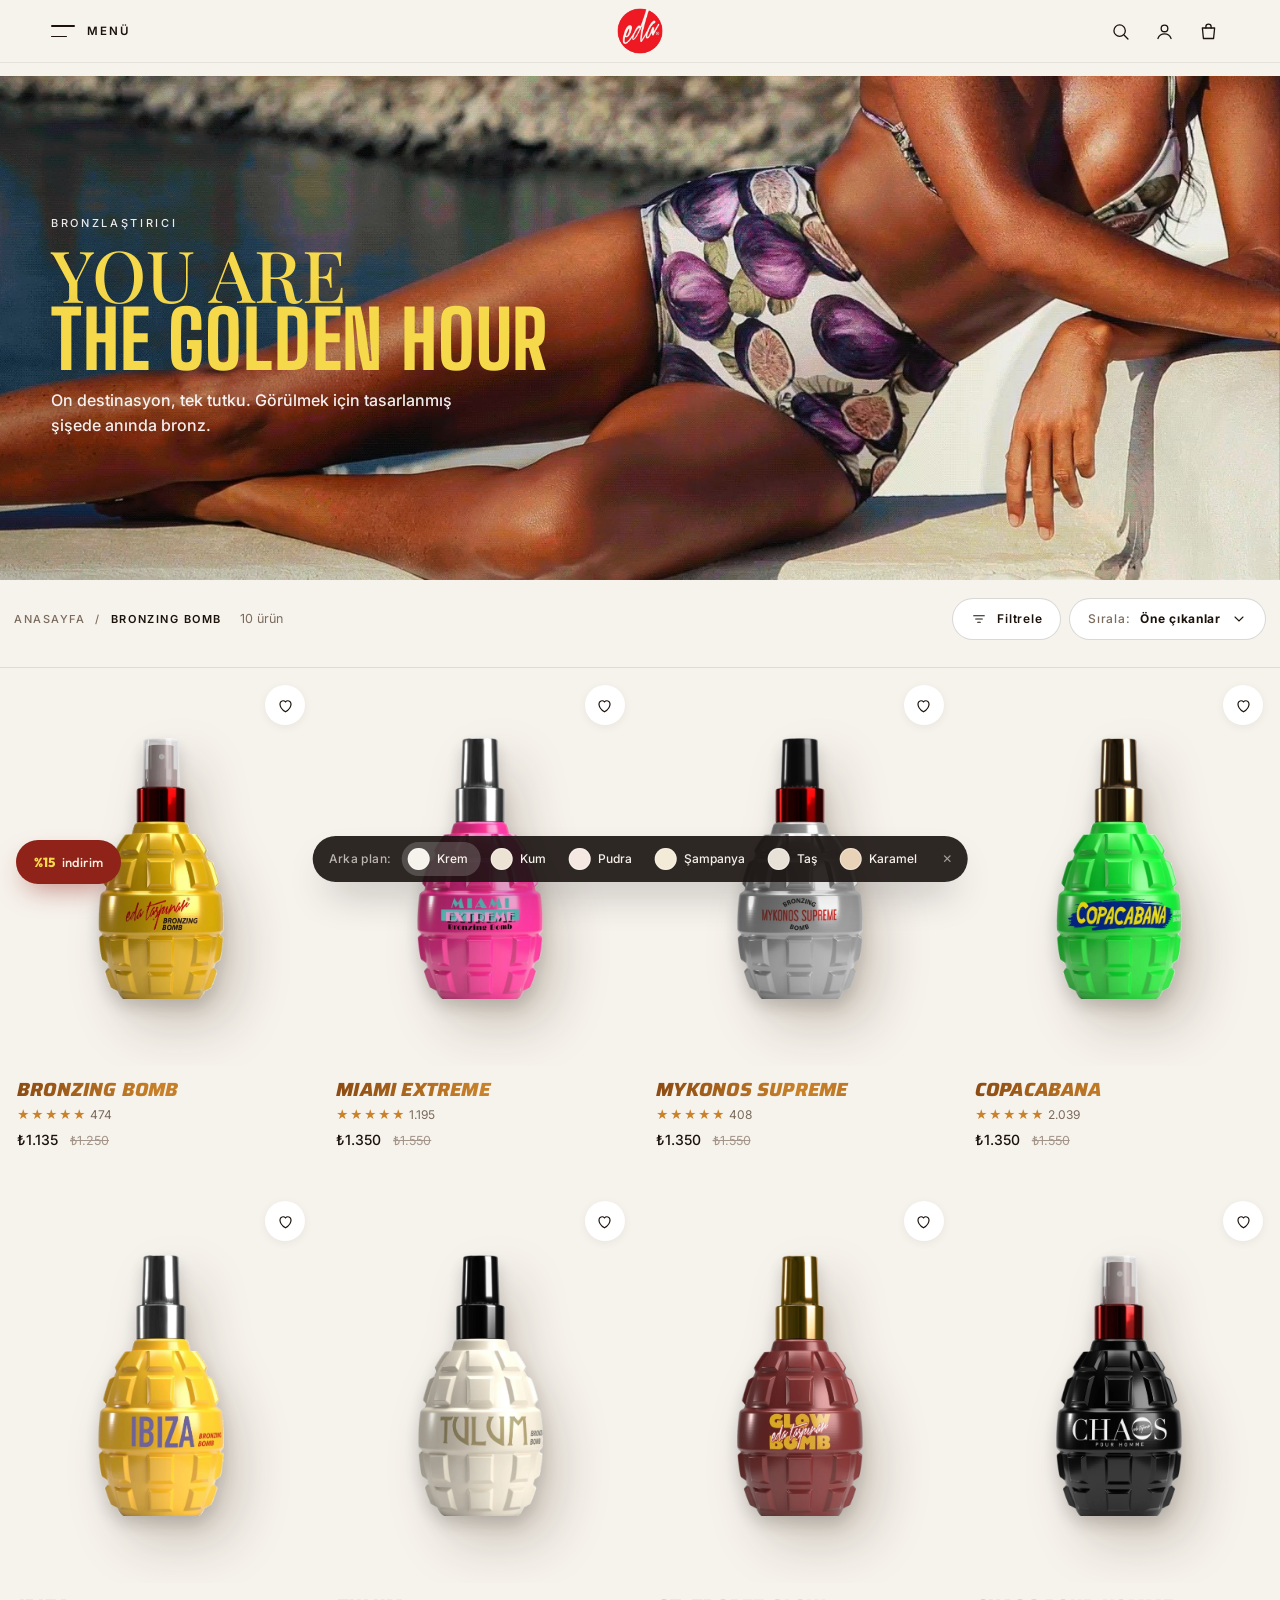
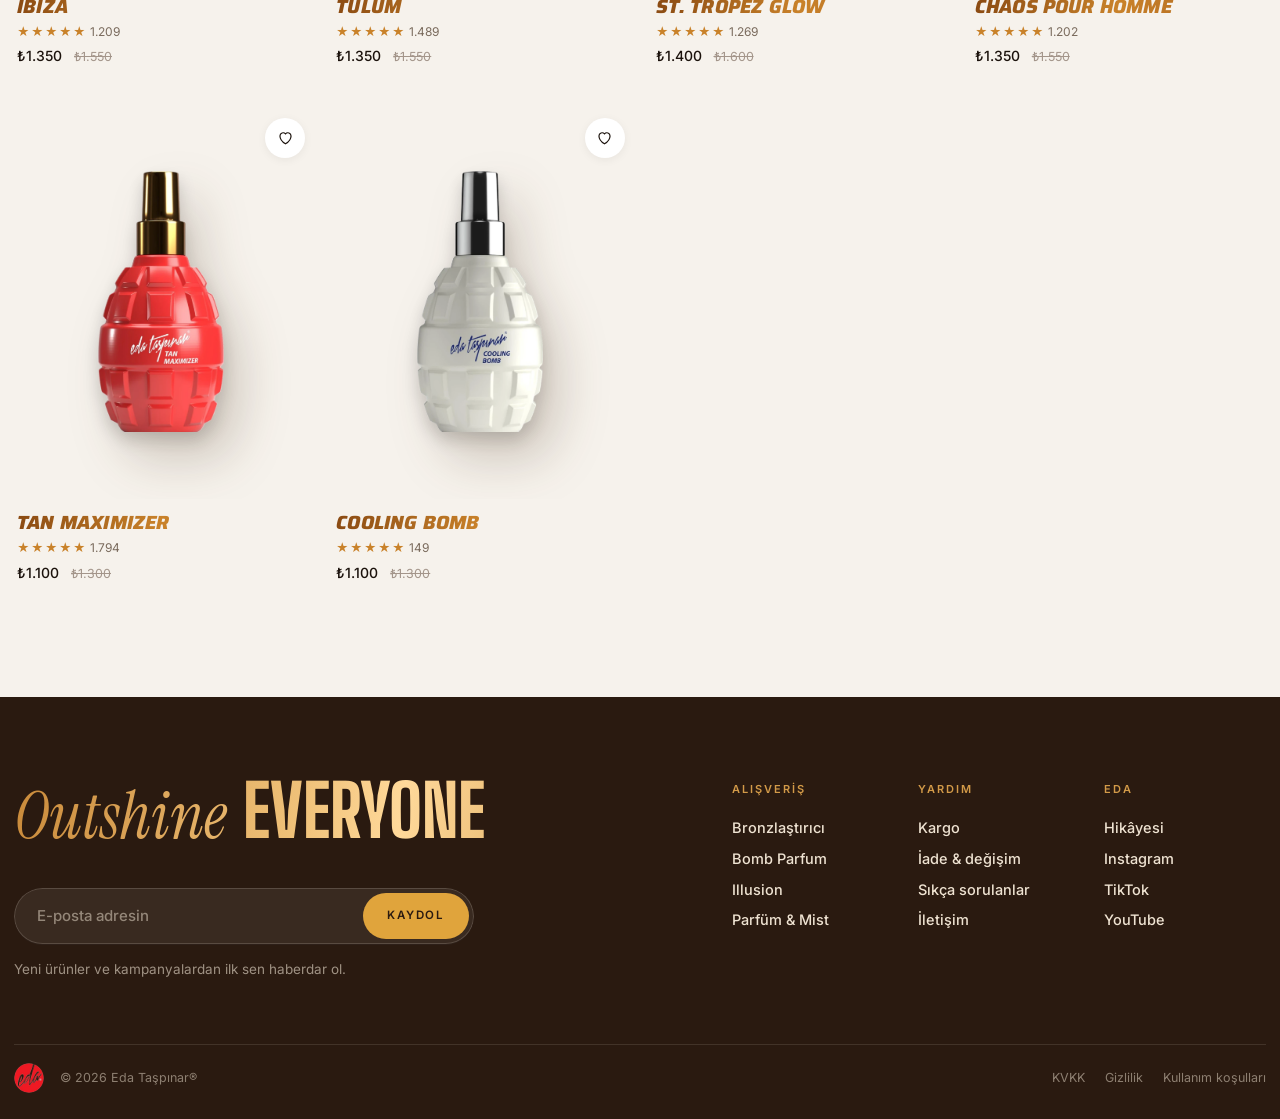
==== site/koleksiyon.html @ ad6927ff "İlk sürüm: Eda Taşpınar e-ticaret prototipi Ana sayfa, koleksiyon, ürün detay (Byredo düzeni), sepet" ====
<!doctype html>
<html lang="tr">
<head>
<meta charset="utf-8">
<meta name="viewport" content="width=device-width, initial-scale=1">
<title>Mağaza — Eda Taşpınar</title>
<meta name="description" content="Eda Taşpınar: bronzlaştırıcı, parfüm ve vücut ışıltısı. Outshine everyone.">
<link rel="preconnect" href="https://fonts.googleapis.com">
<link rel="preconnect" href="https://fonts.gstatic.com" crossorigin>
<link href="https://fonts.googleapis.com/css2?family=Saira+Extra+Condensed:wght@600;700;800&family=Saira:ital,wdth,wght@0,62.5..100,600..800;1,62.5..100,600..800&family=Anton&family=Outfit:wght@400;500;600;700;800&family=Big+Shoulders+Display:wght@800&family=Instrument+Serif:ital@0;1&family=Bodoni+Moda:opsz,wght@6..96,400&family=Playfair+Display:ital,wght@0,500;0,600;1,500&family=Inter:wght@400;500;600&display=swap" rel="stylesheet">
<link rel="stylesheet" href="styles.css?v=105">
<script>(function(){var t=new URLSearchParams(location.search).get("bg");try{t=t||localStorage.getItem("eda-bg");if(new URLSearchParams(location.search).has("palet"))localStorage.removeItem("eda-pal-off")}catch(e){}if(t)document.documentElement.setAttribute("data-bg",t)})();</script>
</head>
<body class="page-inner">

<header class="header" id="header">
  <div class="header__inner">
    <button class="header__burger" id="burger" aria-label="Menüyü aç" aria-expanded="false" aria-controls="mmenu"><i><span></span><span></span></i><b>Menü</b></button>
    <a class="header__logo" href="index.html" aria-label="Eda Taşpınar anasayfa">
      <img src="assets/img/logo-eda.png" alt="">
    </a>
    <div class="header__tools">
      <button aria-label="Ara" class="icon-btn">
        <svg viewBox="0 0 24 24"><circle cx="11" cy="11" r="6.5"/><path d="M16 16l4.5 4.5"/></svg>
      </button>
      <button aria-label="Hesabım" class="icon-btn hide-sm">
        <svg viewBox="0 0 24 24"><circle cx="12" cy="8.5" r="3.8"/><path d="M4.5 20c1.4-3.6 4.2-5.2 7.5-5.2s6.1 1.6 7.5 5.2"/></svg>
      </button>
      <button aria-label="Sepet" class="icon-btn bag-btn" id="bagBtn">
        <svg viewBox="0 0 24 24"><path d="M5 8h14l-1.2 12H6.2z"/><path d="M9 8V6.5a3 3 0 016 0V8"/></svg>
        <span class="bag-count" id="bagCount">0</span>
      </button>
    </div>
  </div>
</header>

<div class="mmenu" id="mmenu" aria-hidden="true"></div>

<main>
  <section class="plp-hero plp-hero--photo" id="plpHero">
    <img class="plp-hero__img" id="plpImg" alt="">
    <div class="plp-hero__copy">
      <p class="chno" id="plpEye"></p>
      <h1 class="glowtype" id="plpTitle"></h1>
      <p class="plp-hero__lede" id="plpLede"></p>
    </div>
  </section>

  <div class="plp-tools" id="plpTools">
    <div class="plp-tools__l">
      <nav class="crumbs" aria-label="Breadcrumb"><a href="index.html">Anasayfa</a><span>/</span><b id="plpCrumb"></b></nav>
      <span class="plp-tools__count" id="plpCount"></span>
    </div>
    <div class="plp-tools__r">
      <button class="tbtn" id="fltBtn" aria-expanded="false"><svg viewBox="0 0 24 24"><path d="M4 7h16M7 12h10M10 17h4"/></svg>Filtrele<i id="fltN"></i></button>
      <div class="dd" id="sortDd">
        <button class="tbtn" id="sortBtn" aria-expanded="false"><span>Sırala:</span> <b id="sortLbl">Öne çıkanlar</b><svg viewBox="0 0 24 24"><path d="M6 9l6 6 6-6"/></svg></button>
        <ul class="dd__menu" role="listbox">
          <li data-v="feat">Öne çıkanlar</li><li data-v="low">Fiyat: artan</li><li data-v="high">Fiyat: azalan</li><li data-v="az">A–Z</li>
        </ul>
      </div>
    </div>
    <div class="flt" id="flt">
      <div class="flt__grp" id="fltType"><p>Tür</p><div class="flt__chips"></div></div>
      <div class="flt__grp" id="fltPrice"><p>Fiyat</p><div class="flt__chips"></div></div>
      <button class="flt__clear" id="fltClear">Temizle</button>
    </div>
  </div>
  <section class="pgrid" id="plpGrid"></section>
  <p class="plp-empty" id="plpEmpty" hidden>Bu filtrelere uygun ürün yok. <button id="fltClear2">Filtreleri temizle</button></p>
</main>

<footer class="ft">
  <div class="ft__in">
    <div class="ft__head">
      <h2 class="ft__t"><em>Outshine</em> everyone</h2>
      <form class="ft__form" onsubmit="event.preventDefault();this.classList.add('is-done')">
        <input type="email" required placeholder="E-posta adresin" aria-label="E-posta">
        <button type="submit">Kaydol</button>
        <span class="ft__thanks">Listedesin. Güneşte görüşürüz.</span>
      </form>
      <p class="ft__text">Yeni ürünler ve kampanyalardan ilk sen haberdar ol.</p>
    </div>
    <nav class="ft__cols">
      <div><h4>Alışveriş</h4><a href="koleksiyon.html?c=bronzing">Bronzlaştırıcı</a><a href="koleksiyon.html?c=parfum">Bomb Parfum</a><a href="koleksiyon.html?c=illusion">Illusion</a><a href="koleksiyon.html?c=fragrance">Parfüm &amp; Mist</a></div>
      <div><h4>Yardım</h4><a href="#">Kargo</a><a href="#">İade &amp; değişim</a><a href="#">Sıkça sorulanlar</a><a href="#">İletişim</a></div>
      <div><h4>Eda</h4><a href="index.html#eda">Hikâyesi</a><a href="#">Instagram</a><a href="#">TikTok</a><a href="#">YouTube</a></div>
    </nav>
  </div>
  <div class="ft__bottom">
    <img src="assets/img/logo-eda.png" alt="Eda Taşpınar">
    <span>© 2026 Eda Taşpınar®</span>
    <span class="ft__legal"><a href="#">KVKK</a><a href="#">Gizlilik</a><a href="#">Kullanım koşulları</a></span>
  </div>
</footer>

<!-- SEPET ÇEKMECESİ -->
<div class="drawer-bg" id="drawerBg"></div>
<aside class="drawer" id="drawer" aria-label="Sepet">
  <div class="drawer__head">
    <h3>Sepetin</h3>
    <button class="icon-btn" id="drawerClose" aria-label="Sepeti kapat"><svg viewBox="0 0 24 24"><path d="M6 6l12 12M18 6L6 18"/></svg></button>
  </div>
  <div class="drawer__ship" id="drawerShip"></div>
  <div class="drawer__items" id="drawerItems"></div>
  <div class="drawer__foot">
    <div class="drawer__total"><span>Ara toplam</span><strong id="drawerTotal">₺0</strong></div>
    <button class="btn btn--dark btn--full">Sepete git ve öde</button>
  </div>
</aside>

<script src="data.js?v=89"></script>
<script src="main.js?v=105"></script>
<script src="shop.js?v=89"></script>
</body>
</html>
---- site/styles.css ----
/* ============ Eda Taşpınar — tokens ============ */
:root{
  --sand:#f3ece2;
  --sand-2:#e9dfd1;
  --cream:#fbf8f3;
  --espresso:#170e09;
  --espresso-2:#24170f;
  --ink:#1b120c;
  --muted:#7a6b5d;
  --signal:#ff3b00;
  --glow:#f3e01b;                     /* "OWN YOUR GLOW" sarısı */
  --gold:#d6a32c;
  --accent:#d6a32c;           /* Bomb Gang seçimine göre değişir */
  --accent-2:#8a5a10;
  --bronze:#6b4a1c;                   /* ara ton: koyu bölümlerdeki sıcak ışık */
  --paper:#efe5d6;                    /* kolaj kağıdı */

  --f-display:"Saira Extra Condensed", "Arial Narrow", sans-serif;
  --f-name:"Saira", "Arial Narrow", sans-serif;
  --f-serif:"Playfair Display", Georgia, serif;
  --f-sans:"Inter", system-ui, sans-serif;

  --pad:clamp(16px, 4vw, 56px);
  --gap:0px;
  --night:#0c0806;                    /* sitenin zemini */                         /* bölümler arası boşluk (Bader'daki çerçeve) */
  --ease:cubic-bezier(.22,.8,.2,1);
  --ease-io:cubic-bezier(.7,0,.2,1);
  --acc-ease:cubic-bezier(.4,0,.2,1);   /* Augustinus Bader akordiyon eğrisi */
  --enter:cubic-bezier(.32,0,.06,.99);
}

*{box-sizing:border-box;margin:0;padding:0}
html{-webkit-text-size-adjust:100%}
body{font-synthesis:none;background:var(--night);color:var(--cream);font:400 15px/1.55 var(--f-sans);-webkit-font-smoothing:antialiased;overflow-x:hidden}
img,video{display:block;max-width:100%}
a{color:inherit;text-decoration:none}
button{font:inherit;color:inherit;background:none;border:0;cursor:pointer}
em{font-family:var(--f-serif);font-style:normal;font-weight:500;letter-spacing:0;text-transform:none}
:focus-visible{outline:2px solid var(--signal);outline-offset:3px}

.eyebrow{font:600 11px/1 var(--f-sans);letter-spacing:.22em;text-transform:uppercase;color:var(--muted);margin-bottom:18px}
.eyebrow--light{color:rgba(255,255,255,.8)}
.h2{font:800 clamp(44px,6.4vw,104px)/.88 var(--f-display);text-transform:uppercase;letter-spacing:-.005em}
.h2 em{font-size:.9em;display:inline-block}
.h2--light{color:var(--cream)}
.link{font-weight:600;font-size:13px;letter-spacing:.06em;border-bottom:1px solid currentColor;padding-bottom:2px}

.btn{display:inline-flex;align-items:center;justify-content:center;gap:10px;height:52px;padding:0 30px;font:600 12px/1 var(--f-sans);letter-spacing:.18em;text-transform:uppercase;border-radius:2px;transition:background .35s var(--ease),color .35s var(--ease),transform .35s var(--ease),border-color .35s}
.btn:active{transform:scale(.97)}
.btn--light{background:var(--cream);color:var(--ink)}
.btn--light:hover{background:var(--signal);color:#fff}
.btn--ghost{border:1px solid rgba(255,255,255,.55);color:#fff}
.btn--ghost:hover{background:rgba(255,255,255,.14);border-color:#fff}
.btn--dark{background:var(--ink);color:var(--cream)}
.btn--dark:hover{background:var(--signal)}
.btn--accent{background:var(--accent);color:var(--ink);transition:background .7s var(--ease),color .7s,transform .35s}
.btn--accent:hover{filter:brightness(1.08)}
.btn--full{width:100%}

.icon-btn{width:40px;height:40px;display:grid;place-items:center;border-radius:50%;transition:background .3s}
.icon-btn:hover{background:rgba(127,127,127,.14)}
.icon-btn svg{width:21px;height:21px;fill:none;stroke:currentColor;stroke-width:1.5;stroke-linecap:round;stroke-linejoin:round}

/* ============ Intro ============ */
.intro{position:fixed;inset:0;z-index:200;background:var(--signal);display:grid;place-items:center;overflow:hidden;
  transition:clip-path 1s var(--ease-io);clip-path:inset(0 0 0 0)}
.intro__rays{position:absolute;inset:-50%;
  background:repeating-conic-gradient(from 0deg, rgba(255,214,140,.55) 0 4deg, transparent 4deg 10deg);
  -webkit-mask:radial-gradient(circle, transparent 0 6%, #000 22%, #000 60%, transparent 72%);
          mask:radial-gradient(circle, transparent 0 6%, #000 22%, #000 60%, transparent 72%);
  transform:scale(.2) rotate(-40deg);opacity:0;animation:raysIn 1.5s var(--ease) .1s forwards}
.intro__logo{position:relative;width:min(150px,32vw);transform:scale(.6);opacity:0;animation:pop .9s var(--ease) .45s forwards;border-radius:50%}
.intro__line{position:absolute;bottom:12vh;left:0;right:0;text-align:center;color:#fff;font:800 clamp(18px,2.2vw,26px)/1 var(--f-display);letter-spacing:.3em;text-transform:uppercase;opacity:0;animation:fade .8s ease .9s forwards}
.intro.is-out{clip-path:inset(0 0 100% 0)}
.intro.is-gone{display:none}
@keyframes raysIn{to{transform:scale(1) rotate(0);opacity:1}}
@keyframes pop{to{transform:scale(1);opacity:1}}
@keyframes fade{to{opacity:1}}

/* ============ Announcement ============ */

/* ============ Header ============ */
.header{position:fixed;top:0;left:0;right:0;z-index:60;color:#fff;transition:top .5s var(--ease),background .5s var(--ease),color .5s var(--ease),box-shadow .5s}
.header__inner{height:76px;padding:0 var(--pad);display:grid;grid-template-columns:1fr auto 1fr;align-items:center;transition:height .5s var(--ease)}
.header__nav{display:flex;gap:30px;font:600 11.5px/1 var(--f-sans);letter-spacing:.16em;text-transform:uppercase}
.header__nav a{position:relative;padding:6px 0}
.header__nav a::after{content:"";position:absolute;left:0;right:0;bottom:0;height:1px;background:currentColor;transform:scaleX(0);transform-origin:right;transition:transform .45s var(--ease)}
.header__nav a:hover::after{transform:scaleX(1);transform-origin:left}
.header__logo{display:flex;align-items:center;justify-self:center}
.header__logo img{width:46px;height:46px;border-radius:50%;transition:width .5s var(--ease),height .5s var(--ease)}
.header__tools{display:flex;gap:4px;justify-self:end}
.header__burger{display:none;width:40px;height:40px;position:relative}
.header__burger span{position:absolute;left:9px;right:9px;height:1.5px;background:currentColor;transition:transform .4s var(--ease)}
.header__burger span:first-child{top:16px}.header__burger span:last-child{top:23px}
.bag-btn{position:relative}
.bag-count{position:absolute;top:4px;right:2px;min-width:17px;height:17px;padding:0 4px;border-radius:9px;background:var(--accent);transition:transform .4s var(--ease),background .8s ease;color:#fff;font:600 10px/17px var(--f-sans);text-align:center;transform:scale(0);transition:transform .4s var(--ease)}
.bag-count.has{transform:scale(1)}
.bag-count.bump{animation:bump .5s var(--ease)}
@keyframes bump{40%{transform:scale(1.5)}}

/* scroll sonrası: sticky, dolu */
.header.is-stuck{top:0;background:rgba(12,8,6,.82);color:var(--cream);box-shadow:0 1px 0 rgba(23,14,9,.08)}
.header.is-stuck .header__inner{height:62px}
.header.is-stuck .header__logo img{width:36px;height:36px}
.header.is-hidden{transform:translateY(-100%)}
.header{transition:top .5s var(--ease),background .5s var(--ease),color .5s var(--ease),box-shadow .5s,transform .5s var(--ease)}

/* ============ Menü (hamburger) — orijinal sitenin 8 kategorisi ============ */
.header .header__burger{display:flex;align-items:center;gap:12px;justify-self:start;width:auto;height:40px;padding:0 6px 0 0;color:inherit;font:600 11.5px/1 var(--f-sans);letter-spacing:.16em;text-transform:uppercase}
.header__burger i,.mm__x i{position:relative;display:block;width:24px;height:12px}
.header .header__burger span,.mm__x span{position:absolute;left:0;right:0;height:1.5px;border-radius:2px;background:currentColor;transition:transform .5s var(--ease),right .5s var(--ease),top .5s var(--ease)}
.header .header__burger span:first-child{top:0}
.header .header__burger span:last-child{top:10.5px;right:8px}
.header .header__burger:hover span:last-child{right:0}
.header .header__burger:hover span:first-child{right:8px}
.header__burger b{font-weight:600;position:relative;top:1px}

.mmenu{position:fixed;inset:0;z-index:95;visibility:hidden;pointer-events:none;color:var(--ink);transition:visibility 0s .8s}
.menu-open .mmenu{visibility:visible;pointer-events:auto;transition:none}
.mm__bg{position:absolute;inset:0;background:rgba(23,14,9,.34);-webkit-backdrop-filter:blur(6px);backdrop-filter:blur(6px);opacity:0;transition:opacity .6s var(--ease)}
.mm__panel{position:absolute;top:0;left:0;bottom:0;width:min(1220px,100%);display:grid;grid-template-rows:auto 1fr auto;background:#fbf8f3;
  transform:translateX(-101%);transition:transform .8s var(--enter);box-shadow:40px 0 90px -40px rgba(23,14,9,.4);overflow:hidden}
.menu-open .mm__bg{opacity:1}
.menu-open .mm__panel{transform:none}
.menu-open .pop-tease{opacity:0;pointer-events:none}

.mm__top{height:76px;padding:0 var(--pad);display:flex;align-items:center;justify-content:space-between;gap:20px}
.mm__x{display:flex;align-items:center;gap:12px;height:40px;font:600 11.5px/1 var(--f-sans);letter-spacing:.16em;text-transform:uppercase}
.mm__x span:first-child{top:5px;transform:rotate(45deg)}
.mm__x span:last-child{top:5px;transform:rotate(-45deg)}
.mm__x:hover i{transform:rotate(90deg)}
.mm__x i{transition:transform .5s var(--ease)}
.mm__srch{display:flex;align-items:center;gap:10px;height:44px;padding:0 22px 0 16px;border-radius:999px;background:#f1ebe2;color:#7a6b5d;font:400 14px/1 var(--f-sans);transition:background .3s}
.mm__srch:hover{background:#ebe2d6;color:var(--ink)}
.mm__sm{display:none}
.mm__srch span{white-space:nowrap;overflow:hidden;text-overflow:ellipsis}
.mm__srch svg{flex:none;width:18px;height:18px;fill:none;stroke:currentColor;stroke-width:1.6;stroke-linecap:round}

.mm__body{display:grid;grid-template-columns:minmax(240px,300px) minmax(220px,260px) minmax(0,1fr);gap:clamp(28px,3.4vw,56px);padding:clamp(16px,3vh,40px) var(--pad) 28px calc(var(--pad) + 36px);min-height:0}
.mm__cats{list-style:none;margin:0;padding:0;align-self:start}
.mm__cats li{opacity:0;transform:translateX(-18px);transition:opacity .4s var(--ease),transform .5s var(--ease)}
.menu-open .mm__cats li{opacity:1;transform:none;transition-delay:calc(.22s + var(--i) * 45ms)}
.mm__cat{position:relative;display:flex;align-items:center;justify-content:space-between;padding:clamp(3px,.7vh,7px) 0;
  font:800 clamp(30px,2.9vw,44px)/1.04 "Big Shoulders Display",Impact,sans-serif;text-transform:uppercase;letter-spacing:.005em;color:var(--ink);--mmc:rgba(27,18,12,.28)}
/* üstüne gelince "Find your glow" bronz-altın rengi soldan dolar, üstünden ışık geçer */
.mm__cat span{position:relative;display:block;padding:.1em .06em .12em 0;margin:-.1em -.06em -.12em 0;color:transparent;
  background:linear-gradient(100deg,#8a4a12 0%,#c9822a 22%,#e0a43c 35%,#a8601a 46%,transparent 54%) 100% 0/200% 100% no-repeat,linear-gradient(var(--mmc),var(--mmc));-webkit-background-clip:text;background-clip:text;
  transition:background-position .9s var(--ease),transform .5s var(--ease),letter-spacing .6s var(--ease)}
.mm__cat span::after{content:attr(data-t);position:absolute;inset:0;padding:inherit;color:transparent;pointer-events:none;opacity:0;transition:opacity .3s;
  background:linear-gradient(100deg,transparent 42%,rgba(255,247,222,.95) 50%,transparent 58%) 100% 0/320% 100% no-repeat;-webkit-background-clip:text;background-clip:text}
@keyframes mmGlint{0%{background-position:100% 0}50%,100%{background-position:0 0}}
@keyframes mmSpin{to{rotate:360deg}}
.mm__cat::before{content:"";position:absolute;left:-30px;top:50%;width:16px;height:16px;margin-top:-8px;border-radius:50%;
  background:radial-gradient(circle,#e0a43c 0 30%,transparent 32%),repeating-conic-gradient(#c9822a 0 12deg,transparent 12deg 30deg);
  -webkit-mask:radial-gradient(circle,#000 40%,transparent 72%);mask:radial-gradient(circle,#000 40%,transparent 72%);transform:scale(0) rotate(-90deg);transition:transform .5s var(--ease)}
.mm__cat.is-hot{color:#b3261e;--mmc:rgba(179,38,30,.42)}
@media (min-width:901px){
  .mm__cat.is-on::before{transform:none;animation:mmSpin 10s linear infinite}
  .mm__cat.is-on span{background-position:0 0,0 0;transform:translateX(6px);letter-spacing:.022em}
  .mm__cat.is-on span::after{opacity:1;animation:mmGlint 3s var(--ease) .6s infinite}
}
@media (prefers-reduced-motion:reduce){.mm__cat span::after,.mm__cat::before{animation:none!important}}
.mm__plus{display:none;width:20px;height:20px;fill:none;stroke:currentColor;stroke-width:1.5;transition:transform .4s var(--ease)}
.mm__in{display:none}

.mm__subs{display:flex;flex-direction:column;align-self:start;padding-top:10px}
.mm__subs > a,.mm__in a:not(.mm__pk){display:flex;align-items:center;gap:8px;padding:9px 0;font:500 17px/1.25 "Outfit",var(--f-sans);color:#3a2a1e;transition:color .25s,transform .35s var(--ease)}
.mm__subs > a:hover{color:#a8601a;transform:translateX(4px)}
.mm__subs > a{animation:mmIn .5s var(--ease) both;animation-delay:calc(var(--i) * 30ms)}
.mm__all{font-weight:600!important;color:#a8601a!important;margin-bottom:6px}
.mm__all svg,.mm__go svg{width:16px;height:16px;fill:none;stroke:currentColor;stroke-width:1.6;stroke-linecap:round;stroke-linejoin:round;transition:transform .3s var(--ease)}
.mm__all:hover svg{transform:translateX(4px)}
@keyframes mmIn{from{opacity:0;transform:translateY(10px)}}
.mm__h{margin:30px 0 12px;font:600 11px/1 var(--f-sans);letter-spacing:.18em;text-transform:uppercase;color:#9a8b7d;animation:mmIn .5s var(--ease) both;animation-delay:.12s}
.mm__pks{display:flex;flex-direction:column;gap:8px}
.mm__pk{display:flex;align-items:center;gap:14px;padding:6px 14px 6px 6px;border-radius:14px;background:#f3ede4;transition:background .3s,transform .35s var(--ease);animation:mmIn .5s var(--ease) both;animation-delay:calc(.14s + var(--i) * 40ms)}
.mm__pk:hover{background:#efe5d6;transform:translateX(4px)}
.mm__pk img{width:52px;height:52px;object-fit:contain;border-radius:10px;background:radial-gradient(circle at 50% 60%,color-mix(in oklab,var(--c) 22%,#fff),#fff 70%)}
.mm__pk span{display:flex;flex-direction:column;gap:5px;min-width:0}
.mm__pk b{font:600 15px/1.1 "Outfit",var(--f-sans);color:var(--ink)}
.mm__pk i{font:500 13.5px/1 "Outfit",var(--f-sans);font-style:normal;color:#3a2a1e;display:flex;gap:8px}
.mm__pk del{color:#a3958a;font-weight:400}

.mm__vis{position:relative;display:block;align-self:stretch;min-height:0;max-height:calc(100vh - 210px);border-radius:16px;overflow:hidden;background:#e9dfd1;isolation:isolate}
.mm__vis img{position:absolute;inset:0;width:100%;height:100%;object-fit:cover;opacity:0;transform:scale(1.06);transition:opacity .7s var(--ease),transform 1.4s var(--ease)}
.mm__vis img.is-on{opacity:1;transform:none}
.mm__vis:hover img.is-on{transform:scale(1.03)}
.mm__vis::after{content:"";position:absolute;inset:0;background:linear-gradient(to top,rgba(23,14,9,.62),rgba(23,14,9,.08) 46%,transparent 70%);z-index:1}
.mm__cap{position:absolute;left:0;right:0;bottom:0;z-index:2;display:flex;flex-direction:column;align-items:flex-start;gap:20px;padding:clamp(20px,2.4vw,32px);color:#fff}
.mm__motto{font:800 clamp(34px,3.3vw,52px)/.9 "Big Shoulders Display",Impact,sans-serif;text-transform:uppercase}
.mm__motto em{display:block;font:italic 400 .92em/1 "Instrument Serif",Georgia,serif;text-transform:none;letter-spacing:0;margin-bottom:2px}
.mm__vis.swap .mm__motto{animation:mmIn .6s var(--ease) both}
.mm__go{flex:none;display:flex;align-items:center;gap:8px;height:44px;padding:0 20px;border-radius:999px;background:#fbf8f3;color:var(--ink);font:600 12px/1 var(--f-sans);letter-spacing:.14em;text-transform:uppercase;transition:background .3s}
.mm__vis:hover .mm__go{background:#fff}
.mm__vis:hover .mm__go svg{transform:translateX(4px)}

.mm__foot{display:flex;justify-content:space-between;align-items:center;gap:20px;padding:18px var(--pad) 22px calc(var(--pad) + 36px);border-top:1px solid rgba(27,18,12,.08)}
.mm__foot nav{display:flex;flex-wrap:wrap;gap:6px 26px}
.mm__foot a{font:500 13px/1 var(--f-sans);color:#7a6b5d;transition:color .25s}
.mm__foot a:hover{color:var(--ink)}

@media (max-width:1100px){.mm__body{grid-template-columns:minmax(240px,300px) 1fr}.mm__vis{display:none}.mm__subs{max-width:380px}}
@media (max-width:900px){
  .mm__panel{width:100%}
  .mm__top{height:64px;padding:0 16px}
  .mm__srch{flex:1;min-width:0;justify-content:flex-start;font-size:13.5px;height:42px}
  .mm__lg{display:none}.mm__sm{display:inline}
  .mm__body{display:block;overflow-y:auto;padding:4px 16px 24px;-webkit-overflow-scrolling:touch}
  .mm__subs{display:none}
  .mm__cats li{border-bottom:1px solid rgba(27,18,12,.08)}
  .mm__cat{padding:14px 0;font-size:30px;--mmc:var(--ink)}
  .mm__cat.is-hot{--mmc:#b3261e}
  .mm__cats li.is-open > .mm__cat span{background-position:0 0,0 0}
  .mm__cats li.is-open > .mm__cat span::after{opacity:1;animation:mmGlint 3s var(--ease) .6s infinite}
  .mm__cat::before{display:none}
  .mm__cat.is-on span{transform:none}
  .mm__plus{display:block}
  .mm__cats li.is-open .mm__plus{transform:rotate(45deg)}
  .mm__in{display:grid;grid-template-rows:0fr;transition:grid-template-rows .5s var(--acc-ease)}
  .mm__in > div{overflow:hidden;min-height:0}
  .mm__cats li.is-open .mm__in{grid-template-rows:1fr}
  .mm__in > div{padding:0 0 0 2px}
  .mm__cats li.is-open .mm__in > div{padding-bottom:18px}
  .mm__in a:not(.mm__pk){padding:9px 0;font-size:16px}
  .mm__in .mm__h{margin-top:16px;animation:none}
  .mm__in .mm__pk{animation:none}
  .mm__foot{flex-direction:column;align-items:flex-start;padding:16px 16px 22px}
  .mm__foot nav{gap:6px 20px}
}
@media (max-width:760px){.header__burger b{display:none}}

/* ============ Hero ============ */
.hero{position:relative;height:100svh;min-height:600px;overflow:hidden;background:var(--espresso);color:#fff}
.hero__video{position:absolute;inset:0;width:100%;height:100%;object-fit:cover;transform:scale(1.06);animation:heroIn 2.4s var(--ease) forwards}
@keyframes heroIn{to{transform:scale(1)}}
.hero__shade::after{content:"";position:absolute;inset:0;background:#b8742e;mix-blend-mode:soft-light;opacity:.45}
.hero__shade{position:absolute;inset:0;background:linear-gradient(180deg,rgba(0,0,0,.38) 0%,rgba(0,0,0,0) 22%,rgba(0,0,0,0) 38%,rgba(23,14,9,.88) 100%),linear-gradient(90deg,rgba(23,14,9,.55),rgba(23,14,9,0) 55%)}
.hero__content{position:absolute;left:var(--pad);right:var(--pad);bottom:clamp(40px,8vh,90px)}
.hero__title{display:flex;flex-direction:column;line-height:.82;margin-bottom:34px}
.hero__word{font:800 clamp(72px,10.5vw,176px)/.8 var(--f-display);text-transform:uppercase;letter-spacing:-.01em}
.hero__serif{font-size:clamp(52px,6.6vw,112px);line-height:.9;margin-left:clamp(30px,8vw,150px);color:#ffd9a3}
.hero__ctas{display:flex;gap:12px;flex-wrap:wrap}
.hero__pause{position:absolute;right:var(--pad);bottom:clamp(40px,8vh,90px);width:44px;height:44px;border-radius:50%;border:1px solid rgba(255,255,255,.5);display:grid;place-items:center;color:#fff}
.hero__pause svg{width:16px;height:16px;stroke:currentColor;stroke-width:2;fill:none}
.hero__pause.is-paused svg path{d:path("M8 5l11 7-11 7z")}

/* hero giriş animasyonu (intro sonrası) */
.reveal-up{opacity:0;transform:translateY(40px)}
.is-ready .reveal-up{opacity:1;transform:none;transition:opacity 1.1s var(--ease),transform 1.1s var(--ease)}
.is-ready .reveal-up:nth-child(2){transition-delay:.12s}
.is-ready .reveal-up:nth-child(3){transition-delay:.24s}

/* ============ Bölüm sistemi: her kategori bir motto taşır ============ */
.chno{font:600 11px/1 var(--f-sans);letter-spacing:.24em;text-transform:uppercase;opacity:.75;margin-bottom:12px}

/* akordiyon kartında bölümün mottosu */
.acc__motto{position:absolute;z-index:2;left:0;right:0;top:calc(50% + 26px);text-align:center;pointer-events:none;color:#fff;font:italic clamp(18px,1.6vw,24px)/1.1 var(--f-serif);
  opacity:0;transform:translateY(8px);transition:opacity .7s var(--acc-ease),transform .7s var(--acc-ease);text-shadow:0 1px 16px rgba(0,0,0,.3)}
.acc__card.is-active .acc__motto{opacity:1;transform:none;transition-delay:.25s}

/* ============ "OWN YOUR GLOW" başlık stili ============ */
.glowtype{display:flex;flex-direction:column;align-items:inherit;color:var(--glow);line-height:.86;text-transform:uppercase}
.glowtype span{font:500 clamp(44px,5.4vw,92px)/.95 var(--f-serif);letter-spacing:-.01em}
.glowtype b{font:800 clamp(52px,6.6vw,112px)/.9 var(--f-display);letter-spacing:.005em}
.glowtype--sm span{font-size:clamp(30px,2.8vw,46px)}
.glowtype--sm b{font-size:clamp(34px,3.3vw,56px)}

/* ============ Discover bölümleri ============ */
.dsc{position:relative;margin:var(--gap) var(--gap) 0;overflow:hidden;background:var(--espresso);color:var(--cream)}
.dsc__img{width:100%;height:100%;object-fit:cover;display:block}
.dsc__link,.dsc__cta{display:inline-flex;align-items:center;gap:14px;font:600 12px/1 var(--f-sans);letter-spacing:.16em;text-transform:uppercase}
.dsc__link span,.dsc__cta span{transition:transform .3s var(--ease)}
.dsc__link:hover span,.dsc__cta:hover span{transform:translateX(5px)}

/* 1 · tam ekran, sol alt (Sol de Janeiro) */
.dsc--full{aspect-ratio:12/5;min-height:460px;max-height:90vh}
.dsc--full .dsc__img{position:absolute;inset:0;object-position:62% 50%}
.dsc--full::after{content:"";position:absolute;inset:0;background:linear-gradient(180deg,rgba(23,14,9,0) 40%,rgba(23,14,9,.7) 100%),linear-gradient(90deg,rgba(23,14,9,.35),rgba(23,14,9,0) 50%)}
.dsc--full .dsc__copy{position:absolute;z-index:1;left:clamp(20px,3vw,48px);bottom:clamp(24px,4vw,52px);align-items:flex-start;display:flex;flex-direction:column}
.dsc__sub{margin-top:14px;font-size:16px;color:rgba(251,248,243,.9)}
.dsc--full .dsc__link{margin-top:22px;color:var(--glow);border-bottom:1px solid var(--glow);padding-bottom:5px}

/* 2 · görseller + ürün (Isle of Paradise) */
.dsc--product{display:grid;grid-template-columns:1.1fr 1fr;min-height:clamp(560px,86vh,820px);background:var(--night);color:var(--cream)}
.dsc__pair{display:grid;grid-template-columns:1fr 1fr;margin:0}
.dsc__pair div{position:relative;overflow:hidden}
.dsc__pair img{position:absolute;inset:0;width:100%;height:100%;object-fit:cover}
.dsc__pair span{position:absolute;top:24px;left:0;right:0;text-align:center;color:#fff;font:800 22px/1 var(--f-display);letter-spacing:.08em;text-transform:uppercase;text-shadow:0 1px 14px rgba(0,0,0,.3)}
.dsc__shop{position:relative;display:flex;flex-direction:column;align-items:center;justify-content:center;text-align:center;padding:48px 24px;background:radial-gradient(60% 50% at 50% 55%,rgba(243,224,27,.10),transparent 70%),var(--night);color:var(--cream)}
.dsc__bottle{height:clamp(240px,34vh,340px);width:auto;margin:30px 0 22px;filter:drop-shadow(16px 24px 24px rgba(0,0,0,.45));transition:opacity .3s ease}
.dsc__name{font:800 30px/1 var(--f-display);text-transform:uppercase;letter-spacing:.03em}
.dsc__meta{margin-top:8px;color:rgba(251,248,243,.65);font-size:13.5px}
.dsc__btn{margin-top:24px;height:50px;padding:0 34px;display:inline-flex;align-items:center;border-radius:999px;background:var(--glow);color:var(--ink);font:600 12px/1 var(--f-sans);letter-spacing:.16em;text-transform:uppercase;transition:transform .3s var(--ease)}
.dsc__btn:hover{transform:translateY(-2px)}
.dsc__dots{display:flex;gap:12px;margin-top:30px}
.dsc__dots button{width:9px;height:9px;border-radius:50%;background:rgba(251,248,243,.3);transition:background .3s,transform .3s}
.dsc__dots button[aria-selected="true"]{background:var(--glow);transform:scale(1.2)}

/* 3 · yarı görsel, yarı metin */
.dsc--split{display:grid;grid-template-columns:1fr 1fr;min-height:clamp(520px,76vh,720px)}
.dsc__text{display:flex;flex-direction:column;align-items:center;justify-content:center;text-align:center;padding:clamp(40px,6vw,96px)}
.dsc__text p{margin-top:24px;max-width:440px;font-size:16px;color:rgba(251,248,243,.78)}
.dsc__cta{margin-top:32px;height:54px;padding:0 26px;gap:40px;background:var(--glow);color:var(--ink);border-radius:2px}

/* ============ Footer ============ */
.footer{margin:0;background:var(--night);border-top:1px solid rgba(251,248,243,.08);color:var(--sand);padding:clamp(70px,8vw,120px) var(--pad) 30px;overflow:hidden}
.footer__top{display:grid;grid-template-columns:1.2fr 1fr;gap:60px}
.footer__big{font:800 clamp(48px,6vw,96px)/.9 var(--f-display);text-transform:uppercase}
.footer__big em{color:var(--signal)}
.footer__form{position:relative;display:flex;max-width:440px;margin-top:36px;border-bottom:1px solid rgba(243,236,226,.35)}
.footer__form input{flex:1;background:none;border:0;color:var(--cream);font:400 16px var(--f-sans);padding:14px 0;outline:none}
.footer__form input::placeholder{color:rgba(243,236,226,.45)}
.footer__form button{font-size:22px;padding:0 6px;transition:transform .3s}
.footer__form button:hover{transform:translateX(4px)}
.footer__thanks{position:absolute;top:100%;margin-top:10px;font:500 16px var(--f-serif);color:var(--glow);opacity:0;transition:opacity .4s}
.footer__form.is-done .footer__thanks{opacity:1}
.footer__cols{display:grid;grid-template-columns:repeat(3,1fr);gap:24px}
.footer__cols h4{font:600 11px/1 var(--f-sans);letter-spacing:.2em;text-transform:uppercase;color:rgba(243,236,226,.5);margin-bottom:18px}
.footer__cols a{display:block;padding:5px 0;font-size:14px;transition:color .3s}
.footer__cols a:hover{color:var(--signal)}
.footer__mark{font:800 clamp(40px,11.2vw,210px)/.8 var(--f-display);text-transform:uppercase;white-space:nowrap;margin:clamp(60px,8vw,110px) 0 30px;color:transparent;-webkit-text-stroke:1px rgba(243,236,226,.28);letter-spacing:-.01em}
.footer__bottom{display:flex;justify-content:space-between;font-size:12px;color:rgba(243,236,226,.5);gap:20px;flex-wrap:wrap}

/* ============ Sinematik katman: gren, bölüm geçişleri, açılan görseller ============ */
/* bölümler birbirine kenardan değil, gölgeyle erir */
.gang,.dsc,.meet{isolation:isolate}
.gang::after,.dsc--full::before{content:"";position:absolute;inset:0;z-index:4;pointer-events:none;
  box-shadow:inset 0 70px 80px -40px var(--night),inset 0 -70px 80px -40px var(--night)}
/* ekrana girerken görsel ortadan açılır */
.reveal{clip-path:inset(14% 10% 14% 10% round 28px);transform:scale(1.08);transition:clip-path 1.4s var(--enter),transform 1.8s var(--enter)}
.reveal.is-in{clip-path:inset(0 0 0 0 round 0);transform:none}
.meet__idx,.chno{font:500 11px/1 var(--f-sans);letter-spacing:.24em;text-transform:uppercase}
.dsc__shop .meet__idx{color:rgba(251,248,243,.5);margin-bottom:20px}

/* ============ Meet Eda ============ */
.meet{position:relative;display:grid;grid-template-columns:1fr 1fr;min-height:clamp(600px,92vh,880px);background:var(--night);overflow:hidden}
.meet__img{position:relative;overflow:hidden}
.meet__img img{position:absolute;inset:0;width:100%;height:100%;object-fit:cover;object-position:50% 20%;filter:saturate(.9) contrast(1.05)}
.meet__img::after{content:"";position:absolute;inset:0;background:linear-gradient(90deg,transparent 60%,var(--night))}
.meet__copy{display:flex;flex-direction:column;align-items:flex-start;justify-content:center;padding:clamp(48px,7vw,120px)}
.meet__copy .meet__idx{color:rgba(251,248,243,.5);margin-bottom:26px}
.meet__lede{margin-top:28px;max-width:430px;font-size:16.5px;line-height:1.65;color:rgba(251,248,243,.72)}
.meet__sign{width:84px;height:84px;margin-top:34px;border-radius:50%;opacity:.95}
.meet__link{margin-top:30px;display:inline-flex;gap:16px;align-items:center;color:var(--glow);font:600 12px/1 var(--f-sans);letter-spacing:.18em;text-transform:uppercase;border-bottom:1px solid var(--glow);padding-bottom:6px}
.meet__link span{transition:transform .3s var(--ease)}.meet__link:hover span{transform:translateX(5px)}
@media (prefers-reduced-motion:reduce){.reveal{clip-path:none;transform:none}}

/* ============ Drawer ============ */
.drawer-bg{position:fixed;inset:0;z-index:90;background:rgba(23,14,9,.4);opacity:0;visibility:hidden;transition:all .5s var(--ease)}
.drawer{position:fixed;top:0;right:0;bottom:0;z-index:91;width:min(440px,100%);background:var(--cream);display:flex;flex-direction:column;transform:translateX(100%);transition:transform .7s var(--ease-io)}
.bag-open .drawer{transform:none}
.bag-open .drawer-bg{opacity:1;visibility:visible}
.drawer__head{display:flex;justify-content:space-between;align-items:center;padding:20px 24px;border-bottom:1px solid rgba(23,14,9,.1)}
.drawer__head h3{font:800 26px/1 var(--f-display);text-transform:uppercase;letter-spacing:.03em}
.drawer__ship{padding:16px 24px;font-size:12.5px;color:var(--muted)}
.drawer__ship i{display:block;height:3px;background:var(--sand-2);border-radius:3px;margin-top:10px;overflow:hidden}
.drawer__ship i b{display:block;height:100%;background:var(--signal);transition:width .8s var(--ease)}
.drawer__items{flex:1;overflow-y:auto;padding:0 24px}
.ditem{display:grid;grid-template-columns:72px 1fr auto;gap:16px;align-items:center;padding:16px 0;border-bottom:1px solid rgba(23,14,9,.08);animation:fadeIn .5s var(--ease)}
@keyframes fadeIn{from{opacity:0;transform:translateX(20px)}}
.ditem__img{height:88px;border-radius:3px;display:grid;place-items:center}
.ditem__img img{height:76px}
.ditem b{font:800 18px/1 var(--f-display);text-transform:uppercase;letter-spacing:.03em}
.ditem small{display:block;color:var(--muted);font-size:12px;margin-top:4px}
.ditem__qty{display:flex;align-items:center;gap:10px;margin-top:10px;font-size:13px}
.ditem__qty button{width:24px;height:24px;border-radius:50%;border:1px solid rgba(23,14,9,.2);line-height:1}
.drawer__empty{padding:60px 0;text-align:center;color:var(--muted);font:italic 22px var(--f-serif)}
.drawer__foot{padding:20px 24px 24px;border-top:1px solid rgba(23,14,9,.1)}
.drawer__total{display:flex;justify-content:space-between;margin-bottom:16px;font-size:14px}

/* key visual dili: ürün rengi ışınlar + şişenin arkasında dev beyaz isim */
@property --r1{syntax:'<color>';inherits:true;initial-value:#ff3a12}
@property --r2{syntax:'<color>';inherits:true;initial-value:#d9a35a}
.gang.is-swap .gang__track{position:relative;z-index:1}
.gang__head,.gang__info{text-shadow:0 1px 18px rgba(0,0,0,.18)}
.gang__info .gang__add{background:var(--g-fg,#fff);color:var(--r2);border-color:var(--g-fg,#fff);text-shadow:none}
.gang__info .gang__add:hover{background:transparent;color:var(--g-fg,#fff)}
.gang__arrow{color:var(--g-fg,#fff)}

/* ============ Collections accordion (Augustinus Bader yapısı) ============ */
.acc{position:relative;z-index:5;height:90vh;max-height:855px;min-height:560px;padding:var(--gap);background:var(--night);view-timeline-name:--acc;view-timeline-axis:block}
.acc__row{display:flex;gap:2px;height:100%;--open:min(815px,calc(56.6vw - 18px))}
.acc__card{position:relative;flex:1 1 0;min-width:0;max-width:var(--open);overflow:hidden;cursor:pointer;background:#1e1e1e;
  transition:flex-grow .7s var(--acc-ease),max-width .7s var(--acc-ease)}
/* kaydırmaya bağlı giriş: kartlar %30 aşağıdan merdiven gibi sırayla çıkar; bölüm hero'nun üstüne 15vh biner */
@keyframes acc-rise{to{margin-top:-15vh}}
@keyframes acc-card-in{from{translate:0 30%}to{translate:0 0}}
@keyframes acc-card-in-m{from{translate:-25% 0}to{translate:0 0}}
@supports (animation-timeline:view()){
  @media (prefers-reduced-motion:no-preference){
    .acc{animation:acc-rise linear both;animation-timeline:view();animation-range:cover 20vh contain 0%}
    .acc__card{animation:acc-card-in 1s var(--enter) both;animation-timeline:--acc}
    .acc__card:nth-child(1){animation-range:entry 20% entry 100%}
    .acc__card:nth-child(2){animation-range:entry 30% entry 110%}
    .acc__card:nth-child(3){animation-range:entry 40% entry 120%}
    .acc__card:nth-child(4){animation-range:entry 50% entry 130%}
  }
}
.acc__card.is-active{flex-grow:5}
.acc__img{position:absolute;inset:0;width:100%;height:100%;object-fit:cover;object-position:50% 50%;
  filter:grayscale(1);transition:filter .7s var(--acc-ease)}
.acc__card.is-active .acc__img{filter:grayscale(0)}
.acc__card::after{content:"";position:absolute;inset:0;background:linear-gradient(180deg,rgba(0,0,0,.06),rgba(0,0,0,0) 45%,rgba(0,0,0,.22));pointer-events:none}
.acc__label{position:absolute;inset:0;z-index:2;display:flex;align-items:center;justify-content:center;padding:24px;pointer-events:none;
  color:#fff;font:800 clamp(22px,1.9vw,30px)/1.1 var(--f-display);letter-spacing:.06em;text-transform:uppercase;text-align:center;text-shadow:0 1px 18px rgba(0,0,0,.18)}
.acc__tray{position:absolute;z-index:3;left:16px;right:16px;bottom:16px;display:flex;flex-direction:column;align-items:flex-end}
.acc__all{opacity:0;max-height:0;overflow:hidden;margin-bottom:0;padding:0 14px;display:flex;align-items:center;border-radius:2px;
  background:rgba(255,255,255,.1);-webkit-backdrop-filter:blur(10px);backdrop-filter:blur(10px);color:#fff;
  font:500 10.5px/1 var(--f-sans);letter-spacing:.16em;text-transform:uppercase;white-space:nowrap;
  transition:opacity .7s var(--acc-ease),max-height .7s var(--acc-ease),margin .7s var(--acc-ease),background .3s}
.acc__card.is-active .acc__all{opacity:1;max-height:34px;height:34px;margin-bottom:10px;transition-delay:.35s}
.acc__all:hover{background:rgba(255,255,255,.28)}
.acc__products{display:flex;gap:4px;align-self:stretch;overflow:hidden}
.acc__p{position:relative;flex:0 0 154px;display:flex;flex-direction:column;align-items:center;gap:8px;padding:12px 0 14px;text-align:center;color:var(--ink);
  background:rgba(255,255,255,.4);-webkit-backdrop-filter:blur(10px);backdrop-filter:blur(10px);border-radius:2px;
  translate:0 105%;transition:translate .7s var(--acc-ease),background .3s}
.acc__p:nth-child(2){translate:0 110%;transition-duration:.73s}
.acc__p:nth-child(3){translate:0 115%;transition-duration:.76s}
.acc__p:nth-child(4){translate:0 120%;transition-duration:.79s}
.acc__p:nth-child(5){translate:0 125%;transition-duration:.82s}
.acc__card.is-active .acc__p{translate:0}
.acc__card.is-active .acc__p:nth-child(2){transition-delay:50ms}
.acc__card.is-active .acc__p:nth-child(3){transition-delay:.1s}
.acc__card.is-active .acc__p:nth-child(4){transition-delay:.15s}
.acc__card.is-active .acc__p:nth-child(5){transition-delay:.2s}
.acc__p:hover{background:rgba(255,255,255,.62)}
.acc__p img{width:100%;aspect-ratio:1;object-fit:contain;padding:4px 0;transition:transform .6s var(--ease)}
.acc__p:hover img{transform:translateY(-3px)}
.acc__p b{font:500 10.5px/1.2 var(--f-sans);letter-spacing:.06em;text-transform:uppercase;padding:0 8px}
.acc__p small{font-size:11px;color:rgba(27,18,12,.65);margin-top:-4px}
.acc__quick{position:absolute;top:10px;right:10px;width:22px;height:22px;display:grid;place-items:center;color:var(--ink);opacity:.75;transition:opacity .3s,transform .3s}
.acc__quick:hover{opacity:1;transform:scale(1.12)}
.acc__quick svg{width:18px;height:18px;fill:none;stroke:currentColor;stroke-width:1.4}

/* ---- akordiyon performansı: her kart ve görsel kendi GPU katmanında, düzen hesabı bölümle sınırlı ---- */
.acc{contain:layout paint style}
.acc__row{contain:layout paint}
.acc__card{contain:layout paint;isolation:isolate}
.acc__img{will-change:filter;transform:translateZ(0);backface-visibility:hidden}
.acc__label{will-change:transform}
.acc__p{will-change:translate;-webkit-backdrop-filter:none;backdrop-filter:none;background:rgba(255,255,255,.62)}
.acc__card.is-active .acc__p{-webkit-backdrop-filter:blur(10px);backdrop-filter:blur(10px);background:rgba(255,255,255,.4)}
.acc__card.is-active .acc__p:hover{background:rgba(255,255,255,.62)}
.acc__all{will-change:opacity}
/* ekran dışındayken dönen ışınlar durur */
.gang__rays{animation-play-state:paused}
.gang.is-live .gang__rays{animation-play-state:running}

/* ============ Bomb Gang carousel (Summer Fridays yapısı) ============ */
.gang{position:relative;overflow:hidden;margin:var(--gap) 0 0;color:var(--g-fg,#fff);text-align:center;background:var(--r2);transition:--r1 .8s ease,--r2 .8s ease,color .6s ease;padding:clamp(28px,3.4vh,44px) 0 clamp(28px,3.4vh,44px)}
.gang__rays{position:absolute;left:50%;top:50%;width:2400px;height:2400px;margin:-1200px 0 0 -1200px;pointer-events:none;
  background:repeating-conic-gradient(from 0deg,var(--r1) 0 4.5deg,var(--r2) 4.5deg 9deg);animation:spin 160s linear infinite;will-change:transform}
@keyframes spin{to{transform:rotate(360deg)}}
.gang__head{position:relative}
.gang__title{font:800 clamp(30px,3.2vw,50px)/1 var(--f-display);text-transform:uppercase;letter-spacing:.02em}
.gang__title em{font-size:1.08em}
.gang__viewport{position:relative;margin-top:clamp(12px,2vh,24px);overflow:hidden}
.gang__track{display:flex;will-change:transform}
.gang__track.is-anim{transition:transform .8s cubic-bezier(.65,0,.35,1)}
.gang__item{position:relative;flex:0 0 calc(var(--vw,100vw) / var(--per,5));height:clamp(220px,36vh,360px);display:flex;align-items:flex-end;justify-content:center;cursor:pointer;padding-bottom:14px}
.gang__item::after{content:"";position:absolute;bottom:8px;left:50%;width:46%;height:16px;margin-left:-23%;border-radius:50%;background:radial-gradient(closest-side,rgba(0,0,0,.32),transparent);transition:opacity .6s}
.gang__item img{position:relative;z-index:1;height:90%;width:auto;max-width:86%;object-fit:contain;filter:drop-shadow(10px 18px 18px rgba(0,0,0,.22));transition:transform .8s cubic-bezier(.65,0,.35,1)}
.gang__item:hover img{transform:translateY(-6px)}
.gang__item.is-active img{transform:translateY(-10px) scale(1.04)}
.gang__arrow{position:absolute;top:calc(50% - 24px);z-index:3;width:48px;height:48px;display:grid;place-items:center;color:#fff;transition:transform .3s var(--ease),opacity .3s}
.gang__arrow svg{width:22px;height:22px;fill:none;stroke:currentColor;stroke-width:1.3;stroke-linecap:round;stroke-linejoin:round}
.gang__arrow--prev{left:clamp(4px,1.6vw,24px)}.gang__arrow--next{right:clamp(4px,1.6vw,24px)}
.gang__arrow--prev:hover{transform:translateX(-4px)}.gang__arrow--next:hover{transform:translateX(4px)}
.gang__info{position:relative;padding:0 var(--pad);margin-top:14px;display:flex;flex-direction:column;align-items:center}
.gang__info > *{transition:opacity .35s ease,transform .35s ease}
.gang__info.is-swap > *:not(.gang__add):not(.gang__more){opacity:0;transform:translateY(6px)}
.gang__name{font:800 clamp(24px,2vw,30px)/1 var(--f-display);text-transform:uppercase;letter-spacing:.03em}
.gang__dest{font:italic 18px/1.2 var(--f-serif);opacity:.9;margin-top:4px}
.gang__note{font-size:14px;opacity:.85;max-width:520px;margin-top:6px;min-height:1.55em}
.gang__add{margin-top:16px;width:min(560px,100%);height:46px;padding:0 18px;display:flex;align-items:center;justify-content:space-between;border:1px solid rgba(255,255,255,.85);border-radius:2px;
  font:500 12px/1 var(--f-sans);letter-spacing:.16em;text-transform:uppercase;color:#fff;transition:background .35s,color .35s}
.gang__add:hover{background:#fff;color:var(--g-bg)}
.gang__more{display:inline-flex;align-items:center;gap:10px;margin-top:12px;font:500 11px/1 var(--f-sans);letter-spacing:.18em;text-transform:uppercase}
.gang__more svg{width:16px;height:16px;fill:none;stroke:currentColor;stroke-width:1.4;transition:transform .3s var(--ease)}
.gang__more:hover svg{transform:translateX(4px)}

/* ============ Responsive ============ */
@media (max-width:1024px){
  .squad__grid{grid-template-columns:repeat(3,1fr)}
  .footer__top{grid-template-columns:1fr}
  .gang{--per:3}
}
@media (max-width:760px){
  .hide-sm{display:none}
  .header__inner{height:64px}
  .hero__pause{display:none}

  /* akordiyon mobilde dikey: aynı mantık, aynı eğri */
  .acc{height:auto;max-height:none;min-height:0;padding:var(--gap) 0 var(--gap);margin-top:0!important}
  .acc__card{animation-name:acc-card-in-m!important}
  .acc__card:nth-child(1){animation-range:entry 0% entry 60%!important}
  .acc__card:nth-child(2){animation-range:entry 15% entry 75%!important}
  .acc__card:nth-child(3){animation-range:entry 30% entry 90%!important}
  .acc__card:nth-child(4){animation-range:entry 45% entry 105%!important}
  .story,.footer{margin-left:0;margin-right:0}
  .acc__row{flex-direction:column;height:auto;--open-h:76svh}
  .acc__card{flex:none;max-width:none;height:24svh;transition:height .7s var(--acc-ease),translate 1s var(--enter)}
  .acc__card.is-active{height:var(--open-h)}
  .acc__products{overflow-x:auto;scrollbar-width:none}
  .acc__products::-webkit-scrollbar{display:none}
  .acc__p{flex-basis:128px}

  .gang{--per:1.6}
  .gang__item{height:34svh}
  .sec-head{padding-left:0;padding-right:0}
  .tabs{overflow-x:auto;flex-wrap:nowrap;max-width:100%}
  .man{margin-left:0;margin-right:0}
  .dsc{margin-left:0;margin-right:0}
  .dsc--product,.meet{grid-template-columns:1fr}
  .meet__img{min-height:70svh}
  .dsc__pair{height:60svh}
  .story{grid-template-columns:1fr}
  .story__img{min-height:60vh}
  .squad__grid{grid-template-columns:repeat(2,1fr)}
  .footer__cols{grid-template-columns:repeat(2,1fr)}
}

@media (prefers-reduced-motion:reduce){
  *,*::before,*::after{animation-duration:.01ms!important;animation-iteration-count:1!important;transition-duration:.01ms!important;transition-delay:0s!important}
  .intro{display:none}
  .acc,.acc__card{animation:none!important}
}

/* ============ FERAH DÜZEN (Jolie örnekleri): açık zemin, ortalanmış sütun, geniş aralar ============ */
:root{--page:#f6f2ec;--panel:#ece4d8;--edge:clamp(16px, 2.4vw, 40px);--col:calc(100% - 2 * var(--edge));--air:clamp(72px, 8vw, 128px)}
body{background:var(--page);color:var(--ink)}
.header.is-stuck{background:rgba(246,242,236,.94);color:var(--ink);box-shadow:0 1px 0 rgba(23,14,9,.07)}
.acc,.dsc,.meet,.lhead{width:var(--col);margin-left:auto;margin-right:auto}
.gang{width:100%;margin-left:0;margin-right:0;border-radius:0}
.lhead{margin-top:var(--air);margin-bottom:32px;display:flex;justify-content:space-between;align-items:flex-end;gap:32px}
.lhead__side{max-width:340px;color:var(--muted);font-size:15px;line-height:1.6;text-align:right}
.lhead .chno{color:var(--muted);margin-bottom:14px}
.lhead__t{font:800 clamp(40px,4.6vw,72px)/.95 var(--f-display);text-transform:uppercase}
.lhead__t em{font-size:.9em}
.acc{height:min(78vh,720px);min-height:520px;padding:0;background:transparent;margin-top:0}
.gang,.dsc,.meet{margin-top:var(--air)}
.gang::after,.dsc--full::before{display:none}
.gang{border-radius:2px}
/* parfüm görseli: sütun içinde, yatay */
.dsc--full{aspect-ratio:16/7;min-height:400px;max-height:none}
/* Illusion: açık panel */
.dsc--product{background:transparent;min-height:clamp(520px,72vh,700px);gap:clamp(20px,3vw,40px)}
.dsc__shop{background:var(--panel);color:var(--ink)}
.dsc__shop .meet__idx{color:var(--muted)}
.dsc__shop .glowtype{color:var(--ink)}
.dsc__meta{color:var(--muted)}
.dsc__btn{background:var(--ink);color:var(--cream)}
.dsc__dots button{background:rgba(23,14,9,.2)}
.dsc__dots button[aria-selected="true"]{background:var(--ink)}
/* Meet Eda: metin solda, görsel sağda, bol boşluk */
.meet{background:transparent;grid-template-columns:1fr 1fr;gap:clamp(32px,6vw,110px);min-height:0;align-items:center;margin-bottom:var(--air)}
.meet__copy{order:-1;padding:0}
.meet__img{aspect-ratio:4/5}
.meet__img::after{display:none}
.meet .meet__idx{color:var(--muted)}
.meet .glowtype{color:var(--ink)}
.meet__lede{color:var(--muted)}
.meet__link{color:var(--ink);border-color:var(--ink)}
/* footer: açık */
.footer{background:var(--panel);color:var(--ink);border-top:0}
.footer .glowtype{color:var(--ink)}
.footer .eyebrow--light,.footer__cols h4,.footer__bottom{color:var(--muted)}
.footer__form{border-bottom-color:rgba(23,14,9,.25)}
.footer__form input{color:var(--ink)}
.footer__form input::placeholder{color:var(--muted)}
.footer__thanks{color:var(--ink)}
.footer__mark{-webkit-text-stroke:1px rgba(23,14,9,.16)}
@media (max-width:760px){
  :root{--edge:16px;--air:64px}
  .lhead{flex-direction:column;align-items:flex-start}.lhead__side{text-align:left}
  .meet{grid-template-columns:1fr}.meet__copy{order:0}
  .dsc--full{aspect-ratio:4/5}
}

/* Bomb Parfum görseli kenardan kenara */
.dsc--full{width:100%;margin-left:0;margin-right:0}

/* bölümler arası büyük boşluklar yok: ince kenar payı kadar, tam genişlik bölümler birbirine yapışık */
.gang,.dsc,.meet{margin-top:var(--edge)}
.gang + .dsc--full,.dsc--full + .gang{margin-top:0}
.meet{margin-bottom:var(--edge);padding:clamp(48px,6vw,96px) 0}
.lhead{margin-top:clamp(48px,5vw,80px)}

/* ferahlık: bölümler arası boşluk boş kalmıyor, her bölümün önünde başlık satırı var */
.gang,.dsc,.meet{margin-top:0}
.gang + .dsc--full,.dsc--full + .gang{margin-top:0}
.lhead--sec{margin-top:clamp(72px,8vw,128px);margin-bottom:clamp(24px,2.4vw,36px)}
.lhead__right{display:flex;flex-direction:column;align-items:flex-end;gap:14px}
.lhead__link{display:inline-flex;gap:12px;font:600 11.5px/1 var(--f-sans);letter-spacing:.16em;text-transform:uppercase;border-bottom:1px solid currentColor;padding-bottom:5px}
.lhead__link span{transition:transform .3s var(--ease)}.lhead__link:hover span{transform:translateX(4px)}
.acc + .gang,#ch-bronzing{margin-top:clamp(72px,8vw,128px)}
.meet{margin-top:clamp(56px,6vw,96px)}
@media (max-width:760px){.lhead__right{align-items:flex-start}}

/* ============ MODERN KART DÜZENİ (rhode / Augustinus Bader ölçüleri) ============
   görsel bölümler: 16px iç kenar, aralarında 16px, 12px köşe; başlıklar görselin içinde */
:root{--edge:clamp(12px,1.1vw,16px);--rad:12px}
.acc,.gang,.dsc,.meet{width:calc(100% - 2 * var(--edge));margin:var(--edge) auto 0}
.gang,.dsc--full,.acc__row,.dsc__pair,.dsc__shop,.meet__img{border-radius:var(--rad);overflow:hidden}
.dsc--full{width:calc(100% - 2 * var(--edge));margin-left:auto;margin-right:auto}
#ch-bronzing{margin-top:var(--edge)}
.meet{margin:clamp(80px,8vw,120px) auto clamp(80px,8vw,120px);padding:0}
.lhead{margin-top:clamp(56px,5vw,88px);margin-bottom:20px}
.dsc--product,.meet{background:var(--page)}
.meet{margin:var(--edge) auto 0;padding:clamp(64px,7vw,110px) 0;border-radius:var(--rad)}
.stack > .dsc--product{padding:0}
.dsc--product{gap:var(--edge)}
.dsc__pair{gap:var(--edge);background:transparent}
.dsc__pair div{border-radius:var(--rad);overflow:hidden}
.meet{padding:clamp(48px,6vw,96px) clamp(24px,4vw,64px)}

/* Bomb Parfum görseli: tam ekran, kenarsız, komşularından ayrık */
#d-parfum{width:100%;height:100svh;min-height:560px;max-height:none;aspect-ratio:auto;margin:var(--edge) 0;border-radius:0}
#d-parfum .dsc__img{object-position:66% 50%}
#d-parfum .dsc__copy{bottom:clamp(40px,8vh,96px);left:clamp(24px,4vw,64px)}

/* ürün şeritleri kenardan kenara, köşesiz */
.gang{width:100%;margin-left:0;margin-right:0;border-radius:0}

/* ================= İÇ SAYFALAR: liste + ürün ================= */
.page-inner .header{background:rgba(246,242,236,.94);color:var(--ink);box-shadow:0 1px 0 rgba(23,14,9,.07)}
.page-inner main{padding-top:76px}
.crumbs{display:flex;gap:10px;align-items:center;font:500 11px/1 var(--f-sans);letter-spacing:.14em;text-transform:uppercase;color:var(--muted)}
.crumbs a:hover{color:var(--ink)}.crumbs b{color:var(--ink);font-weight:600}

/* liste üst bandı: kategorinin ışınları, motto ortada */
.plp-hero{position:relative;overflow:hidden;width:100%;min-height:clamp(380px,56vh,560px);display:flex;align-items:center;justify-content:center;text-align:center;
  background:var(--r2);color:var(--g-fg,#fff);transition:--r1 .8s ease,--r2 .8s ease}
.plp-hero__rays{position:absolute;left:50%;top:50%;width:2400px;height:2400px;margin:-1200px 0 0 -1200px;pointer-events:none;
  background:repeating-conic-gradient(from 0deg,var(--r1) 0 4.5deg,var(--r2) 4.5deg 9deg);animation:spin 160s linear infinite}
.plp-hero__copy{position:relative;z-index:2;padding:0 var(--pad);text-shadow:0 1px 18px rgba(0,0,0,.18)}
.plp-hero .glowtype{color:inherit;align-items:center}
.plp-hero__lede{max-width:520px;margin:18px auto 0;font-size:16px;opacity:.92}
.plp-hero__bottles{position:absolute;z-index:1;inset:auto 0 -6% 0;display:flex;justify-content:space-between;padding:0 4vw;pointer-events:none}
.plp-hero__bottles img{height:clamp(160px,26vh,260px);filter:drop-shadow(14px 22px 22px rgba(0,0,0,.3));opacity:.95}
.plp-hero__bottles img:nth-child(2){display:none}
.plp-hero__bottles img:first-child{rotate:-8deg}.plp-hero__bottles img:last-child{rotate:8deg}

.plp-bar{width:var(--col);margin:28px auto 0;display:flex;align-items:center;justify-content:space-between;gap:20px;flex-wrap:wrap;padding-bottom:18px;border-bottom:1px solid rgba(23,14,9,.1)}
.chips{display:flex;gap:6px;flex-wrap:wrap}
.chips button{height:38px;padding:0 16px;border-radius:999px;border:1px solid rgba(23,14,9,.16);font:600 11px/1 var(--f-sans);letter-spacing:.12em;text-transform:uppercase;color:var(--muted);transition:all .3s var(--ease)}
.chips button:hover{color:var(--ink);border-color:var(--ink)}
.chips button[aria-selected="true"]{background:var(--ink);border-color:var(--ink);color:var(--cream)}
.sort{display:flex;align-items:center;gap:10px;font:500 11px/1 var(--f-sans);letter-spacing:.14em;text-transform:uppercase;color:var(--muted)}
.sort select{font:500 13px var(--f-sans);color:var(--ink);background:transparent;border:0;border-bottom:1px solid rgba(23,14,9,.25);padding:6px 4px;cursor:pointer}
.plp-count{width:var(--col);margin:16px auto 16px;font-size:12.5px;color:var(--muted)}

/* ürün kartı */
.pgrid{width:var(--col);margin:0 auto clamp(64px,7vw,110px);display:grid;grid-template-columns:repeat(4,1fr);gap:var(--edge) var(--edge);row-gap:clamp(28px,3vw,44px)}
.pcard{display:flex;flex-direction:column;animation:pcardIn .6s var(--ease) both}
@keyframes pcardIn{from{opacity:0;transform:translateY(14px)}}
.pcard__media{position:relative;aspect-ratio:4/5;border-radius:var(--rad);overflow:hidden;background:var(--panel);display:flex;align-items:center;justify-content:center;isolation:isolate}
.pcard__rays{position:absolute;left:50%;top:50%;width:1400px;height:1400px;margin:-700px 0 0 -700px;z-index:-1;
  background:repeating-conic-gradient(from 0deg,var(--r1) 0 4.5deg,var(--r2) 4.5deg 9deg);opacity:0;transform:scale(.6) rotate(-20deg);transition:opacity .6s var(--ease),transform 1s var(--ease)}
.pcard:hover .pcard__rays{opacity:1;transform:none}
.pcard__media img{height:74%;width:auto;max-width:78%;object-fit:contain;filter:drop-shadow(12px 18px 18px rgba(60,35,10,.22));transition:transform .7s var(--ease)}
.pcard:hover .pcard__media img{transform:translateY(-8px) scale(1.04)}
.pcard__quick{position:absolute;left:12px;right:12px;bottom:12px;height:44px;display:flex;align-items:center;justify-content:space-between;padding:0 16px;border-radius:999px;background:var(--cream);color:var(--ink);
  font:600 11px/1 var(--f-sans);letter-spacing:.16em;text-transform:uppercase;opacity:0;transform:translateY(10px);transition:opacity .4s var(--ease),transform .4s var(--ease),background .3s,color .3s}
.pcard:hover .pcard__quick,.pcard__quick:focus-visible{opacity:1;transform:none}
.pcard__quick:hover{background:var(--ink);color:var(--cream)}
.pcard__info{display:flex;justify-content:space-between;gap:12px;padding:14px 2px 0}
.pcard__name{font:800 20px/1.05 var(--f-display);text-transform:uppercase;letter-spacing:.03em}
.pcard__sub{font-size:12.5px;color:var(--muted);margin-top:5px}
.pcard__rating{font-size:11.5px;color:var(--muted);margin-top:6px}
.pcard__rating i{font-style:normal;color:var(--ink);letter-spacing:1px}
.pcard__price{font-weight:600;font-size:14px;white-space:nowrap}

/* ürün detay */
.crumbs--pdp{width:var(--col);margin:22px auto 18px}
.pdp{width:var(--col);margin:0 auto;display:grid;grid-template-columns:1.15fr 1fr;gap:clamp(24px,4vw,72px);align-items:start}
.pdp__gallery{position:sticky;top:92px;display:flex;flex-direction:column;gap:var(--edge)}
.pdp__stage{position:relative;overflow:hidden;border-radius:var(--rad);aspect-ratio:1/1;display:flex;align-items:center;justify-content:center;background:var(--r2);transition:--r1 .8s ease,--r2 .8s ease,background-color .6s}
.pdp__rays{position:absolute;left:50%;top:50%;width:2000px;height:2000px;margin:-1000px 0 0 -1000px;background:repeating-conic-gradient(from 0deg,var(--r1) 0 4.5deg,var(--r2) 4.5deg 9deg);animation:spin 160s linear infinite;transition:opacity .6s}
.pdp__stage.is-plain{background:var(--panel)}
.pdp__stage.is-plain .pdp__rays{opacity:0}
.pdp__bottle{position:relative;height:74%;width:auto;filter:drop-shadow(24px 34px 34px rgba(0,0,0,.35));transition:opacity .3s,transform .6s var(--ease)}
.pdp__bottle.is-out{opacity:0;transform:translateY(10px)}
.pdp__thumbs{display:flex;gap:var(--edge)}
.pdp__thumbs button{width:84px;height:84px;border-radius:10px;background:var(--panel);border:1px solid transparent;display:grid;place-items:center;transition:border-color .3s}
.pdp__thumbs button img{height:70px}
.pdp__thumbs button[aria-pressed="true"]{border-color:var(--ink)}
.pdp__thumbs button:first-child{background:linear-gradient(135deg,var(--r1),var(--r2))}
.pdp__info{padding:clamp(8px,2vw,32px) 0 40px}
.pdp__info .chno{color:var(--muted);margin-bottom:14px}
.pdp__name{font:800 clamp(44px,4.6vw,76px)/.92 var(--f-display);text-transform:uppercase}
.pdp__dest{font:500 clamp(20px,1.7vw,26px)/1.2 var(--f-serif);margin-top:10px}
.pdp__rating{margin-top:14px;font-size:13px;color:var(--muted)}.pdp__rating i{font-style:normal;color:var(--ink);letter-spacing:1px}
.pdp__price{margin-top:20px;font:800 30px/1 var(--f-display)}
.pdp__note{margin-top:16px;max-width:460px;color:var(--muted);font-size:15.5px;line-height:1.6}
.pdp__pick{margin-top:30px;padding-top:24px;border-top:1px solid rgba(23,14,9,.1)}
.pdp__label{font:500 11px/1 var(--f-sans);letter-spacing:.16em;text-transform:uppercase;color:var(--muted)}
.pdp__label b{color:var(--ink)}
.pdp__swatches{display:flex;flex-wrap:wrap;gap:8px;margin-top:14px}
.pdp__swatches a{width:56px;height:64px;border-radius:10px;background:var(--panel);display:grid;place-items:center;border:1px solid transparent;transition:border-color .3s,transform .3s var(--ease)}
.pdp__swatches a img{height:52px}
.pdp__swatches a:hover{transform:translateY(-2px)}
.pdp__swatches a[aria-current="true"]{border-color:var(--ink);background:#fff}
.pdp__buy{display:flex;gap:10px;margin-top:28px}
.qty{display:flex;align-items:center;gap:16px;height:56px;padding:0 18px;border:1px solid rgba(23,14,9,.2);border-radius:999px;font-weight:600}
.qty button{font-size:18px;width:20px}
.pdp__add{flex:1;height:56px;padding:0 24px;border-radius:999px;background:var(--ink);color:var(--cream);display:flex;align-items:center;justify-content:space-between;
  font:600 12px/1 var(--f-sans);letter-spacing:.16em;text-transform:uppercase;transition:background .3s,transform .3s var(--ease)}
.pdp__add:hover{background:var(--r1,var(--signal));color:var(--g-fg,#fff)}
.pdp__trust{list-style:none;display:flex;gap:18px;flex-wrap:wrap;margin-top:18px;font-size:12px;color:var(--muted)}
.pdp__trust li::before{content:"✓ ";color:var(--ink)}
.acco{margin-top:30px;border-top:1px solid rgba(23,14,9,.12)}
.acco details{border-bottom:1px solid rgba(23,14,9,.12)}
.acco summary{list-style:none;cursor:pointer;display:flex;justify-content:space-between;padding:18px 0;font:600 12px/1 var(--f-sans);letter-spacing:.16em;text-transform:uppercase}
.acco summary::-webkit-details-marker{display:none}
.acco summary::after{content:"+";font-size:18px;font-weight:400;transition:transform .3s var(--ease)}
.acco details[open] summary::after{transform:rotate(45deg)}
.acco p{padding:0 0 20px;color:var(--muted);font-size:14.5px;line-height:1.65;max-width:520px}
.pdp-more{margin-top:clamp(64px,7vw,110px)}
.pdp-more .lhead{width:var(--col)}
.pdp-bar{position:fixed;left:50%;bottom:16px;z-index:80;translate:-50% 140%;width:min(640px,calc(100% - 32px));display:flex;align-items:center;gap:14px;padding:8px 8px 8px 12px;border-radius:999px;background:rgba(251,248,243,.96);box-shadow:0 14px 40px rgba(23,14,9,.18);transition:translate .5s var(--ease)}
.pdp-bar.is-on{translate:-50% 0}
.pdp-bar img{width:40px;height:40px;object-fit:contain}
.pdp-bar div{flex:1;line-height:1.2}.pdp-bar b{font:800 17px/1 var(--f-display);text-transform:uppercase}.pdp-bar small{display:block;color:var(--muted);font-size:12px;margin-top:3px}
.pdp-bar .pdp__add{flex:0 0 auto;height:46px}

@media (max-width:1024px){.pgrid{grid-template-columns:repeat(3,1fr)}}
@media (max-width:760px){
  .page-inner main{padding-top:64px}
  .pgrid{grid-template-columns:repeat(2,1fr)}
  .pcard__quick{opacity:1;transform:none;height:38px;font-size:10px}
  .plp-bar{flex-direction:column;align-items:flex-start}
  .chips{flex-wrap:nowrap;overflow-x:auto;max-width:100%}
  .plp-hero__bottles img{height:120px}
  .pdp{grid-template-columns:1fr}.pdp__gallery{position:relative;top:0}
}
.chips button{white-space:nowrap;flex:0 0 auto}

/* ============ MARKA TİPOGRAFİSİ (key visual'lar: SUNKISSED / MIAMI EXTREME / TAN MAXIMIZER) ============
   blok başlıklar: köşeli, dar, kalın (Saira Extra Condensed)
   ürün adları: kampanyadaki gibi eğik, köşeli (Saira Condensed italic)
   serif vurgu: okunur kontrastlı Didone (Playfair Display) */
.glowtype{line-height:.84}
.glowtype span{font-weight:500;letter-spacing:0}
.glowtype b{font-weight:800;letter-spacing:.01em}
.gang__name,.pcard__name,.pdp__name,.dsc__name,.pdp-bar b,.ditem b,.acc__p b,.acc__label{font-family:var(--f-name)!important;font-style:italic;font-weight:800!important;font-stretch:70%;font-variation-settings:'wdth' 70;letter-spacing:.01em;text-transform:uppercase}
.pcard__name{font-size:22px;line-height:1}
.pdp__name{font-size:clamp(48px,5vw,84px);line-height:.88}
.gang__name{font-size:clamp(28px,2.4vw,36px)}
.acc__label{font-size:clamp(24px,2.2vw,34px)}
.acc__p b{font-size:13px}
.pcard__sub,.pdp__dest{letter-spacing:.01em}
.pcard__sub{font-size:13px;color:#6a5b4e}
.pdp__dest{font-style:italic}
/* ışınların üstünde okunurluk */
.plp-hero .glowtype,.gang__head,.gang__info,.dsc--full .dsc__copy{text-shadow:0 2px 24px rgba(0,0,0,.28),0 1px 2px rgba(0,0,0,.25)}
.plp-hero__lede{font-weight:500}
.lhead__t{font-weight:800;letter-spacing:.005em}
.gang__title,.lhead__t{line-height:.9}

/* "Find your glow" eski hali: ince Bodoni + Anton */
.lhead__t{font:400 clamp(40px,4.6vw,72px)/.95 "Anton",Impact,sans-serif;letter-spacing:.005em}
.lhead__t em{font-family:"Bodoni Moda",Didot,serif;font-weight:400;font-size:.9em}

/* ============ KAMPANYA: markanın kendi key visual'ları ============ */
.camp{width:var(--col);margin:var(--edge) auto 0;display:grid;grid-template-columns:repeat(3,1fr);gap:var(--edge)}
.camp__tile{position:relative;display:block;aspect-ratio:1;overflow:hidden;border-radius:var(--rad)}
.camp__tile img{width:100%;height:100%;object-fit:cover;transition:transform 1.2s var(--ease)}
.camp__tile:hover img{transform:scale(1.05)}
.camp__tile span{position:absolute;right:14px;bottom:14px;padding:10px 14px;border-radius:999px;background:rgba(251,248,243,.94);color:var(--ink);
  font:600 11px/1 var(--f-sans);letter-spacing:.12em;text-transform:uppercase;opacity:0;transform:translateY(8px);transition:all .4s var(--ease)}
.camp__tile:hover span{opacity:1;transform:none}

/* ============ FOOTER: key visual dili (turuncu ışınlar, logo, "Tanning for the bold") ============ */
.foot{position:relative;overflow:hidden;margin-top:var(--edge);color:#fff;text-align:center;--r1:#ff3a12;--r2:#d9a35a;background:var(--r2)}
.foot__rays{position:absolute;left:50%;top:38%;width:2600px;height:2600px;margin:-1300px 0 0 -1300px;pointer-events:none;
  background:repeating-conic-gradient(from 0deg,var(--r1) 0 4.5deg,var(--r2) 4.5deg 9deg);animation:spin 200s linear infinite}
.foot__in{position:relative;z-index:1;display:flex;flex-direction:column;align-items:center;padding:clamp(64px,8vw,110px) var(--pad) 40px;text-shadow:0 2px 20px rgba(0,0,0,.2)}
.foot__logo{width:96px;height:96px;border-radius:50%;box-shadow:0 10px 30px rgba(0,0,0,.25)}
.foot__line{display:flex;flex-wrap:wrap;justify-content:center;align-items:baseline;gap:0 .28em;margin-top:26px;text-transform:uppercase;line-height:.88}
.foot__line b{font:800 clamp(56px,8vw,128px)/.88 var(--f-display);letter-spacing:.01em}
.foot__line span{font:500 clamp(44px,6.4vw,104px)/.88 var(--f-serif)}
.foot__lede{margin-top:18px;font-size:16px;font-weight:500;max-width:440px}
.foot__form{position:relative;display:flex;width:min(460px,100%);margin-top:26px;padding:5px;border-radius:999px;background:rgba(255,255,255,.95);box-shadow:0 12px 30px rgba(0,0,0,.18)}
.foot__form input{flex:1;min-width:0;border:0;background:transparent;padding:0 18px;font:500 15px var(--f-sans);color:var(--ink);outline:none}
.foot__form button{height:48px;padding:0 24px;border-radius:999px;background:var(--ink);color:#fff;font:600 11.5px/1 var(--f-sans);letter-spacing:.16em;text-transform:uppercase;text-shadow:none}
.foot__thanks{position:absolute;left:0;right:0;top:calc(100% + 12px);font-weight:600;opacity:0;transition:opacity .4s}
.foot__form.is-done .foot__thanks{opacity:1}
.foot__nav{display:flex;flex-wrap:wrap;justify-content:center;gap:10px 26px;margin-top:56px;font:600 12px/1 var(--f-sans);letter-spacing:.14em;text-transform:uppercase}
.foot__nav a,.foot__social a{transition:opacity .3s}.foot__nav a:hover,.foot__social a:hover{opacity:.7}
.foot__social{display:flex;gap:22px;margin-top:22px;font:500 13px/1 var(--f-sans)}
.foot__bottom{position:relative;z-index:1;display:flex;justify-content:space-between;gap:16px;flex-wrap:wrap;padding:16px var(--pad);background:rgba(23,14,9,.88);color:rgba(255,255,255,.75);font-size:12px}
@media (max-width:760px){.camp{grid-template-columns:1fr}.foot__nav{gap:12px 18px}}

/* "Find your glow": sitenin ilk tipografisi (Big Shoulders + Instrument Serif italik) */
.lhead__t{font:800 clamp(44px,5vw,80px)/.9 "Big Shoulders Display",Impact,sans-serif;letter-spacing:-.005em}
.lhead__t em{font:italic 400 .9em "Instrument Serif",Georgia,serif}

/* ============ FOOTER (sade, açık) ============ */
.ft{margin-top:clamp(64px,7vw,110px);background:var(--panel);color:var(--ink)}
.ft__top{width:var(--col);margin:0 auto;display:grid;grid-template-columns:1.1fr 1.4fr;gap:clamp(32px,6vw,100px);padding:clamp(56px,6vw,88px) 0 clamp(40px,5vw,64px)}
.ft__logo{width:64px;height:64px;border-radius:50%}
.ft__title{margin-top:22px;font:500 clamp(26px,2.2vw,34px)/1.15 var(--f-serif)}
.ft__text{margin-top:10px;color:var(--muted);font-size:14.5px;max-width:380px}
.ft__form{position:relative;display:flex;max-width:400px;margin-top:22px;border-bottom:1px solid rgba(23,14,9,.35)}
.ft__form input{flex:1;min-width:0;border:0;background:transparent;padding:12px 0;font:500 15px var(--f-sans);color:var(--ink);outline:none}
.ft__form input::placeholder{color:var(--muted)}
.ft__form button{font-size:20px;padding:0 4px;transition:transform .3s var(--ease)}
.ft__form button:hover{transform:translateX(4px)}
.ft__thanks{position:absolute;top:calc(100% + 10px);left:0;font-size:13px;opacity:0;transition:opacity .4s}
.ft__form.is-done .ft__thanks{opacity:1}
.ft__cols{display:grid;grid-template-columns:repeat(3,1fr);gap:24px}
.ft__cols h4{font:600 11px/1 var(--f-sans);letter-spacing:.18em;text-transform:uppercase;color:var(--muted);margin-bottom:18px}
.ft__cols a{display:block;padding:6px 0;font-size:14.5px;transition:opacity .3s}
.ft__cols a:hover{opacity:.6}
.ft__bottom{width:var(--col);margin:0 auto;display:flex;justify-content:space-between;gap:16px;flex-wrap:wrap;padding:20px 0 28px;border-top:1px solid rgba(23,14,9,.12);font-size:12.5px;color:var(--muted)}
.ft__bottom span:last-child{display:flex;gap:20px}
@media (max-width:760px){.ft__top{grid-template-columns:1fr}.ft__cols{grid-template-columns:repeat(2,1fr)}}
.meet{margin-bottom:0}
.ft{margin-top:clamp(56px,6vw,96px)}

/* ============ v51 ============ */
/* AB akordiyonu: kartlar kaydırınca sırayla yükselir (bölüm hero'ya binmez, başlık arada) */
.acc{animation:none!important}

/* Find your glow: ortalı, nefesli, siyah değil (bronz → altın) */
.lhead--c{display:block;text-align:center;margin:clamp(88px,9vw,140px) auto clamp(28px,3vw,44px)}
.lhead--c .chno{color:var(--muted);margin-bottom:16px}
.lhead--c .lhead__t{display:inline-block;background:linear-gradient(100deg,#8a4a12 0%,#c9822a 45%,#e0a43c 70%,#a8601a 100%);-webkit-background-clip:text;background-clip:text;color:transparent;padding:0 .04em}
.lhead--c .lhead__t em{color:transparent}

/* ürün şeridi: sade zemin (eski sürüm) — seçiciyle canlıya geçer */
.gang.is-soft{background:var(--g-soft,#5a3c14);color:#fff}
.gang.is-soft .gang__rays{background:repeating-conic-gradient(from 0deg,rgba(255,255,255,.06) 0 4deg,transparent 4deg 10deg);
  -webkit-mask:radial-gradient(circle,#000 0 14%,transparent 42%);mask:radial-gradient(circle,#000 0 14%,transparent 42%)}
.gang.is-soft .gang__arrow{color:#fff}
.gang.is-soft .gang__info .gang__add{background:#fff;border-color:#fff;color:var(--g-soft)}
.gang.is-soft .gang__info .gang__add:hover{background:transparent;color:#fff}
.gang.is-soft .gang__head,.gang.is-soft .gang__info{text-shadow:none}
.gang{transition:background-color .8s ease}
.rays-pick{position:absolute;right:clamp(14px,2vw,28px);bottom:clamp(14px,2vw,24px);z-index:5;display:flex;gap:8px;padding:7px;border-radius:999px;background:rgba(255,255,255,.18);-webkit-backdrop-filter:blur(8px);backdrop-filter:blur(8px)}
.rays-pick button{width:14px;height:14px;border-radius:50%;border:1.5px solid rgba(255,255,255,.9);transition:transform .2s}
.rays-pick button[data-m="soft"]{background:var(--g-soft,#5a3c14)}
.rays-pick button[data-m="vivid"]{background:repeating-conic-gradient(var(--r1,#ff3a12) 0 45deg,var(--r2,#d9a35a) 45deg 90deg)}
.rays-pick button[aria-pressed="true"]{transform:scale(1.25);box-shadow:0 0 0 2px rgba(0,0,0,.25)}

/* ============ SHOP THE GLOW (Isle of Paradise yapısı, satış odaklı) ============ */
.sg{width:var(--col);margin:var(--edge) auto 0;display:grid;grid-template-columns:1fr 1fr;gap:var(--edge)}
.sg__hero{position:relative;overflow:hidden;border-radius:var(--rad);min-height:clamp(560px,82vh,820px);display:block;color:#fff;isolation:isolate}
.sg__hero > img:first-child{position:absolute;inset:0;width:100%;height:100%;object-fit:cover;transition:transform 1.4s var(--ease)}
.sg__hero:hover > img:first-child{transform:scale(1.04)}
.sg__hero::after{content:"";position:absolute;inset:0;z-index:0;background:linear-gradient(180deg,rgba(23,14,9,.1) 30%,rgba(23,14,9,.62) 100%)}
.sg__rays{display:none}
.sg__bottle{position:absolute;z-index:1;right:8%;top:10%;height:52%;filter:drop-shadow(18px 28px 30px rgba(0,0,0,.45));transition:transform .8s var(--ease)}
.sg__hero:hover .sg__bottle{transform:translateY(-8px) rotate(-3deg)}
.sg__copy{position:absolute;z-index:2;left:clamp(22px,3vw,44px);bottom:clamp(24px,3.4vw,48px)}
.sg__copy .chno{color:rgba(255,255,255,.75);margin-bottom:14px}
.sg__copy .glowtype{color:var(--glow)}
.sg__link{display:inline-block;margin-top:20px;font:600 12px/1 var(--f-sans);letter-spacing:.16em;text-transform:uppercase;border-bottom:1px solid currentColor;padding-bottom:5px}
.sg__grid{display:grid;grid-template-columns:1fr 1fr;gap:var(--edge)}
.sgp{display:flex;flex-direction:column;align-items:center;justify-content:space-between;text-align:center;padding:clamp(18px,2vw,28px) 16px clamp(18px,2vw,26px);border-radius:var(--rad);background:#fff;transition:box-shadow .5s var(--ease)}
.sgp:hover{box-shadow:0 20px 50px -28px rgba(23,14,9,.35)}
.sgp__img{flex:1;display:flex;align-items:center;justify-content:center;min-height:180px;width:100%}
.sgp__img img{max-height:clamp(150px,22vh,230px);width:auto;filter:drop-shadow(10px 16px 16px rgba(60,35,10,.18));transition:transform .7s var(--ease)}
.sgp:hover .sgp__img img{transform:translateY(-6px)}
.sgp__name{margin-top:16px;font:italic 800 clamp(20px,1.6vw,24px)/1.05 var(--f-name);font-stretch:70%;font-variation-settings:'wdth' 70;text-transform:uppercase}
.sgp__sub{margin-top:5px;font-size:12.5px;color:var(--muted)}
.sgp__price{margin-top:8px;font:500 18px/1 var(--f-serif)}
.sgp__btn{margin-top:16px;height:44px;padding:0 28px;border-radius:999px;background:var(--ink);color:var(--cream);font:600 11px/1 var(--f-sans);letter-spacing:.16em;text-transform:uppercase;transition:background .3s,transform .3s var(--ease)}
.sgp__btn:hover{background:var(--signal);transform:translateY(-2px)}
@media (max-width:900px){.sg{grid-template-columns:1fr}.sg__hero{min-height:70svh}}

/* ============ v52 ============ */
/* Find your glow: etiket yok, boşluk daha az */
.lhead--c{margin:clamp(48px,5vw,80px) auto clamp(20px,2vw,32px)}

/* AB kart yapısı birebir: tam genişlik, 16px iç boşluk, 90vh (en fazla 855px), 1px aralık, köşesiz, açık kart en fazla 815px */
.acc{width:100%;margin:0;padding:16px;height:90vh;max-height:855px;min-height:0;background:transparent}
.acc__row{gap:1px;border-radius:0;--open:815px}
.acc__card{max-width:815px}

/* şerit: aktif ürün ekrana doğru büyür, yanlar geride kalır */
.gang__viewport{perspective:1200px}
.gang__item img{transform-origin:50% 100%;transition:transform .9s cubic-bezier(.22,.8,.2,1),filter .9s ease,opacity .9s ease;opacity:.78;transform:scale(.86) translateZ(-60px);filter:drop-shadow(8px 14px 14px rgba(0,0,0,.18)) saturate(.9)}
.gang__item:hover img{transform:scale(.9) translateY(-4px)}
.gang__item.is-active img{opacity:1;transform:scale(1.24) translateY(-6px) translateZ(0);filter:drop-shadow(26px 40px 40px rgba(0,0,0,.4)) saturate(1.05)}
.gang__item{overflow:visible}

/* shop the glow: yeni zemin + okunur yazı */
.sg__hero::after{background:linear-gradient(180deg,rgba(23,14,9,0) 35%,rgba(23,14,9,.55) 100%)}
.sg__copy .glowtype{color:#fff;text-shadow:0 2px 24px rgba(0,0,0,.25)}

/* 2x2 kart: imlecin girdiği yerden ürün ışınları yayılır, şişe öne çıkar, kart hafif eğilir */
.sgp{position:relative;overflow:hidden;isolation:isolate;transform:perspective(900px) rotateY(var(--tx,0deg)) rotateX(var(--ty,0deg));transition:transform .5s var(--ease),box-shadow .5s var(--ease),color .4s}
.sgp::before{content:"";position:absolute;inset:0;z-index:-1;background:repeating-conic-gradient(from 0deg at 50% 40%,var(--r1) 0 4.5deg,var(--r2) 4.5deg 9deg);
  clip-path:circle(0 at var(--mx,50%) var(--my,50%));transition:clip-path .7s cubic-bezier(.22,.8,.2,1)}
.sgp:hover::before{clip-path:circle(150% at var(--mx,50%) var(--my,50%))}
.sgp:hover{color:var(--fg);box-shadow:0 30px 60px -30px rgba(23,14,9,.5)}
.sgp:hover .sgp__sub{color:inherit;opacity:.8}
.sgp__img img{transition:transform .7s cubic-bezier(.22,.8,.2,1),filter .7s}
.sgp:hover .sgp__img img{transform:scale(1.14) translateY(-6px) rotate(-3deg);filter:drop-shadow(18px 26px 24px rgba(0,0,0,.35))}
.sgp:hover .sgp__btn{background:#fff;color:var(--ink)}
.sgp:hover .sgp__btn:hover{background:var(--ink);color:#fff}
@media (hover:none){.sgp{transform:none}}
.gang__viewport{padding-top:clamp(20px,3vh,36px)}

/* ============ v54 ============ */
/* şerit: önce kayar, yerine oturunca büyür; ürünler zemine oturur (temas gölgesi + ortam gölgesi) */
.gang__item img{transition:transform .55s cubic-bezier(.4,0,.2,1),filter .55s ease,opacity .55s ease;
  filter:drop-shadow(0 6px 6px rgba(0,0,0,.28)) drop-shadow(14px 22px 22px rgba(0,0,0,.22)) saturate(.9)}
.gang__item.is-active img{transition:transform .75s cubic-bezier(.22,.9,.25,1.12) .5s,filter .75s ease .5s,opacity .5s ease .4s;
  filter:drop-shadow(0 10px 8px rgba(0,0,0,.35)) drop-shadow(30px 46px 40px rgba(0,0,0,.38)) saturate(1.05)}
.gang__item::after{bottom:10px;width:58%;height:22px;margin-left:-29%;background:radial-gradient(closest-side,rgba(0,0,0,.42),rgba(0,0,0,.16) 60%,transparent);filter:blur(2px);
  transition:transform .75s cubic-bezier(.22,.9,.25,1.12),opacity .6s;transform:scaleX(.9);opacity:.75}
.gang__item.is-active::after{transform:scaleX(1.35) scaleY(1.2);opacity:1;transition-delay:.5s}
.gang__item::before{content:"";position:absolute;left:50%;bottom:4%;width:120%;height:80%;translate:-50% 0;border-radius:50%;pointer-events:none;
  background:radial-gradient(closest-side,rgba(255,240,210,.22),transparent 70%);opacity:0;transition:opacity .8s ease}
.gang__item.is-active::before{opacity:1;transition-delay:.5s}
@media (prefers-reduced-motion:reduce){.gang__item.is-active img,.gang__item.is-active::after{transition-delay:0s}}

/* shop the glow: iki katmanlı görsel geçişi, ürün etiketi, oklar */
.sg__hero > img:first-child{position:absolute}
.sg__bg{position:absolute;inset:0;width:100%;height:100%;object-fit:cover;opacity:0;transform:scale(1.04);transition:opacity .6s ease,transform 1.2s var(--ease)}
.sg__bg.is-on{opacity:1;transform:none}
.sg__bottle.is-hidden{opacity:0;transform:translateY(20px)}
.sg__bottle{transition:opacity .4s ease,transform .8s var(--ease)}
.sg__copy{transition:opacity .4s ease,transform .5s var(--ease)}
.sg__hero.is-product .sg__copy{opacity:0;transform:translateY(12px)}
.sg__hero.is-product::after{background:linear-gradient(180deg,transparent 60%,rgba(23,14,9,.35))}
.sg__tag{position:absolute;z-index:3;right:clamp(14px,2vw,24px);bottom:clamp(14px,2vw,24px);display:flex;align-items:center;gap:14px;padding:10px 12px 10px 18px;border-radius:999px;
  background:rgba(251,248,243,.94);color:var(--ink);opacity:0;transform:translateY(10px);transition:opacity .4s ease,transform .5s var(--ease)}
.sg__hero.is-product .sg__tag{opacity:1;transform:none}
.sg__tag b{font:italic 800 18px/1 var(--f-name);font-stretch:70%;font-variation-settings:'wdth' 70;text-transform:uppercase}
.sg__tag span{height:32px;padding:0 14px;display:flex;align-items:center;border-radius:999px;background:var(--ink);color:var(--cream);font:600 10.5px/1 var(--f-sans);letter-spacing:.14em;text-transform:uppercase}
.sg__side{display:flex;flex-direction:column;gap:var(--edge)}
.sg__grid{flex:1;transition:opacity .3s ease,transform .35s var(--ease)}
.sg__grid.is-out{opacity:0;transform:translateX(calc(var(--dir,1) * 24px))}
.sg__nav{display:flex;align-items:center;gap:12px;padding:4px 4px 0}
.sg__count{font:600 11px/1 var(--f-sans);letter-spacing:.18em;color:var(--muted)}
.sg__title{flex:1;font:500 17px/1 var(--f-serif)}
.sg__arrow{width:46px;height:46px;border-radius:50%;border:1px solid rgba(23,14,9,.2);display:grid;place-items:center;transition:background .3s,color .3s,border-color .3s,transform .3s var(--ease)}
.sg__arrow svg{width:18px;height:18px;fill:none;stroke:currentColor;stroke-width:1.5;stroke-linecap:round;stroke-linejoin:round}
.sg__arrow:hover{background:var(--ink);color:var(--cream);border-color:var(--ink)}
#sgPrev:hover{transform:translateX(-2px)}#sgNext:hover{transform:translateX(2px)}

/* ============ v55 ============ */
/* ---- FOOTER: sade, Find your glow ile aynı bronz başlık ---- */
.ft{margin-top:clamp(64px,7vw,110px);background:var(--page);color:var(--ink);border-top:1px solid rgba(23,14,9,.1)}
.ft__in{width:var(--col);margin:0 auto;display:grid;grid-template-columns:1.2fr 1fr;gap:clamp(32px,6vw,96px);padding:clamp(56px,6vw,88px) 0 clamp(48px,5vw,72px)}
.ft__t{font:800 clamp(48px,5.6vw,92px)/.9 "Big Shoulders Display",Impact,sans-serif;text-transform:uppercase;
  background:linear-gradient(100deg,#8a4a12 0%,#c9822a 45%,#e0a43c 70%,#a8601a 100%);-webkit-background-clip:text;background-clip:text;color:transparent}
.ft__t em{font:italic 400 .9em "Instrument Serif",Georgia,serif;text-transform:none}
.ft__form{position:relative;display:flex;max-width:460px;margin-top:30px;padding:5px;border-radius:999px;background:#fff;box-shadow:0 1px 0 rgba(23,14,9,.06),0 10px 30px -18px rgba(23,14,9,.3)}
.ft__form input{flex:1;min-width:0;border:0;background:transparent;padding:0 18px;font:500 15px var(--f-sans);color:var(--ink);outline:none}
.ft__form input::placeholder{color:#9a8b7d}
.ft__form button{height:46px;padding:0 24px;border-radius:999px;background:var(--ink);color:var(--cream);font:600 11.5px/1 var(--f-sans);letter-spacing:.16em;text-transform:uppercase;transition:background .3s}
.ft__form button:hover{background:#a8601a}
.ft__thanks{position:absolute;left:18px;top:calc(100% + 10px);font-size:13px;color:#8a4a12;opacity:0;transition:opacity .4s}
.ft__form.is-done .ft__thanks{opacity:1}
.ft__text{margin-top:14px;font-size:13.5px;color:var(--muted)}
.ft__cols{display:grid;grid-template-columns:repeat(3,1fr);gap:24px;align-content:start;padding-top:10px}
.ft__cols h4{font:600 11px/1 var(--f-sans);letter-spacing:.18em;text-transform:uppercase;color:#a8601a;margin-bottom:18px}
.ft__cols a{display:block;padding:6px 0;font:500 14.5px/1.3 var(--f-sans);color:var(--ink);transition:color .3s}
.ft__cols a:hover{color:#a8601a}
.ft__bottom{width:var(--col);margin:0 auto;display:flex;align-items:center;gap:16px;flex-wrap:wrap;padding:18px 0 26px;border-top:1px solid rgba(23,14,9,.1);font-size:12.5px;color:var(--muted)}
.ft__bottom img{width:30px;height:30px;border-radius:50%}
.ft__legal{margin-left:auto;display:flex;gap:20px}
.ft__legal a:hover{color:var(--ink)}
@media (max-width:760px){.ft__in{grid-template-columns:1fr}.ft__cols{grid-template-columns:repeat(2,1fr)}.ft__legal{margin-left:0}}

/* ---- zemin seçici her yerde: html[data-rays] ---- */
[data-rays-pick]{position:relative}
html[data-rays="soft"] .plp-hero,html[data-rays="soft"] .pdp__stage{background:var(--soft)}
html[data-rays="soft"] .plp-hero__rays,html[data-rays="soft"] .pdp__rays{background:repeating-conic-gradient(from 0deg,rgba(255,255,255,.06) 0 4deg,transparent 4deg 10deg);
  -webkit-mask:radial-gradient(circle,#000 0 14%,transparent 42%);mask:radial-gradient(circle,#000 0 14%,transparent 42%)}
html[data-rays="soft"] .plp-hero{color:#fff}
.plp-hero .rays-pick button[data-m="soft"],.pdp__stage .rays-pick button[data-m="soft"]{background:var(--soft)}

/* ---- LİSTE ---- */
.plp-hero{min-height:clamp(340px,48vh,500px)}
.plp-tools{position:sticky;top:64px;z-index:30;width:var(--col);margin:0 auto;padding:18px 0 14px;display:flex;flex-wrap:wrap;align-items:center;justify-content:space-between;gap:14px;background:var(--page)}
.plp-tools::after{content:"";position:absolute;left:0;right:0;bottom:0;height:1px;background:rgba(23,14,9,.1)}
.plp-tools__l{display:flex;align-items:center;gap:18px}
.plp-tools__count{font-size:12.5px;color:var(--muted)}
.plp-tools__r{display:flex;gap:8px}
.tbtn{height:42px;padding:0 18px;display:inline-flex;align-items:center;gap:10px;border-radius:999px;border:1px solid rgba(23,14,9,.16);background:#fff;font:600 12px/1 var(--f-sans);letter-spacing:.06em;color:var(--ink);transition:border-color .3s,background .3s}
.tbtn:hover,.tbtn[aria-expanded="true"]{border-color:var(--ink)}
.tbtn svg{width:16px;height:16px;fill:none;stroke:currentColor;stroke-width:1.6;stroke-linecap:round}
.tbtn span{color:var(--muted);font-weight:500}
.tbtn i{min-width:18px;height:18px;padding:0 5px;border-radius:9px;background:#a8601a;color:#fff;font:600 10px/18px var(--f-sans);text-align:center;font-style:normal}
.dd{position:relative}
.dd__menu{position:absolute;right:0;top:calc(100% + 8px);z-index:40;min-width:210px;list-style:none;padding:6px;border-radius:14px;background:#fff;box-shadow:0 20px 50px -20px rgba(23,14,9,.35);
  opacity:0;visibility:hidden;transform:translateY(-6px);transition:all .25s var(--ease)}
.dd.is-open .dd__menu{opacity:1;visibility:visible;transform:none}
.dd__menu li{padding:11px 14px;border-radius:9px;font-size:14px;cursor:pointer;transition:background .2s}
.dd__menu li:hover{background:var(--page)}
.dd__menu li.is-on{font-weight:600}
.dd__menu li.is-on::after{content:"✓";float:right;color:#a8601a}
.flt{flex-basis:100%;display:flex;flex-wrap:wrap;align-items:flex-end;gap:14px 32px;max-height:0;overflow:hidden;opacity:0;transition:max-height .45s var(--ease),opacity .3s,padding .45s var(--ease)}
.plp-tools.is-flt .flt{max-height:220px;opacity:1;padding:10px 0 6px}
.flt__grp p{font:600 11px/1 var(--f-sans);letter-spacing:.16em;text-transform:uppercase;color:var(--muted);margin-bottom:10px}
.flt__chips{display:flex;flex-wrap:wrap;gap:6px}
.fchip{height:36px;padding:0 15px;border-radius:999px;border:1px solid rgba(23,14,9,.16);background:#fff;font:500 13px/1 var(--f-sans);transition:all .25s var(--ease)}
.fchip:hover{border-color:var(--ink)}
.fchip[aria-pressed="true"]{background:var(--ink);border-color:var(--ink);color:var(--cream)}
.flt__clear{height:36px;font:600 12px/1 var(--f-sans);text-decoration:underline;text-underline-offset:3px;color:var(--muted)}
.plp-empty{width:var(--col);margin:40px auto;text-align:center;color:var(--muted)}
.plp-empty button{text-decoration:underline;color:var(--ink)}
.page-inner .pgrid{margin-top:24px}

/* kart: zemin ürünün açık tonu; üstüne gelince ışınlar (canlı/sade seçime göre) */
.pcard__media{background:var(--tint,#efe6d8);transition:background-color .5s}
.pcard__rays{transition:opacity .6s var(--ease),transform 1.2s var(--ease)}
.pcard:hover .pcard__rays{animation:spin 60s linear infinite}
html[data-rays="soft"] .pcard__media:hover{background:var(--soft)}
html[data-rays="soft"] .pcard__rays{background:repeating-conic-gradient(from 0deg,rgba(255,255,255,.07) 0 4deg,transparent 4deg 10deg)}
.pcard__media img{filter:drop-shadow(0 6px 6px rgba(0,0,0,.18)) drop-shadow(12px 20px 20px rgba(60,35,10,.22))}
.pcard__name{color:#7a4310}
.pcard__rating i{color:#c9822a}
.pcard__price{font:600 15px/1.2 var(--f-sans);text-align:right}
.pcard__price s,.pdp__price s,.sgp__price s{display:block;font:400 12px/1.2 var(--f-sans);color:#a3958a;margin-top:3px}
.sgp__price s{display:inline;margin-left:6px}

/* ---- ÜRÜN DETAY: sade, az yazı, renk noktaları ---- */
.pdp__name{color:#7a4310}
.pdp__rating i{color:#c9822a}
.pdp__price{display:flex;align-items:baseline;gap:12px;font:800 32px/1 "Big Shoulders Display",Impact,sans-serif}
.pdp__price s{display:inline;font-size:15px;margin:0}
.pdp__note{margin-top:14px;font-size:15px}
.pdp__pick{margin-top:24px;padding-top:20px}
.pdp__label{font:500 13px/1 var(--f-sans);letter-spacing:0;text-transform:none;color:var(--muted)}
.pdp__label b{color:var(--ink);font-weight:600}
.pdp__dots{display:flex;flex-wrap:wrap;gap:10px;margin-top:14px}
.pdp__dots a{width:30px;height:30px;border-radius:50%;background:var(--c);box-shadow:inset 0 0 0 1px rgba(0,0,0,.12);outline:1.5px solid transparent;outline-offset:3px;transition:transform .25s var(--ease),outline-color .25s}
.pdp__dots a:hover{transform:scale(1.1)}
.pdp__dots a[aria-current="true"]{outline-color:var(--ink)}
.pdp__trust{display:block;list-style:none;margin-top:14px;font-size:12.5px;color:var(--muted)}
.pdp__thumbs button{background:var(--tint,#efe6d8)}
.pdp__stage.is-plain{background:var(--tint,#efe6d8)}
.acco{margin-top:24px}
.meet{margin-bottom:0;padding-bottom:0}
.ft{margin-top:clamp(48px,5vw,80px)}

/* ============ v57 ============ */
/* ---- FOOTER: koyu kakao zemin, altın başlık ---- */
.ft{background:#2a1a10;color:#efe3d2;border-top:0;margin-top:clamp(56px,6vw,96px)}
.ft__t{background:linear-gradient(100deg,#c98a3a 0%,#f0c27a 45%,#ffd99a 60%,#d29a48 100%);-webkit-background-clip:text;background-clip:text;color:transparent}
.ft__form{background:rgba(255,255,255,.07);box-shadow:inset 0 0 0 1px rgba(239,227,210,.18)}
.ft__form input{color:#fff}
.ft__form input::placeholder{color:rgba(239,227,210,.5)}
.ft__form button{background:#e0a43c;color:#2a1a10}
.ft__form button:hover{background:#f0c27a}
.ft__thanks{color:#f0c27a}
.ft__text{color:rgba(239,227,210,.6)}
.ft__cols h4{color:#d29a48}
.ft__cols a{color:#efe3d2}
.ft__cols a:hover{color:#f0c27a}
.ft__bottom{border-top-color:rgba(239,227,210,.12);color:rgba(239,227,210,.5)}
.ft__legal a:hover{color:#fff}

/* ---- ÜRÜN DETAY: sessiz lüks ---- */
.crumbs--pdp{margin:26px auto 22px}
.pdp{grid-template-columns:minmax(0,1fr) minmax(0,.9fr);gap:clamp(32px,5vw,88px);max-width:1180px}
.pdp__gallery{top:96px}
.pdp__stage{aspect-ratio:4/5;max-height:640px}
.pdp__bottle{height:62%}
.pdp__thumbs button{width:64px;height:64px;border-radius:8px}
.pdp__thumbs button img{height:52px}
.pdp__info{padding:12px 0 40px;max-width:460px}
.pdp__eye{font:500 11px/1 var(--f-sans);letter-spacing:.2em;text-transform:uppercase;color:var(--muted)}
.pdp__name{margin-top:12px;font:italic 800 clamp(30px,2.6vw,40px)/1 var(--f-name)!important;font-stretch:70%;font-variation-settings:'wdth' 70;letter-spacing:.01em;color:var(--ink)}
.pdp__rating{margin-top:10px;font-size:12px}
.pdp__note{margin-top:16px;font-size:14.5px;line-height:1.6;color:var(--muted)}
.pdp__pick{margin-top:22px;padding-top:0;border-top:0}
.pdp__label{font-size:12.5px}
.pdp__dots{gap:8px;margin-top:12px}
.pdp__dots a{width:22px;height:22px;outline-width:1px;outline-offset:3px}
/* satın alma seçenekleri */
.buy{margin-top:24px;display:flex;flex-direction:column;gap:8px}
.buy__opt{position:relative;display:grid;grid-template-columns:18px 1fr auto;align-items:center;gap:6px 12px;padding:14px 16px;border-radius:10px;border:1px solid rgba(23,14,9,.14);cursor:pointer;transition:border-color .3s,background .3s}
.buy__opt input{position:absolute;opacity:0;pointer-events:none}
.buy__opt.is-on{border-color:var(--ink);background:rgba(255,255,255,.5)}
.buy__dot{width:16px;height:16px;border-radius:50%;border:1px solid rgba(23,14,9,.35);display:grid;place-items:center}
.buy__opt.is-on .buy__dot::after{content:"";width:8px;height:8px;border-radius:50%;background:var(--ink)}
.buy__t{font:500 14px/1.3 var(--f-sans)}
.buy__t small{display:block;font-size:11.5px;color:var(--muted);font-weight:400;margin-top:2px}
.buy__p{text-align:right;font-size:14px}
.buy__p b{font-weight:600}
.buy__p s{display:block;font-size:11.5px;color:#a3958a}
.buy__freq{grid-column:2/4;display:none;align-items:center;justify-content:space-between;gap:10px;margin-top:8px;padding-top:10px;border-top:1px solid rgba(23,14,9,.08);font-size:12.5px;color:var(--muted)}
.buy__opt.is-on .buy__freq{display:flex}
.buy__freq select{font:500 13px var(--f-sans);color:var(--ink);background:transparent;border:1px solid rgba(23,14,9,.18);border-radius:999px;padding:6px 10px;cursor:pointer}
.pdp__buy{margin-top:14px}
.qty{height:50px}
.pdp__add{height:50px;font-size:11.5px}
.pdp__add:hover{background:#7a4310;color:#fff}
.pdp__trust{margin-top:12px;font-size:12px}
.acco{margin-top:22px}
.acco summary{padding:16px 0;font-size:11.5px}
.acco p{font-size:14px}

/* alt bölümler: sade, ince çizgiler, bol nefes */
.pd-sec{width:var(--col);max-width:1180px;margin:clamp(72px,8vw,120px) auto 0}
.pd-sec__eye{font:500 11px/1 var(--f-sans);letter-spacing:.2em;text-transform:uppercase;color:#a8601a;margin-bottom:14px}
.pd-sec__t{font:500 clamp(26px,2.4vw,36px)/1.15 var(--f-serif);color:var(--ink)}
.pd-foot{margin-top:18px;font-size:11.5px;color:#a3958a}
.pd-ben__grid{display:grid;grid-template-columns:repeat(4,1fr);border-top:1px solid rgba(23,14,9,.12)}
.pd-ben__grid div{padding:26px 24px 8px 0}
.pd-ben__grid div + div{padding-left:24px;border-left:1px solid rgba(23,14,9,.08)}
.pd-ben__grid span{font:500 11px/1 var(--f-sans);letter-spacing:.14em;color:#a3958a}
.pd-ben__grid h3{margin-top:14px;font:600 15px/1.3 var(--f-sans)}
.pd-ben__grid p{margin-top:6px;font-size:13.5px;line-height:1.55;color:var(--muted)}
.pd-res__head{display:flex;justify-content:space-between;align-items:flex-end;gap:20px;margin-bottom:28px;flex-wrap:wrap}
.pd-res__head .pd-sec__eye{margin-bottom:0;order:2}
.pd-res__stats{display:grid;grid-template-columns:repeat(3,1fr);gap:var(--edge)}
.pd-res__stats div{padding:30px 26px;border-radius:12px;background:var(--tint,#efe6d8)}
.pd-res__stats b{display:block;font:500 clamp(40px,4vw,60px)/1 var(--f-serif);color:#7a4310}
.pd-res__stats p{margin-top:12px;font-size:13.5px;line-height:1.5;color:var(--ink);max-width:220px}
.pd-ba__grid{display:grid;grid-template-columns:repeat(3,1fr);gap:var(--edge)}
.ba{margin:0}
.ba__frame{position:relative;aspect-ratio:4/5;overflow:hidden;border-radius:12px;background:#ddd}
.ba__frame > img,.ba__before img{position:absolute;inset:0;width:100%;height:100%;object-fit:cover}
.ba__frame > img{filter:saturate(1.15) contrast(1.04) sepia(.12)}
.ba__before{position:absolute;inset:0;clip-path:inset(0 calc(100% - var(--x)) 0 0)}
.ba__before img{filter:saturate(.5) brightness(1.18) contrast(.92)}
.ba__frame input{position:absolute;inset:0;width:100%;height:100%;opacity:0;cursor:ew-resize;margin:0}
.ba__h{position:absolute;top:0;bottom:0;left:var(--x);width:1px;background:#fff;pointer-events:none}
.ba__h::after{content:"";position:absolute;top:50%;left:50%;width:34px;height:34px;margin:-17px 0 0 -17px;border-radius:50%;background:#fff;box-shadow:0 4px 16px rgba(0,0,0,.2)}
.ba__l,.ba__r{position:absolute;top:12px;padding:6px 10px;border-radius:999px;background:rgba(255,255,255,.85);font:600 10px/1 var(--f-sans);letter-spacing:.14em;text-transform:uppercase;pointer-events:none}
.ba__l{left:12px}.ba__r{right:12px}
.ba figcaption{display:flex;justify-content:space-between;gap:10px;padding:12px 2px 0;font-size:13px}
.ba figcaption span{color:var(--muted)}
.pd-two{display:grid;grid-template-columns:1fr 1fr;gap:clamp(32px,6vw,96px);padding-top:40px;border-top:1px solid rgba(23,14,9,.12)}
.pd-ideal{list-style:none;display:flex;flex-wrap:wrap;gap:8px}
.pd-ideal li{padding:9px 14px;border-radius:999px;border:1px solid rgba(23,14,9,.14);font-size:13px}
.pd-ing{list-style:none}
.pd-ing li{display:grid;grid-template-columns:170px 1fr;gap:16px;padding:14px 0;border-bottom:1px solid rgba(23,14,9,.08);font-size:13.5px}
.pd-ing b{font-weight:600}
.pd-ing span{color:var(--muted)}
.page-inner .ft{margin-top:clamp(80px,9vw,140px)}
@media (max-width:900px){
  .pd-ben__grid{grid-template-columns:1fr 1fr}.pd-ben__grid div + div{border-left:0;padding-left:0}
  .pd-res__stats,.pd-ba__grid{grid-template-columns:1fr}
  .pd-two{grid-template-columns:1fr}
  .pd-ing li{grid-template-columns:1fr;gap:4px}
}
.pd-res__head{display:block}
.pd-res__head .pd-sec__eye{margin-bottom:14px}

/* ============ v59 ============ */
/* ---- LİSTE BAŞLIĞI: yatay fotoğraf, ürün yok ---- */
.plp-hero--photo{position:relative;min-height:clamp(260px,34vh,380px);background:#2a1a10;color:#fff;overflow:hidden}
.plp-hero__img{position:absolute;inset:0;width:100%;height:100%;object-fit:cover;object-position:50% 40%}
.plp-hero--photo::after{content:"";position:absolute;inset:0;background:linear-gradient(90deg,rgba(23,14,9,.55),rgba(23,14,9,.15) 60%,rgba(23,14,9,.05)),linear-gradient(0deg,rgba(23,14,9,.35),transparent 50%)}
.plp-hero--photo .plp-hero__copy{position:relative;z-index:2;text-align:left;margin-right:auto;padding:0 var(--edge);max-width:640px}
.plp-hero--photo .glowtype{align-items:flex-start;color:#fff}
.plp-hero--photo .plp-hero__lede{margin:14px 0 0;max-width:420px}
html[data-rays="soft"] .plp-hero--photo{background:#2a1a10}

/* ---- LİSTE KARTI (Sol de Janeiro düzeni) ---- */
.page-inner .pgrid{gap:3px;row-gap:clamp(26px,3vw,40px);width:100%;padding:0 3px;margin-top:3px}
.pcard__media{position:relative;aspect-ratio:4/5;border-radius:0;background:#f1ece5!important;isolation:isolate}
.pcard__rays{display:none}
.pcard__p{position:relative;z-index:1;height:66%!important;max-width:70%!important;filter:drop-shadow(0 8px 8px rgba(0,0,0,.16)) drop-shadow(18px 26px 24px rgba(60,35,10,.2))!important;transition:transform .7s var(--ease),opacity .5s!important}
.pcard__a{position:absolute;inset:0;z-index:2;width:100%!important;height:100%!important;max-width:none!important;object-fit:cover;opacity:0;transition:opacity .6s ease,transform 1.2s var(--ease)!important;transform:scale(1.04)}
.pcard:hover .pcard__a{opacity:1;transform:none}
.pcard:hover .pcard__p{transform:none!important}
.pcard__after{position:absolute;z-index:3;left:14px;top:14px;padding:6px 10px;border-radius:999px;background:rgba(255,255,255,.88);font:600 9.5px/1 var(--f-sans);letter-spacing:.14em;text-transform:uppercase;opacity:0;transition:opacity .4s}
.pcard:hover .pcard__after{opacity:1}
.pcard__fav{position:absolute;z-index:4;right:14px;top:14px;width:40px;height:40px;border-radius:50%;background:#fff;display:grid;place-items:center;box-shadow:0 2px 10px rgba(0,0,0,.06);transition:transform .3s var(--ease)}
.pcard__fav svg{width:19px;height:19px;fill:none;stroke:var(--ink);stroke-width:1.5}
.pcard__fav:hover{transform:scale(1.08)}
.pcard__fav.is-on svg{fill:#c8321e;stroke:#c8321e}
.pcard__off{position:absolute;z-index:4;right:16px;bottom:16px;width:74px;height:74px;border-radius:50%;background:#8f2219;color:#f6d94a;display:flex;flex-direction:column;align-items:center;justify-content:center;box-shadow:0 8px 20px -6px rgba(143,34,25,.5);transition:opacity .4s}
.pcard__off small{font:600 9px/1 var(--f-sans);letter-spacing:.12em;text-transform:uppercase;color:#fff}
.pcard__off b{font:800 28px/1 "Big Shoulders Display",Impact,sans-serif}
.pcard:hover .pcard__off{opacity:0}
.pcard__quick{z-index:4;left:16px!important;right:auto!important;bottom:16px!important;width:auto!important;height:40px!important;padding:0 18px!important;border-radius:999px!important;background:#fff!important;color:var(--ink)!important;font:600 10.5px/1 var(--f-sans)!important}
.pcard__quick:hover{background:var(--ink)!important;color:#fff!important}
.pcard__info{display:block!important;padding:14px 14px 0!important}
.pcard__name{display:block;font:italic 800 19px/1.05 var(--f-name)!important;font-stretch:70%;font-variation-settings:'wdth' 70;color:var(--ink)!important;text-transform:uppercase}
.pcard__price{margin-top:6px;text-align:left!important;font:500 14px/1.3 var(--f-sans)!important}
.pcard__price s{display:inline!important;margin-left:8px!important;font-size:12.5px!important}
.plp-tools{width:100%;padding-left:var(--edge);padding-right:var(--edge)}
@media (max-width:760px){.pcard__off{width:58px;height:58px}.pcard__off b{font-size:22px}.pcard__fav{width:34px;height:34px}}

/* ---- HOŞ GELDİN POP-UP'I (brief key visual: bordo zemin, sarı ışınlar, köşe serif yazılar) ---- */
html.pop-lock{overflow:hidden}
.pop{position:fixed;inset:0;z-index:300;display:grid;place-items:center;padding:16px;background:rgba(23,14,9,.55);-webkit-backdrop-filter:blur(4px);backdrop-filter:blur(4px);opacity:0;visibility:hidden;transition:opacity .5s ease,visibility .5s}
.pop.is-open{opacity:1;visibility:visible}
.pop__card{position:relative;width:min(940px,100%);max-height:calc(100svh - 32px);overflow:auto;display:grid;grid-template-columns:1fr 1fr;border-radius:16px;background:#8f2219;color:#fbeedd;
  transform:translateY(24px) scale(.97);transition:transform .7s cubic-bezier(.22,.9,.25,1.05);box-shadow:0 40px 100px -30px rgba(0,0,0,.6)}
.pop.is-open .pop__card{transform:none}
.pop__x{position:absolute;z-index:5;right:12px;top:12px;width:38px;height:38px;border-radius:50%;background:rgba(0,0,0,.25);color:#fff;display:grid;place-items:center}
.pop__x svg{width:16px;height:16px;fill:none;stroke:currentColor;stroke-width:1.8}
.pop__art{position:relative;aspect-ratio:1;overflow:hidden;display:grid;place-items:center}
.pop__rays{position:absolute;left:50%;top:50%;width:150%;aspect-ratio:1;translate:-50% -50%;
  background:repeating-conic-gradient(from 0deg,#f6d94a 0 4.5deg,transparent 4.5deg 11deg);
  -webkit-mask:radial-gradient(circle,transparent 0 22%,#000 23% 48%,transparent 49%);mask:radial-gradient(circle,transparent 0 22%,#000 23% 48%,transparent 49%);animation:spin 90s linear infinite}
.pop__w{position:absolute;z-index:2;font:500 clamp(20px,2.6vw,34px)/1 var(--f-serif);text-transform:uppercase;letter-spacing:.02em;color:#fbeedd}
.pop__w--tl{left:20px;top:18px}.pop__w--tr{right:20px;top:18px}.pop__w--bl{left:20px;bottom:18px}.pop__w--br{right:20px;bottom:18px}
.pop__win{position:relative;z-index:1;width:58%;aspect-ratio:3/4;overflow:hidden;
  clip-path:polygon(18% 0,82% 0,82% 14%,100% 22%,100% 78%,84% 86%,84% 100%,16% 100%,16% 86%,0 78%,0 22%,18% 14%)}
.pop__win > img{position:absolute;inset:0;width:100%;height:100%;object-fit:cover}
.pop__prize{position:absolute;inset:0;display:flex;flex-direction:column;align-items:center;justify-content:center;text-align:center;background:linear-gradient(180deg,rgba(143,34,25,.15),rgba(143,34,25,.65));color:#fff}
.pop__prize small{font:600 10px/1 var(--f-sans);letter-spacing:.18em;text-transform:uppercase}
.pop__prize b{font:800 clamp(64px,8vw,104px)/.9 "Big Shoulders Display",Impact,sans-serif;color:#f6d94a;text-shadow:0 4px 24px rgba(0,0,0,.35)}
.pop__prize span{font:500 22px/1 var(--f-serif);text-transform:uppercase}
.pop__cream{position:absolute;inset:0;width:100%;height:100%;cursor:grab;touch-action:none;transition:opacity .6s ease}
.pop__cream.is-gone{opacity:0;pointer-events:none}
.pop__hint{position:absolute;left:50%;bottom:16%;translate:-50% 0;padding:8px 12px;border-radius:999px;background:rgba(143,34,25,.9);color:#fff;white-space:nowrap;font:600 10.5px/1 var(--f-sans);letter-spacing:.1em;text-transform:uppercase;pointer-events:none;animation:hintPulse 1.8s ease-in-out infinite;transition:opacity .4s}
.pop__hint.is-gone{opacity:0}
@keyframes hintPulse{50%{transform:translateY(-4px)}}
.pop__form{display:flex;flex-direction:column;justify-content:center;padding:clamp(28px,4vw,48px)}
.pop__eye{font:600 11px/1 var(--f-sans);letter-spacing:.2em;text-transform:uppercase;color:#f6d94a}
.pop__t{margin-top:14px;font:800 clamp(44px,5vw,68px)/.9 "Big Shoulders Display",Impact,sans-serif;text-transform:uppercase;color:#fbeedd}
.pop__t em{font:italic 400 .9em "Instrument Serif",Georgia,serif;text-transform:none;color:#f6d94a}
.pop__lede{margin-top:14px;font-size:14.5px;line-height:1.5;color:rgba(251,238,221,.8)}
#popF{display:flex;flex-direction:column;gap:8px;margin-top:22px;transition:opacity .4s}
#popF.is-locked{opacity:.45;pointer-events:none}
.pop__row{display:grid;grid-template-columns:1fr 1fr;gap:8px}
#popF input:not([type=checkbox]){width:100%;height:46px;padding:0 16px;border-radius:999px;border:1px solid rgba(251,238,221,.25);background:rgba(0,0,0,.14);color:#fff;font:500 14px var(--f-sans);outline:none;transition:border-color .3s}
#popF input::placeholder{color:rgba(251,238,221,.55)}
#popF input:focus{border-color:#f6d94a}
#popF.is-tried input:invalid{border-color:#ffb3a8}
.pop__ok{display:flex;gap:10px;align-items:flex-start;margin-top:4px;font-size:11.5px;line-height:1.45;color:rgba(251,238,221,.75)}
.pop__ok input{margin-top:2px;accent-color:#f6d94a}
#popBtn,#popGo{margin-top:8px;height:50px;border-radius:999px;background:#f6d94a;color:#5a140e;font:700 12px/1 var(--f-sans);letter-spacing:.16em;text-transform:uppercase;transition:transform .3s var(--ease),background .3s}
#popBtn:hover:not(:disabled),#popGo:hover{transform:translateY(-2px);background:#ffe36a}
#popBtn:disabled{background:rgba(246,217,74,.5)}
.pop__done{margin-top:22px;display:flex;flex-direction:column;gap:8px}
.pop__done p{font:600 11px/1 var(--f-sans);letter-spacing:.18em;text-transform:uppercase;color:rgba(251,238,221,.7)}
.pop__done b{font:800 54px/1 "Big Shoulders Display",Impact,sans-serif;letter-spacing:.06em;color:#f6d94a;padding:10px 18px;border:1.5px dashed rgba(246,217,74,.6);border-radius:12px;align-self:flex-start}
.pop__done span{font-size:13.5px;color:rgba(251,238,221,.8)}
@media (max-width:760px){
  .pop{padding:0;align-items:end}
  .pop__card{grid-template-columns:1fr;border-radius:18px 18px 0 0;max-height:100svh}
  .pop__art{aspect-ratio:auto;height:46svh}
  .pop__win{width:auto;height:84%}
  .pop__form{padding:22px 20px 26px}
  .pop__t{font-size:44px}
}
.pop__done[hidden],#popF[hidden],.pop__lede[hidden]{display:none}
@media (max-width:760px){.pop__w--tr{right:62px}}

/* ============ v62 POP-UP (Coco & Eve düzeni + brief key visual) ============ */
.pop__card{width:min(980px,100%);grid-template-columns:1.05fr 1fr;background:#f8efdc;color:#1b120c;border-radius:22px;overflow:hidden}
.pop__x{background:transparent;color:#1b120c;right:16px;top:16px}
.pop__x svg{width:22px;height:22px;stroke-width:1.6}
/* sol: bordo + sarı ışınlar; sağ kenarı yumuşak çaprazla krem panele erir */
.pop__art{aspect-ratio:auto;min-height:560px;background:#8f2219;
  -webkit-mask:linear-gradient(104deg,#000 74%,rgba(0,0,0,.6) 82%,transparent 92%);mask:linear-gradient(104deg,#000 74%,rgba(0,0,0,.6) 82%,transparent 92%);margin-right:-12%}
.pop__rays{width:170%}
.pop__w{font:500 clamp(18px,2.2vw,28px)/1 var(--f-serif);color:#fbeedd}
.pop__w--tr{right:22%}.pop__w--br{right:22%}
.pop__win{width:54%;transform:translateX(-6%)}
.pop__win.is-won .pop__prize b{animation:prizePop .7s cubic-bezier(.22,.9,.25,1.4)}
@keyframes prizePop{0%{transform:scale(.6);opacity:0}100%{transform:none;opacity:1}}
.pop__cream{transition:opacity .9s ease,filter .9s ease}
.pop__cream.is-gone{opacity:0;filter:blur(8px)}
.pop__form{position:relative;z-index:1;align-items:center;text-align:center;padding:clamp(36px,4.6vw,56px) clamp(24px,3.6vw,48px) 28px;font-family:"Outfit",var(--f-sans)}
.pop__t{margin:0;font:800 clamp(34px,3.6vw,48px)/1.05 "Outfit",sans-serif;letter-spacing:-.01em;text-transform:none;color:#1b120c}
.pop__t2{margin-top:6px;font:700 clamp(20px,2vw,26px)/1.2 "Outfit",sans-serif}
.pop__lede{margin-top:16px;font:400 15.5px/1.5 "Outfit",sans-serif;color:#1b120c;max-width:400px}
.pop__lede b{font-weight:700}
#popF{width:100%;max-width:420px;margin-top:22px;gap:10px}
#popF input:not([type=checkbox]),.pop__tel{height:52px;border-radius:8px;border:0;background:#fff;color:#1b120c;font:400 16px "Outfit",sans-serif;padding:0 18px}
#popF input::placeholder{color:#8a8178}
#popF input:focus{outline:2px solid #8f2219;outline-offset:-2px}
.pop__row{gap:10px}
.pop__or{margin:4px 0;font:600 17px/1 "Outfit",sans-serif}
.pop__tel{display:flex;align-items:center;padding:0 0 0 10px}
.pop__tel select{border:0;background:transparent;font:500 16px "Outfit",sans-serif;color:#1b120c;padding:0 4px;cursor:pointer}
.pop__tel input{flex:1;height:100%!important;background:transparent!important}
.pop__legal{margin-top:6px;font:400 12.5px/1.5 "Outfit",sans-serif;color:#3a2a1f}
.pop__legal a{color:#b02a3a}
#popBtn,#popGo{width:100%;height:54px;margin-top:6px;border-radius:8px;background:#b02a3a;color:#fff;font:700 18px/1 "Outfit",sans-serif;letter-spacing:0;text-transform:none}
#popBtn:hover,#popGo:hover{background:#8f2219;transform:none}
.pop__done{align-items:center}
.pop__done p{color:#7a6b5d;font-family:"Outfit",sans-serif}
.pop__done b{align-self:center;color:#8f2219;border-color:rgba(143,34,25,.4);font-family:"Outfit",sans-serif;font-weight:800;letter-spacing:.08em}
.pop__done span{color:#3a2a1f;font-family:"Outfit",sans-serif}
.pop__note{margin-top:12px;font:400 11px/1 "Outfit",sans-serif;color:#9a8b7d}
.pop__hint{font-family:"Outfit",sans-serif;letter-spacing:.06em}
@media (max-width:760px){
  .pop__card{grid-template-columns:1fr;border-radius:20px 20px 0 0}
  .pop__art{min-height:0;height:38svh;margin:0;-webkit-mask:linear-gradient(180deg,#000 80%,transparent);mask:linear-gradient(180deg,#000 80%,transparent)}
  .pop__w--tr,.pop__w--br{right:20px}
  .pop__win{transform:none;height:86%;width:auto}
  .pop__form{padding:6px 20px 22px}
}

/* ============ v62 LİSTE ============ */
/* başlık: daha yüksek, karartma yok, markanın KV'leri gibi renkli yazı */
.plp-hero--photo{min-height:clamp(380px,56vh,600px)}
.plp-hero--photo::after{background:linear-gradient(90deg,rgba(0,0,0,.18),transparent 55%)}
.plp-hero--photo .plp-hero__copy{padding:0 clamp(20px,4vw,64px)}
.plp-hero--photo .glowtype{color:var(--kv,#f6d94a);text-shadow:0 2px 30px rgba(0,0,0,.18)}
.plp-hero--photo .glowtype span{font:500 clamp(46px,5.6vw,92px)/.9 var(--f-serif)}
.plp-hero--photo .glowtype b{font:800 clamp(56px,7vw,120px)/.86 "Big Shoulders Display",Impact,sans-serif}
.plp-hero--photo .chno{color:#fff;opacity:.9}
.plp-hero--photo .plp-hero__lede{color:#fff;font-weight:500;text-shadow:0 1px 12px rgba(0,0,0,.35)}
.plp-hero__img{animation:plpIn 1.6s cubic-bezier(.22,.8,.2,1) both}
.plp-hero__copy{animation:plpCopy 1s .25s cubic-bezier(.22,.8,.2,1) both}
@keyframes plpIn{from{transform:scale(1.06);opacity:.4}}
@keyframes plpCopy{from{transform:translateY(18px);opacity:0}}
/* kart: beyaz zemin, rozet yok, isim bronz-altın */
.pcard__media{background:#fff!important}
.pcard__off{display:none!important}
.pcard__name{background:linear-gradient(100deg,#8a4a12 0%,#c9822a 50%,#a8601a 100%);-webkit-background-clip:text;background-clip:text;color:transparent!important}
.page-inner .pgrid{background:var(--page)}
.pcard{opacity:0;transform:translateY(22px);animation:none!important;transition:opacity .8s ease,transform .9s cubic-bezier(.22,.8,.2,1)}
.pcard.is-in{opacity:1;transform:none}
@media (prefers-reduced-motion:reduce){.pcard{opacity:1;transform:none}}
.pop__form{padding-left:clamp(30px,5vw,64px)}
.pop__w--tr,.pop__w--br{right:26%}
.plp-hero--photo .glowtype b{font-size:clamp(56px,6.2vw,108px)}
.plp-hero--photo .plp-hero__copy{max-width:760px}
.pop__w--tr,.pop__w--br{right:31%}
@media (max-width:760px){.pop__w--tr,.pop__w--br{right:20px}}

/* ============ v66 ============ */
/* POP-UP: önceki görünüm aynen, sadece geçiş keskin çapraz */
.pop__art{-webkit-mask:none!important;mask:none!important;clip-path:polygon(0 0,80% 0,100% 100%,0 100%)}
.pop__hint[hidden]{display:none}
.pop__cream{cursor:crosshair}
@media (max-width:760px){.pop__art{clip-path:polygon(0 0,100% 0,100% 82%,0 100%)}}

/* üst bar: her zaman görünür (kaybolma yok); liste araç çubuğu tam altında */
.header.is-hidden{transform:none}
.page-inner .header .header__inner{height:62px}
.plp-tools{top:62px}

/* liste kartı: beyaz kutu yok, ürün sayfa zemininde */
.pcard__media{background:transparent!important}
.pcard__rating{margin-top:6px;font-size:12px;color:var(--muted)}
.pcard__rating i{font-style:normal;color:#c9822a;letter-spacing:1px}

/* ---- ARKA PLAN PALETİ (deneme): html[data-bg] ---- */
html[data-bg="krem"]{--page:#f6f2ec}
html[data-bg="kum"]{--page:#ede3d4}
html[data-bg="pudra"]{--page:#f5e8e3}
html[data-bg="sampanya"]{--page:#f3ead8}
html[data-bg="tas"]{--page:#e7e1d8}
html[data-bg="karamel"]{--page:#e8d3b8}
html[data-bg] body{background:var(--page)}
.palette{position:fixed;left:50%;bottom:18px;transform:translateX(-50%);z-index:250;display:flex;align-items:center;gap:4px;padding:6px 6px 6px 16px;border-radius:999px;background:rgba(25,18,16,.9);color:#f6f1ea;box-shadow:0 20px 40px -16px rgba(0,0,0,.45);font:500 12px/1 var(--f-sans);letter-spacing:.03em;max-width:calc(100vw - 24px)}
.palette__label{margin-right:6px;opacity:.7;white-space:nowrap}
.palette button{display:inline-flex;align-items:center;gap:8px;height:34px;padding:0 12px 0 6px;border-radius:999px;color:inherit;white-space:nowrap;transition:background .3s}
.palette button:hover{background:rgba(255,255,255,.08)}
.palette button[aria-pressed="true"]{background:rgba(255,255,255,.18)}
.palette i{width:22px;height:22px;border-radius:50%;box-shadow:inset 0 0 0 1px rgba(255,255,255,.35)}
.palette__x{width:28px!important;padding:0!important;justify-content:center;opacity:.6}
@media (max-width:760px){.palette__label,.palette button span{display:none}.palette{padding:6px}.palette button{padding:0 5px}}

/* ============ v67 ÜRÜN DETAY: editoryal, sessiz lüks ============ */
.pdp{max-width:1240px;grid-template-columns:minmax(0,1.05fr) minmax(0,.95fr);gap:clamp(36px,6vw,110px);align-items:start}
.pdp__gallery{display:grid;grid-template-columns:72px 1fr;gap:14px;align-items:start}
.pdp__thumbs{flex-direction:column;order:-1}
.pdp__stage{aspect-ratio:4/5;max-height:680px;border-radius:4px}
.pdp__info{max-width:440px;padding-top:28px}
.pdp__eye{font:500 11px/1 var(--f-sans);letter-spacing:.24em;color:#a8601a}
.pdp__name{margin-top:16px!important;font:400 clamp(40px,3.6vw,56px)/1 "Instrument Serif",Georgia,serif!important;font-style:normal!important;font-stretch:100%!important;font-variation-settings:normal!important;text-transform:none!important;letter-spacing:-.01em;color:var(--ink)!important}
.pdp__rating{margin-top:12px}
.pdp__note{margin-top:18px;font:400 15px/1.65 var(--f-sans);color:#5d4f43}
.buy__opt{border-radius:4px}.buy__opt.is-on{background:transparent}
.qty,.pdp__add{border-radius:4px}
.pdp__add{background:var(--ink);letter-spacing:.18em}
.px-eye{font:500 11px/1 var(--f-sans);letter-spacing:.24em;text-transform:uppercase;color:#a8601a;margin-bottom:16px}
.px-eye--light{color:#f0c27a}
.px-t{font:400 clamp(34px,3.4vw,54px)/1.05 "Instrument Serif",Georgia,serif;color:var(--ink);letter-spacing:-.01em}
.px-t em{font-style:italic;color:#a8601a}
.px-t--light{color:#fff}
.px-foot{margin-top:18px;font-size:11.5px;color:#a3958a}
.px-foot--light{color:rgba(255,255,255,.7)}
/* faydalar */
.px-ben{width:var(--col);max-width:1240px;margin:clamp(96px,10vw,160px) auto 0;display:grid;grid-template-columns:1fr 1fr;gap:clamp(36px,6vw,110px);align-items:center}
.px-ben__img{position:relative;margin:0;aspect-ratio:4/5;overflow:hidden;border-radius:4px}
.px-ben__img img{width:100%;height:100%;object-fit:cover;transition:transform 1.6s var(--ease)}
.px-ben__img:hover img{transform:scale(1.04)}
.px-ben__img figcaption{position:absolute;left:18px;bottom:16px;color:#fff;font:400 22px/1 "Instrument Serif",serif;text-shadow:0 2px 16px rgba(0,0,0,.35)}
.px-ben__list{list-style:none;margin-top:34px;border-top:1px solid rgba(23,14,9,.14)}
.px-ben__list li{display:grid;grid-template-columns:56px 1fr;gap:12px;padding:22px 0;border-bottom:1px solid rgba(23,14,9,.1)}
.px-ben__list span{font:400 30px/1 "Instrument Serif",serif;color:#c9822a}
.px-ben__list h3{font:600 15.5px/1.3 var(--f-sans)}
.px-ben__list p{margin-top:6px;font-size:14px;line-height:1.6;color:var(--muted)}
/* sonuçlar: tam genişlik görsel bant */
.px-res{position:relative;margin-top:clamp(96px,10vw,160px);min-height:clamp(480px,70vh,680px);display:flex;align-items:flex-end;overflow:hidden;color:#fff}
.px-res__bg{position:absolute;inset:0;width:100%;height:100%;object-fit:cover}
.px-res::after{content:"";position:absolute;inset:0;background:linear-gradient(180deg,rgba(23,14,9,.05) 20%,rgba(23,14,9,.72))}
.px-res__in{position:relative;z-index:1;width:var(--col);max-width:1240px;margin:0 auto;padding:0 0 clamp(40px,5vw,72px)}
.px-res__stats{display:grid;grid-template-columns:repeat(3,1fr);gap:clamp(20px,4vw,64px);margin-top:34px;padding-top:28px;border-top:1px solid rgba(255,255,255,.3)}
.px-res__stats b{display:block;font:400 clamp(56px,6vw,96px)/.9 "Instrument Serif",serif;color:#ffd99a}
.px-res__stats p{margin-top:12px;font-size:14px;line-height:1.5;max-width:240px;color:rgba(255,255,255,.88)}
/* önce / sonra */
.px-ba{width:var(--col);max-width:1240px;margin:clamp(96px,10vw,160px) auto 0;display:grid;grid-template-columns:.8fr 1.2fr;gap:clamp(36px,6vw,110px);align-items:center}
.px-ba__tabs{display:flex;gap:6px;margin-top:28px}
.px-ba__tabs button{height:38px;padding:0 18px;border-radius:999px;border:1px solid rgba(23,14,9,.16);font:500 13px/1 var(--f-sans);transition:all .3s}
.px-ba__tabs button[aria-selected="true"]{background:var(--ink);color:var(--cream);border-color:var(--ink)}
.px-ba__q{margin:30px 0 0;font:400 clamp(22px,2vw,28px)/1.35 "Instrument Serif",serif;color:var(--ink)}
.px-ba__who{margin-top:16px;font-size:13px;color:var(--muted)}
.px-ba__who b{color:var(--ink);font-weight:600}
.ba--big .ba__frame{aspect-ratio:5/6;border-radius:4px}
.ba--big .ba__frame > img,.ba--big .ba__before img{transition:opacity .4s}
/* ritüel seti */
.px-bun{width:var(--col);max-width:1240px;margin:clamp(96px,10vw,160px) auto 0;padding:clamp(40px,5vw,64px);border-radius:4px;background:rgba(255,255,255,.5);text-align:center}
.px-bun__row{display:flex;align-items:center;justify-content:center;gap:clamp(12px,3vw,40px);margin-top:36px;flex-wrap:wrap}
.px-bun__plus{font:300 32px/1 var(--f-sans);color:#a3958a}
.px-bun__it{display:flex;flex-direction:column;align-items:center;gap:6px;width:clamp(140px,16vw,200px)}
.px-bun__img{display:flex;align-items:flex-end;justify-content:center;height:clamp(150px,18vw,220px)}
.px-bun__img img{max-height:100%;width:auto;filter:drop-shadow(0 8px 8px rgba(0,0,0,.15)) drop-shadow(14px 20px 20px rgba(60,35,10,.18));transition:transform .6s var(--ease)}
.px-bun__it:hover img{transform:translateY(-6px)}
.px-bun__it b{margin-top:12px;font:400 20px/1.1 "Instrument Serif",serif}
.px-bun__it small{font-size:13px;color:var(--muted)}
.px-bun__buy{display:flex;align-items:center;justify-content:center;gap:24px;flex-wrap:wrap;margin-top:34px}
.px-bun__buy p{display:flex;align-items:baseline;gap:10px;font-size:14px;color:var(--muted)}
.px-bun__buy s{color:#a3958a}.px-bun__buy b{font:400 30px/1 "Instrument Serif",serif;color:var(--ink)}
.px-bun__buy em{font-style:normal;color:#a8601a;font-weight:600;font-size:12px;letter-spacing:.08em;text-transform:uppercase}
.px-bun .pdp__add{flex:0 0 auto;padding:0 34px}
/* kimler için + içerikler */
.px-two{width:var(--col);max-width:1240px;margin:clamp(96px,10vw,160px) auto 0;display:grid;grid-template-columns:1fr 1fr;gap:clamp(36px,6vw,110px)}
.pd-ing b{font:400 19px/1.2 "Instrument Serif",serif}
@media (max-width:900px){
  .pdp__gallery{grid-template-columns:1fr}.pdp__thumbs{flex-direction:row;order:0}
  .px-ben,.px-ba,.px-two{grid-template-columns:1fr}
  .px-res__stats{grid-template-columns:1fr;gap:18px}
}
.px-bun__buy em{font-family:var(--f-sans)}

/* ============ v68 ARAMA ============ */
.srch{position:fixed;inset:0;z-index:260;background:rgba(23,14,9,.4);-webkit-backdrop-filter:blur(4px);backdrop-filter:blur(4px);opacity:0;visibility:hidden;transition:opacity .35s,visibility .35s}
.srch.is-open{opacity:1;visibility:visible}
.srch__box{background:var(--page);padding:22px var(--edge) 34px;transform:translateY(-20px);transition:transform .5s var(--ease);box-shadow:0 30px 60px -30px rgba(0,0,0,.35)}
.srch.is-open .srch__box{transform:none}
.srch__bar{max-width:880px;margin:0 auto;display:flex;align-items:center;gap:14px;border-bottom:1px solid rgba(23,14,9,.25);padding-bottom:12px}
.srch__bar svg{width:22px;height:22px;fill:none;stroke:var(--ink);stroke-width:1.5}
.srch__bar input{flex:1;border:0;background:transparent;font:400 clamp(22px,2.4vw,32px)/1.2 "Instrument Serif",serif;color:var(--ink);outline:none}
.srch__bar input::placeholder{color:#a3958a}
.srch__bar button{font:600 11px/1 var(--f-sans);letter-spacing:.16em;text-transform:uppercase;color:var(--muted)}
.srch__sug,.srch__res{max-width:880px;margin:22px auto 0}
.srch__sug p,.srch__n{font:500 11px/1 var(--f-sans);letter-spacing:.2em;text-transform:uppercase;color:#a8601a;margin:18px 0 10px}
.srch__sug div{display:flex;flex-wrap:wrap;gap:8px}
.srch__sug button,.srch__sug a{height:38px;padding:0 16px;display:inline-flex;align-items:center;border-radius:999px;border:1px solid rgba(23,14,9,.16);font-size:13.5px;transition:all .25s}
.srch__sug button:hover,.srch__sug a:hover{background:var(--ink);color:var(--cream);border-color:var(--ink)}
.srch__it{display:grid;grid-template-columns:56px 1fr auto;gap:16px;align-items:center;padding:10px 0;border-bottom:1px solid rgba(23,14,9,.08);transition:padding .3s var(--ease)}
.srch__it:hover{padding-left:8px}
.srch__it span{height:56px;display:grid;place-items:center}.srch__it img{max-height:52px}
.srch__it b{font:400 20px/1.1 "Instrument Serif",serif}
.srch__it small{display:block;font-size:12.5px;color:var(--muted);margin-top:3px}
.srch__it em{font-style:normal;font-weight:600;font-size:14px}
.srch__none{margin-top:20px;color:var(--muted)}

/* ============ v68 SEPET SAYFASI ============ */
.cart-page{padding-bottom:20px}
.cart-head,.cart,.cart-empty,.cart-rec{width:var(--col);max-width:1240px;margin-left:auto;margin-right:auto}
.cart-head .px-t span{font-size:.5em;color:var(--muted)}
.cart{display:grid;grid-template-columns:1fr 380px;gap:clamp(28px,5vw,72px);margin-top:28px;align-items:start}
.cart__ship{padding:16px 18px;border-radius:4px;background:rgba(255,255,255,.55);font-size:13.5px}
.cart__ship i{display:block;height:3px;margin-top:10px;border-radius:3px;background:rgba(23,14,9,.1);overflow:hidden}
.cart__ship i b{display:block;height:100%;background:#a8601a;transition:width .6s var(--ease)}
.citem{display:grid;grid-template-columns:110px 1fr auto;gap:20px;align-items:center;padding:22px 0;border-bottom:1px solid rgba(23,14,9,.1)}
.citem__img{height:130px;display:grid;place-items:center;border-radius:4px;background:rgba(255,255,255,.55)}
.citem__img img{max-height:110px;max-width:90px;filter:drop-shadow(0 8px 8px rgba(0,0,0,.14))}
.citem__name{font:400 24px/1.1 "Instrument Serif",serif}
.citem__info p{margin-top:6px;font-size:13px;color:var(--muted)}
.citem__row{display:flex;align-items:center;gap:18px;margin-top:14px}
.citem .qty{height:40px;padding:0 14px;gap:14px}
.citem__rm{font-size:12.5px;color:var(--muted);text-decoration:underline;text-underline-offset:3px}
.citem__p{font-weight:600;font-size:15px}
.cart__sum{position:sticky;top:90px;padding:28px;border-radius:4px;background:rgba(255,255,255,.6)}
.cart__sum h2{font:400 26px/1 "Instrument Serif",serif}
.cart__sum dl{margin-top:20px}
.cart__sum dl div{display:flex;justify-content:space-between;padding:9px 0;font-size:14px}
.cart__sum dt small{color:#a8601a}
.cart__sum dd{margin:0}
.cart__tot{margin-top:8px;padding-top:16px!important;border-top:1px solid rgba(23,14,9,.12);font-weight:600;font-size:16px!important}
.cart__code{display:flex;gap:6px;margin-top:18px}
.cart__code input{flex:1;min-width:0;height:44px;padding:0 14px;border-radius:4px;border:1px solid rgba(23,14,9,.18);background:#fff;font:500 14px var(--f-sans);text-transform:uppercase}
.cart__code button{height:44px;padding:0 16px;border-radius:4px;border:1px solid var(--ink);font:600 11px/1 var(--f-sans);letter-spacing:.12em;text-transform:uppercase}
.cart__msg{min-height:18px;margin-top:8px;font-size:12.5px}.cart__msg.is-ok{color:#2f7a3a}.cart__msg.is-err{color:#b02a3a}
.cart__go{width:100%;margin-top:10px}
.cart__trust{list-style:none;margin-top:18px;font-size:12.5px;color:var(--muted);display:flex;flex-direction:column;gap:6px}
.cart__trust li::before{content:"✓  ";color:#a8601a}
.cart__pay{margin-top:14px;padding-top:14px;border-top:1px solid rgba(23,14,9,.1);font-size:11.5px;color:#a3958a}
.cart-empty{text-align:center;padding:80px 0}
.cart-empty p{margin:14px 0 26px;color:var(--muted)}
.cart-empty .pdp__add{display:inline-flex;padding:0 34px}
.cart-rec{margin-top:clamp(72px,8vw,120px)}
.cart-rec .pgrid{width:100%;padding:0;margin-top:14px}
@media (max-width:900px){.cart{grid-template-columns:1fr}.cart__sum{position:relative;top:0}.citem{grid-template-columns:84px 1fr;}.citem__p{grid-column:2}}
.srch__bar input::-webkit-search-cancel-button{-webkit-appearance:none;display:none}

/* ============ v71 ÜRÜN DETAY: sitenin tipografisiyle (Find YOUR GLOW) ============ */
/* tek başlık sistemi: Instrument Serif italik + Big Shoulders blok, bronz-altın */
.hx{font:800 clamp(38px,3.8vw,60px)/.92 "Big Shoulders Display",Impact,sans-serif;text-transform:uppercase;letter-spacing:-.005em;
  background:linear-gradient(100deg,#8a4a12 0%,#c9822a 45%,#e0a43c 70%,#a8601a 100%);-webkit-background-clip:text;background-clip:text;color:transparent;display:inline-block;padding-right:.05em}
.hx em{font:italic 400 .9em "Instrument Serif",Georgia,serif;text-transform:none}
.hx--light{background:none;color:#fff;-webkit-background-clip:border-box;background-clip:border-box}
.hx--light em{color:#ffd99a}
.xp-h{width:var(--col);max-width:1240px;margin:0 auto 32px}
.xp-h p{margin-top:12px;color:var(--muted);font-size:15px}
.xp-h--row{display:flex;justify-content:space-between;align-items:flex-end;gap:20px}
.xp-btn{height:42px;padding:0 20px;display:inline-flex;align-items:center;border-radius:999px;border:1px solid var(--ink);font:600 11px/1 var(--f-sans);letter-spacing:.14em;text-transform:uppercase;transition:all .3s}
.xp-btn:hover{background:var(--ink);color:var(--cream)}
/* satın alma kutusu */
.pdp__eye{color:var(--muted)!important}
.pdp__name{margin-top:14px!important;font:800 clamp(44px,4.2vw,64px)/.9 "Big Shoulders Display",Impact,sans-serif!important;text-transform:uppercase!important;letter-spacing:-.005em!important;color:var(--ink)!important}
.pdp__mood{margin-top:10px;font:italic 400 22px/1.2 "Instrument Serif",serif;color:#a8601a}
.pdp__rating{display:inline-flex;gap:6px;align-items:baseline;margin-top:14px;font-size:13px;color:var(--muted)}
.pdp__rating b{color:var(--ink);font-weight:600}
.pdp__rating:hover span{text-decoration:underline}
.pdp__chips{list-style:none;display:flex;flex-wrap:wrap;gap:6px;margin-top:16px}
.pdp__chips li{padding:7px 12px;border-radius:999px;background:rgba(23,14,9,.06);font:500 12px/1 var(--f-sans)}
.pdp__pills{display:flex;flex-wrap:wrap;gap:6px;margin-top:12px}
.pdp__pills a{height:38px;padding:0 15px;display:inline-flex;align-items:center;border-radius:999px;border:1px solid rgba(23,14,9,.16);font:500 13px/1 var(--f-sans);transition:all .25s var(--ease)}
.pdp__pills a:hover{border-color:var(--ink)}
.pdp__pills a[aria-checked="true"]{background:var(--ink);border-color:var(--ink);color:var(--cream)}
.pdp__trust{display:flex!important;flex-wrap:wrap;gap:6px 16px;list-style:none}
.pdp__trust li::before{content:"✓ ";color:#a8601a}
/* 1 güven şeridi */
.xp-proof{width:var(--col);max-width:1240px;margin:clamp(64px,7vw,96px) auto 0;display:grid;grid-template-columns:repeat(4,1fr);border-top:1px solid rgba(23,14,9,.12);border-bottom:1px solid rgba(23,14,9,.12)}
.xp-proof div{padding:22px 10px;text-align:center}
.xp-proof div + div{border-left:1px solid rgba(23,14,9,.08)}
.xp-proof b{display:block;font:800 28px/1 "Big Shoulders Display",Impact,sans-serif;color:#a8601a}
.xp-proof span{display:block;margin-top:6px;font-size:12.5px;color:var(--muted)}
/* 2 hikâye */
.xp-story{position:relative;margin-top:clamp(64px,7vw,96px);min-height:clamp(420px,62vh,620px);display:flex;align-items:flex-end;overflow:hidden}
.xp-story img{position:absolute;inset:0;width:100%;height:100%;object-fit:cover}
.xp-story::after{content:"";position:absolute;inset:0;background:linear-gradient(90deg,rgba(23,14,9,.6),rgba(23,14,9,.1) 60%)}
.xp-story__in{position:relative;z-index:1;width:var(--col);max-width:1240px;margin:0 auto;padding-bottom:clamp(40px,6vw,80px)}
.xp-story__in p{max-width:460px;margin-top:16px;color:rgba(255,255,255,.9);font-size:16px;line-height:1.6}
/* 3 notalar */
.xp-notes,.xp-rit,.xp-res,.xp-rev,.xp-more,.xp-faq{margin-top:clamp(80px,8vw,128px)}
.xp-notes__grid{width:var(--col);max-width:1240px;margin:0 auto;display:grid;grid-template-columns:1.2fr 1fr;gap:clamp(32px,6vw,96px);align-items:start}
.np{display:grid;grid-template-columns:52px 1fr;gap:14px;align-items:center;padding:20px 0;border-top:1px solid rgba(23,14,9,.12)}
.np:last-child{border-bottom:1px solid rgba(23,14,9,.12)}
.np__i{font:italic 400 30px/1 "Instrument Serif",serif;color:#c9822a}
.np small{font:500 11px/1 var(--f-sans);letter-spacing:.14em;text-transform:uppercase;color:var(--muted)}
.np b{display:block;margin-top:6px;font:800 30px/1 "Big Shoulders Display",Impact,sans-serif;text-transform:uppercase}
.pf{display:flex;justify-content:space-between;align-items:center;padding:14px 0;border-bottom:1px solid rgba(23,14,9,.08);font-size:14px}
.pf i{display:flex;gap:4px}
.pf i b{width:26px;height:4px;border-radius:2px;background:rgba(23,14,9,.12)}
.pf i b.on{background:#a8601a}
/* 4 ritüel */
.xp-rit__row{width:var(--col);max-width:1240px;margin:0 auto;display:grid;grid-template-columns:repeat(3,1fr);gap:var(--edge)}
.rt{display:flex;flex-direction:column;align-items:center;text-align:center;padding:26px 18px 24px;border-radius:12px;background:rgba(255,255,255,.55);transition:transform .5s var(--ease),box-shadow .5s var(--ease)}
.rt:hover{transform:translateY(-4px);box-shadow:0 24px 50px -30px rgba(23,14,9,.35)}
.rt.is-this{outline:1px solid rgba(168,96,26,.5)}
.rt__n{font:500 11px/1 var(--f-sans);letter-spacing:.16em;text-transform:uppercase;color:#a8601a}
.rt__img{height:200px;display:flex;align-items:flex-end;margin:18px 0 16px}
.rt__img img{max-height:100%;width:auto;filter:drop-shadow(0 8px 8px rgba(0,0,0,.15)) drop-shadow(14px 22px 22px rgba(60,35,10,.18))}
.rt b{font:800 24px/1 "Big Shoulders Display",Impact,sans-serif;text-transform:uppercase}
.rt small{margin-top:6px;font-size:13px;color:var(--muted)}
.rt em{margin-top:10px;font-style:normal;font-weight:600;font-size:14px}
.xp-rit__buy{width:var(--col);max-width:1240px;margin:18px auto 0;display:flex;justify-content:flex-end;align-items:center;gap:20px}
.xp-rit__buy p{display:flex;align-items:baseline;gap:10px}
.xp-rit__buy s{color:#a3958a;font-size:14px}
.xp-rit__buy b{font:800 32px/1 "Big Shoulders Display",Impact,sans-serif}
.xp-rit__buy .pdp__add{flex:0 0 auto;padding:0 32px}
/* 5 sonuçlar */
.xp-res{width:var(--col);max-width:1240px;margin-left:auto;margin-right:auto;display:grid;grid-template-columns:1.1fr 1fr;gap:clamp(32px,6vw,96px);align-items:center}
.xp-res__stats{list-style:none;margin-top:26px}
.xp-res__stats li{display:grid;grid-template-columns:150px 1fr;align-items:baseline;gap:16px;padding:16px 0;border-top:1px solid rgba(23,14,9,.12)}
.xp-res__stats b{font:800 48px/1 "Big Shoulders Display",Impact,sans-serif;color:#a8601a}
.xp-res__stats span{font-size:14px;color:var(--muted)}
.xp-res .px-ba__tabs{margin-top:22px}
/* 6 yorumlar */
.xp-rev__top{width:var(--col);max-width:1240px;margin:0 auto;display:grid;grid-template-columns:320px 1fr;gap:clamp(24px,4vw,56px);align-items:start}
.xp-rev__sum{padding:26px;border-radius:12px;background:rgba(255,255,255,.55)}
.xp-rev__avg{font:800 72px/.9 "Big Shoulders Display",Impact,sans-serif}
.rv__st{color:#c9822a;letter-spacing:2px}.rv__st span{color:rgba(23,14,9,.15)}
.xp-rev__sum small{display:block;margin-top:4px;color:var(--muted);font-size:12.5px}
.xp-rev__sum ul{list-style:none;margin-top:18px;display:flex;flex-direction:column;gap:6px}
.xp-rev__sum li{display:grid;grid-template-columns:28px 1fr 36px;gap:8px;align-items:center;font-size:12px;color:var(--muted)}
.xp-rev__sum li i{height:5px;border-radius:3px;background:rgba(23,14,9,.08);overflow:hidden}
.xp-rev__sum li i b{display:block;height:100%;background:#a8601a}
.xp-rev__sum li em{font-style:normal}
.xp-rev__sum p{margin-top:16px;padding-top:14px;border-top:1px solid rgba(23,14,9,.1);font-size:13px}
.xp-rev__sum p b{font:800 20px/1 "Big Shoulders Display",sans-serif;color:#a8601a}
.xp-rev__photos{display:grid;grid-template-columns:repeat(3,1fr);gap:6px}
.xp-rev__photos img{width:100%;aspect-ratio:1;object-fit:cover;border-radius:8px;transition:transform .5s var(--ease)}
.xp-rev__photos img:hover{transform:scale(1.03)}
.xp-rev__filters{width:var(--col);max-width:1240px;margin:28px auto 0;display:flex;flex-wrap:wrap;gap:6px}
.xp-rev__filters button{height:36px;padding:0 15px;border-radius:999px;border:1px solid rgba(23,14,9,.16);font:500 13px/1 var(--f-sans)}
.xp-rev__filters button[aria-selected="true"]{background:var(--ink);color:var(--cream);border-color:var(--ink)}
.xp-rev__list{width:var(--col);max-width:1240px;margin:18px auto 0;columns:3 280px;column-gap:var(--edge)}
.rv{break-inside:avoid;margin-bottom:var(--edge);padding:22px;border-radius:12px;background:rgba(255,255,255,.55)}
.rv header{display:flex;justify-content:space-between;align-items:center}
.rv header small{font-size:11.5px;color:#a3958a}
.rv h3{margin-top:12px;font:800 20px/1.05 "Big Shoulders Display",sans-serif;text-transform:uppercase}
.rv p{margin-top:8px;font-size:14px;line-height:1.6;color:#4b3e33}
.rv img{width:100%;aspect-ratio:4/3;object-fit:cover;border-radius:8px;margin-top:14px}
.rv footer{margin-top:14px;padding-top:12px;border-top:1px solid rgba(23,14,9,.08);font-size:12.5px}
.rv footer span{display:block;color:var(--muted);margin-top:2px}
.xp-rev > .px-foot{width:var(--col);max-width:1240px;margin:6px auto 0}
/* 7 diğer kokular */
.xp-more__row{width:var(--col);max-width:1240px;margin:0 auto;display:grid;grid-auto-flow:column;grid-auto-columns:calc((100% - 3 * var(--edge)) / 4);gap:var(--edge);overflow-x:auto;scrollbar-width:none;padding-bottom:6px}
.mk{display:flex;flex-direction:column;padding:20px 18px;border-radius:12px;background:rgba(255,255,255,.55);transition:transform .5s var(--ease)}
.mk:hover{transform:translateY(-4px)}
.mk__img{height:180px;display:flex;align-items:flex-end;justify-content:center;margin-bottom:16px}
.mk__img img{max-height:100%;width:auto;filter:drop-shadow(0 8px 8px rgba(0,0,0,.14))}
.mk b{font:800 22px/1 "Big Shoulders Display",sans-serif;text-transform:uppercase}
.mk small{margin-top:6px;font:italic 400 16px/1.3 "Instrument Serif",serif;color:#a8601a}
.mk em{margin-top:10px;font-style:normal;font-weight:600;font-size:14px}
/* 8 sss */
.xp-faq .acco{width:var(--col);max-width:860px;margin:0 auto}
.xp-faq .xp-h{max-width:860px}
.xp-faq summary{font:600 15px/1.3 var(--f-sans)!important;letter-spacing:0!important;text-transform:none!important}
@media (max-width:900px){
  .xp-proof{grid-template-columns:1fr 1fr}.xp-proof div:nth-child(3){border-left:0}
  .xp-notes__grid,.xp-res,.xp-rev__top{grid-template-columns:1fr}
  .xp-rit__row{grid-template-columns:1fr}
  .xp-rit__buy{flex-direction:column;align-items:stretch}
  .xp-more__row{grid-auto-columns:70%}
  .xp-h--row{flex-direction:column;align-items:flex-start}
}

/* v73: Find your glow boşluğu bir tık daha az */
.lhead--c{margin:clamp(32px,3.4vw,56px) auto clamp(14px,1.4vw,22px)}

/* ============ v73 ÜRÜN DETAY: gerçek marka düzeni — kart yok, ince çizgiler, görsel ağırlıklı ============ */
.zz,.nt,.rit2,.ugc,.rw{width:var(--col);max-width:1240px;margin-left:auto;margin-right:auto}
/* A · neden sevilir: sol görsel yapışık, sağda metin akar */
.zz{margin-top:clamp(96px,10vw,150px);display:grid;grid-template-columns:1fr 1fr;gap:clamp(36px,6vw,110px)}
.zz__media{position:sticky;top:96px;align-self:start}
.zz__frame{position:relative;aspect-ratio:4/5;overflow:hidden;border-radius:4px;background:#e9dfd1}
.zz__frame img{position:absolute;inset:0;width:100%;height:100%;object-fit:cover;opacity:0;transform:scale(1.06);transition:opacity .9s ease,transform 1.6s cubic-bezier(.22,.8,.2,1)}
.zz__frame img.is-on{opacity:1;transform:none}
.zz__bar{display:block;height:2px;margin-top:14px;background:rgba(23,14,9,.1)}
.zz__bar i{display:block;height:100%;width:33%;background:#a8601a;transition:width .6s var(--ease)}
.zz__text{padding:10vh 0 22vh}
.zz__ch{min-height:62vh;display:flex;flex-direction:column;justify-content:center;opacity:.28;transition:opacity .6s ease}
.zz__ch.is-on{opacity:1}
.zz__ch span{font:500 11px/1 var(--f-sans);letter-spacing:.2em;text-transform:uppercase;color:#a8601a}
.zz__ch h3{margin-top:16px;font:800 clamp(44px,4.4vw,72px)/.9 "Big Shoulders Display",Impact,sans-serif;text-transform:uppercase}
.zz__ch p{margin-top:18px;max-width:400px;font-size:16.5px;line-height:1.65;color:#5d4f43}
.nt__eye{font:500 11px/1 var(--f-sans);letter-spacing:.24em;text-transform:uppercase;color:#a8601a}
/* B · hikâye bandı aynen; aralık */
.xp-story{margin-top:clamp(40px,4vw,64px)}
/* C · notalar: tipografik satır */
.nt{margin-top:clamp(96px,10vw,150px);text-align:center}
.nt__row{display:grid;grid-template-columns:repeat(3,1fr);margin-top:30px;border-top:1px solid rgba(23,14,9,.14);border-bottom:1px solid rgba(23,14,9,.14)}
.nt__row div{padding:34px 16px}
.nt__row div + div{border-left:1px solid rgba(23,14,9,.1)}
.nt__row small{font:500 11px/1 var(--f-sans);letter-spacing:.2em;text-transform:uppercase;color:var(--muted)}
.nt__row b{display:block;margin-top:14px;font:italic 400 clamp(30px,3vw,46px)/1.05 "Instrument Serif",Georgia,serif;color:var(--ink)}
.nt__prof{margin-top:22px;font-size:13px;color:var(--muted);letter-spacing:.04em}
.nt__prof em{font:italic 400 18px "Instrument Serif",serif;color:#a8601a;margin-left:8px}
/* D · ritüel: kartsız */
.rit2{margin-top:clamp(96px,10vw,150px)}
.rit2 .xp-h{width:100%}
.rit2__row{display:flex;align-items:center;justify-content:space-between;gap:12px;padding:10px 0 26px;border-bottom:1px solid rgba(23,14,9,.14)}
.r2{flex:1;display:flex;flex-direction:column;align-items:center;text-align:center}
.r2__img{height:clamp(200px,22vw,280px);display:flex;align-items:flex-end;margin-bottom:20px}
.r2__img img{max-height:100%;width:auto;filter:drop-shadow(0 8px 8px rgba(0,0,0,.14)) drop-shadow(16px 24px 24px rgba(60,35,10,.18));transition:transform .7s var(--ease)}
.r2:hover .r2__img img{transform:translateY(-8px)}
.r2 small{font:500 11px/1 var(--f-sans);letter-spacing:.2em;text-transform:uppercase;color:#a8601a}
.r2 b{margin-top:8px;font:800 26px/1 "Big Shoulders Display",Impact,sans-serif;text-transform:uppercase}
.r2__d{margin-top:6px;font:italic 400 17px/1.2 "Instrument Serif",serif;color:var(--muted)}
.r2 em{margin-top:10px;font-style:normal;font-size:14px;font-weight:600}
.r2.is-this b{color:#a8601a}
.r2__plus{font:300 34px/1 var(--f-sans);color:#c9b8a6;padding-bottom:80px}
.rit2__buy{display:flex;justify-content:flex-end;align-items:baseline;gap:14px;padding-top:22px}
.rit2__buy span{font-size:13px;color:var(--muted);margin-right:auto}
.rit2__buy s{color:#a3958a;font-size:14px}
.rit2__buy b{font:800 34px/1 "Big Shoulders Display",Impact,sans-serif}
.rit2__buy .pdp__add{flex:0 0 auto;align-self:center;padding:0 34px}
/* E · müşteri fotoğrafları: yatay şerit */
.ugc{margin-top:clamp(96px,10vw,150px)}
.ugc .xp-h{width:100%}
.ugc__row{display:grid;grid-auto-flow:column;grid-auto-columns:clamp(220px,22vw,300px);gap:10px;overflow-x:auto;scrollbar-width:none;scroll-snap-type:x mandatory}
.ugc__row::-webkit-scrollbar{display:none}
.ugc__row figure{position:relative;margin:0;aspect-ratio:3/4;overflow:hidden;border-radius:4px;scroll-snap-align:start}
.ugc__row img{width:100%;height:100%;object-fit:cover;transition:transform 1.2s var(--ease)}
.ugc__row figure:hover img{transform:scale(1.05)}
.ugc__row figcaption{position:absolute;left:0;right:0;bottom:0;padding:40px 14px 12px;background:linear-gradient(transparent,rgba(0,0,0,.55));color:#fff;font-size:12px}
.ugc__row figcaption b{display:block;font-weight:600;font-size:13px}
/* F · yorumlar: Okendo / Judge.me düzeni, çizgili liste */
.rw{margin-top:clamp(96px,10vw,150px)}
.rw__head{display:grid;grid-template-columns:auto 1fr auto;gap:clamp(24px,5vw,72px);align-items:center;padding-bottom:28px;border-bottom:1px solid rgba(23,14,9,.14)}
.rw__score{display:flex;align-items:center;gap:16px}
.rw__score > b{font:800 76px/.85 "Big Shoulders Display",Impact,sans-serif}
.rw__score small{display:block;margin-top:6px;font-size:13px;color:var(--muted)}
.rv__st{color:#c9822a;letter-spacing:2px;font-size:15px}.rv__st span{color:rgba(23,14,9,.15)}
.rw__hist{list-style:none;max-width:420px;display:flex;flex-direction:column;gap:5px}
.rw__hist li{display:grid;grid-template-columns:14px 1fr 44px;gap:10px;align-items:center;font-size:12px;color:var(--muted)}
.rw__hist i{height:4px;border-radius:2px;background:rgba(23,14,9,.08);overflow:hidden}
.rw__hist i b{display:block;height:100%;background:var(--ink)}
.rw__hist em{font-style:normal;text-align:right}
.rw__tools{display:flex;justify-content:space-between;align-items:center;gap:16px;flex-wrap:wrap;padding:18px 0;border-bottom:1px solid rgba(23,14,9,.1)}
.rw__filters{display:flex;flex-wrap:wrap;gap:6px}
.rw__filters button{height:34px;padding:0 14px;border-radius:999px;border:1px solid rgba(23,14,9,.16);font:500 12.5px/1 var(--f-sans)}
.rw__filters button[aria-selected="true"]{background:var(--ink);color:var(--cream);border-color:var(--ink)}
.rw__sort{font-size:12.5px;color:var(--muted)}
.rw__sort select{margin-left:6px;font:500 13px var(--f-sans);color:var(--ink);background:transparent;border:0;border-bottom:1px solid rgba(23,14,9,.25);padding:4px}
.rw__it{display:grid;grid-template-columns:220px 1fr;gap:clamp(20px,4vw,60px);padding:30px 0;border-bottom:1px solid rgba(23,14,9,.1)}
.rw__it aside b{font-weight:600;font-size:14.5px}
.rw__ok{display:block;margin-top:4px;font-size:12px;color:#2f7a3a}
.rw__it dl{margin-top:12px;display:flex;flex-direction:column;gap:4px;font-size:12.5px}
.rw__it dl div{display:flex;gap:8px}.rw__it dt{color:var(--muted);min-width:34px}.rw__it dd{margin:0}
.rw__it header{display:flex;justify-content:space-between;align-items:center}
.rw__it time{font-size:12px;color:#a3958a}
.rw__it h3{margin-top:10px;font:600 16px/1.35 var(--f-sans)}
.rw__it p{margin-top:8px;max-width:640px;font-size:14.5px;line-height:1.65;color:#4b3e33}
.rw__ph{display:flex;gap:8px;margin-top:14px}
.rw__ph img{width:76px;height:76px;object-fit:cover;border-radius:4px;cursor:zoom-in}
.rw__it footer{margin-top:14px;font-size:12px;color:var(--muted);display:flex;gap:10px;align-items:center}
.rw__it footer button{font-size:12px;text-decoration:underline;text-underline-offset:3px;color:var(--ink)}
.rw__it footer button.is-on{color:#2f7a3a;text-decoration:none}
.rw__more{display:block;margin:28px auto 0;height:46px;padding:0 30px;border-radius:999px;border:1px solid var(--ink);font:600 11.5px/1 var(--f-sans);letter-spacing:.14em;text-transform:uppercase;transition:all .3s}
.rw__more:hover{background:var(--ink);color:var(--cream)}
.rw__more[hidden]{display:none}
/* G-H */
.xp-faq{margin-top:clamp(96px,10vw,150px)}
.xp-more{margin-top:clamp(96px,10vw,150px)}
.mk{background:transparent;padding:0}
.mk__img{height:220px;background:transparent}
@media (max-width:900px){
  .zz{grid-template-columns:1fr}.zz__media{position:relative;top:0}.zz__text{padding:0}.zz__ch{min-height:0;opacity:1;padding:28px 0;border-top:1px solid rgba(23,14,9,.1)}
  .nt__row{grid-template-columns:1fr}.nt__row div + div{border-left:0;border-top:1px solid rgba(23,14,9,.1)}
  .rit2__row{flex-direction:column}.r2__plus{padding:0}
  .rw__head{grid-template-columns:1fr}.rw__it{grid-template-columns:1fr;gap:10px}
}
.hl{display:grid;grid-template-columns:repeat(4,1fr);gap:24px 56px;margin:56px auto 0;max-width:1000px;text-align:left}
.hl dt{font:500 11px/1 var(--f-sans);letter-spacing:.2em;text-transform:uppercase;color:#a8601a}
.hl dd{margin:10px 0 0;font:400 15px/1.45 var(--f-sans);color:var(--ink)}
@media (max-width:900px){.hl{grid-template-columns:1fr 1fr}}
/* pop-up'ı tekrar açan sekme */
.pop-tease{position:fixed;left:16px;bottom:16px;z-index:240;height:44px;padding:0 18px;border-radius:999px;background:#8f2219;color:#fbeedd;font:500 13px/1 "Outfit",var(--f-sans);box-shadow:0 12px 28px -10px rgba(143,34,25,.6);transition:transform .3s var(--ease)}
.pop-tease b{color:#f6d94a;font-weight:800;margin-right:4px}
.pop-tease:hover{transform:translateY(-2px)}
.pop__w--tr{right:40%}
@media (max-width:760px){.pop__w--tr{right:20px}}
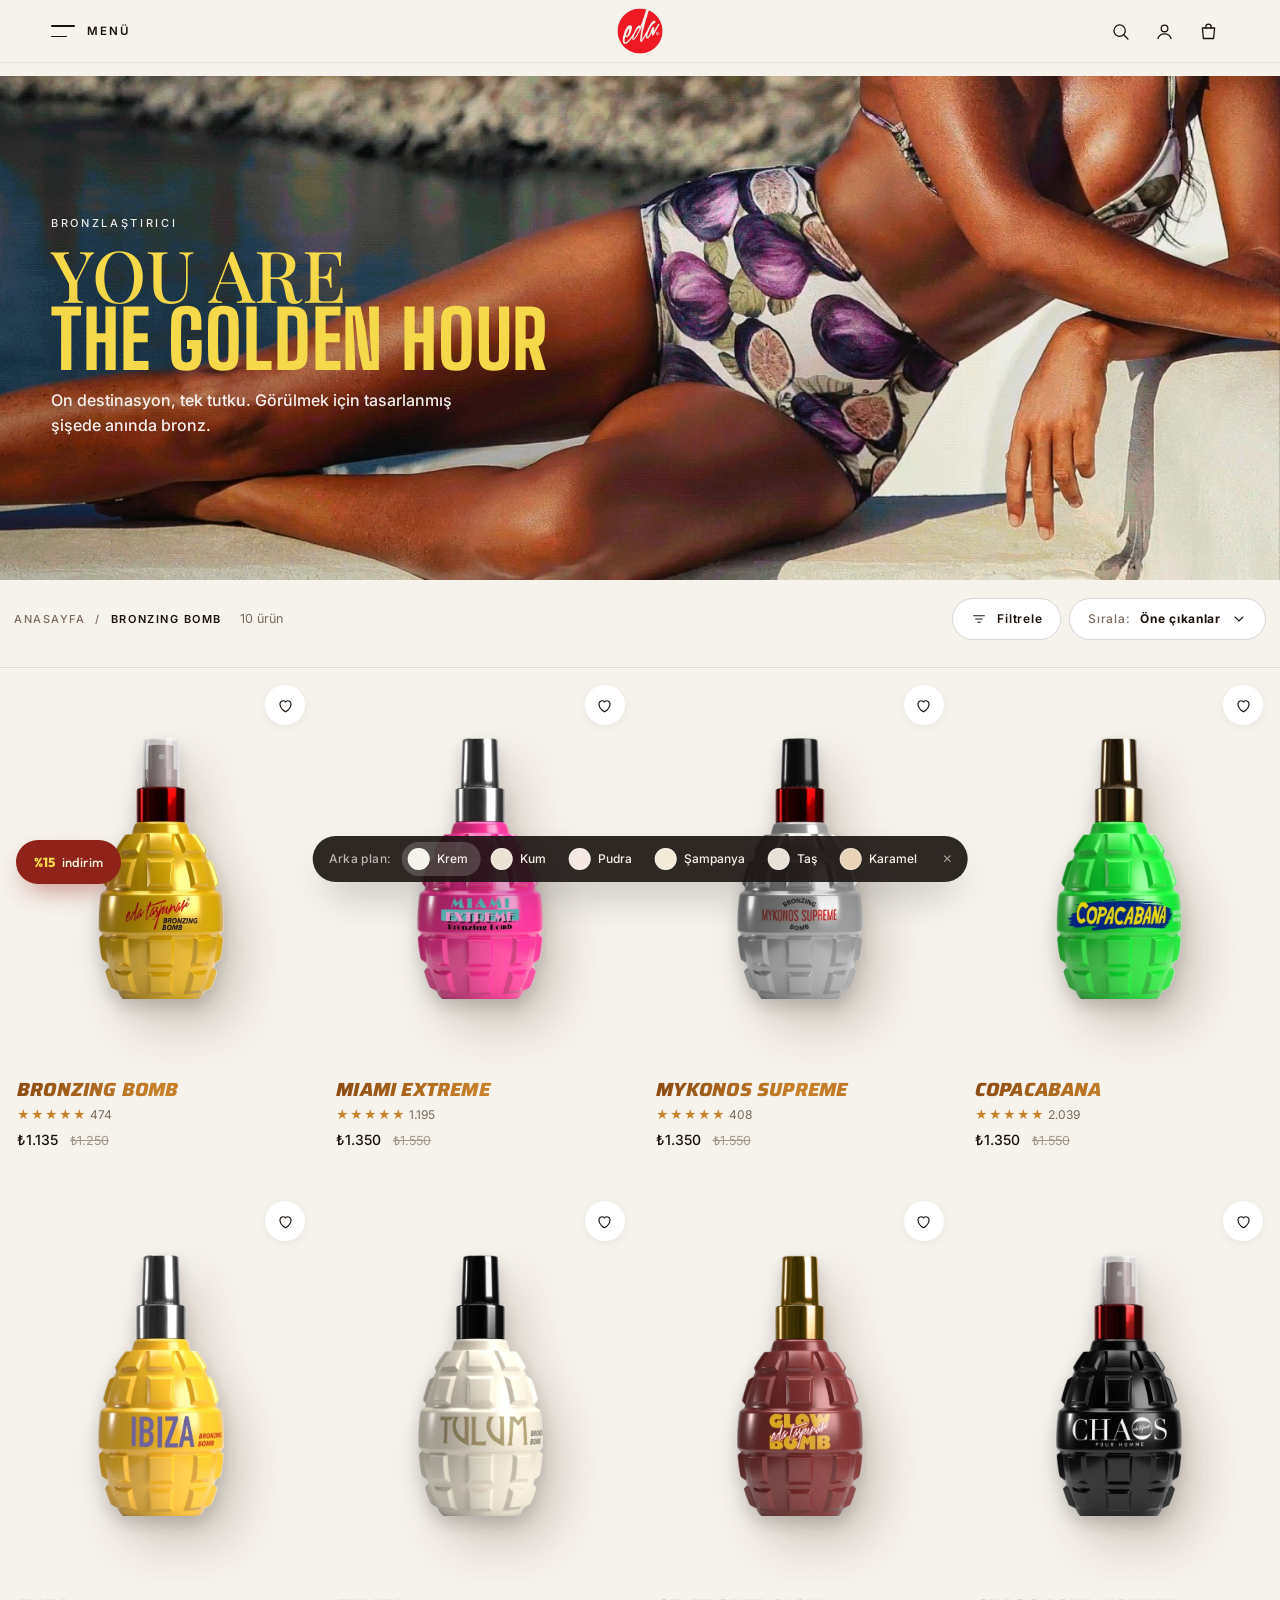
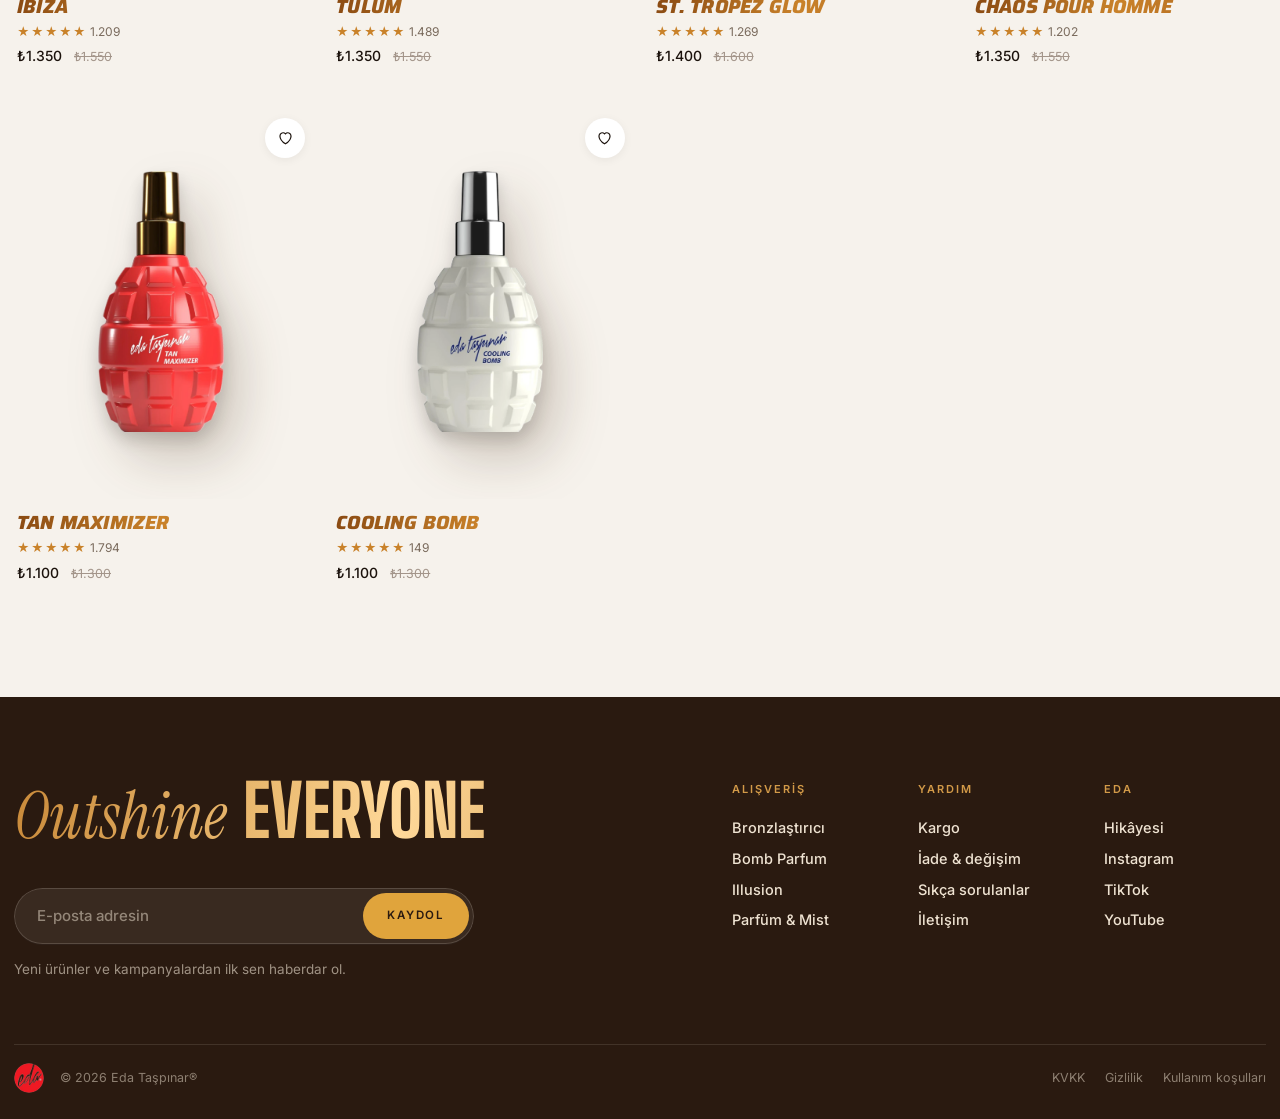
==== commit a22c77ea: "Revize Modu eklendi (Marmara B2C akışı) ve Vercel ayarı Sitede öğeye tıklayıp not bırakma; notlar ap" ====
--- a/site/koleksiyon.html
+++ b/site/koleksiyon.html
@@ -10,6 +10,7 @@
 <link href="https://fonts.googleapis.com/css2?family=Saira+Extra+Condensed:wght@600;700;800&family=Saira:ital,wdth,wght@0,62.5..100,600..800;1,62.5..100,600..800&family=Anton&family=Outfit:wght@400;500;600;700;800&family=Big+Shoulders+Display:wght@800&family=Instrument+Serif:ital@0;1&family=Bodoni+Moda:opsz,wght@6..96,400&family=Playfair+Display:ital,wght@0,500;0,600;1,500&family=Inter:wght@400;500;600&display=swap" rel="stylesheet">
 <link rel="stylesheet" href="styles.css?v=105">
 <script>(function(){var t=new URLSearchParams(location.search).get("bg");try{t=t||localStorage.getItem("eda-bg");if(new URLSearchParams(location.search).has("palet"))localStorage.removeItem("eda-pal-off")}catch(e){}if(t)document.documentElement.setAttribute("data-bg",t)})();</script>
+<link rel="stylesheet" href="revize.css?v=3">
 </head>
 <body class="page-inner">
 
@@ -112,5 +113,6 @@
 <script src="data.js?v=89"></script>
 <script src="main.js?v=105"></script>
 <script src="shop.js?v=89"></script>
+<script src="revize.js?v=2" defer></script>
 </body>
 </html>
--- a/site/revize.css
+++ b/site/revize.css
@@ -0,0 +1,90 @@
+/* Eda Taşpınar — Revize Modu. Siteden ayrışsın diye koyu zemin + bronz-altın vurgu. */
+.rv{--rv-ink:#1b120c;--rv-gold:#c9822a;--rv-gold2:#e0a43c;--rv-soft:#fbf5ea;--rv-line:rgba(27,18,12,.14);
+  position:fixed;left:0;right:0;bottom:0;z-index:9999;pointer-events:none;font:400 14px/1.45 "Outfit",system-ui,sans-serif;color:var(--rv-ink);letter-spacing:0}
+.rv *{box-sizing:border-box}
+:where(.rv) :where(button,input,textarea,em,b,small,span,p){font-family:inherit;letter-spacing:inherit}
+:where(.rv) :where(input,textarea){color:inherit}
+.rv > *{pointer-events:auto}
+
+/* mod açıkken imleç "seçiyorum" der; seçilen öğe altın çerçeveyle işaretlenir */
+body.rv-acik,body.rv-acik *{cursor:crosshair!important}
+body.rv-acik .rv,body.rv-acik .rv *{cursor:auto!important}
+body.rv-acik .rv button,body.rv-acik .rv label{cursor:pointer!important}
+.rv-vurgu{outline:2px solid #c9822a!important;outline-offset:2px!important;box-shadow:0 0 0 6px rgba(224,164,60,.18)!important}
+
+/* alt orta: düğme + not çubuğu */
+.rv-cubuk{position:fixed;left:50%;bottom:18px;transform:translateX(-50%);display:flex;align-items:center;gap:8px;padding:6px;border-radius:999px;transition:bottom .5s cubic-bezier(.22,.8,.2,1)}
+.rv-cubuk--acik{background:#fff;box-shadow:0 14px 40px rgba(27,18,12,.22)}
+body.by-bar-on .rv-cubuk{bottom:92px}
+.rv-fab{display:inline-flex;align-items:center;gap:10px;height:44px;padding:0 20px 0 16px;border:0;border-radius:999px;background:var(--rv-ink);color:#fff;
+  font-weight:500;font-size:12px;letter-spacing:.14em;text-transform:uppercase;white-space:nowrap;box-shadow:0 12px 30px rgba(27,18,12,.28);cursor:pointer;transition:background .3s}
+.rv-cubuk--acik .rv-fab{box-shadow:none}
+.rv-isik{width:10px;height:10px;border-radius:50%;background:linear-gradient(135deg,var(--rv-gold2),var(--rv-gold));box-shadow:0 0 0 3px rgba(224,164,60,.25)}
+.rv-cubuk--acik .rv-isik{animation:rvYan 1.2s infinite}
+@keyframes rvYan{50%{opacity:.3}}
+.rv-rozet{display:grid;place-items:center;min-width:22px;height:22px;padding:0 6px;border-radius:999px;background:var(--rv-gold2);color:var(--rv-ink);font-size:11px;letter-spacing:0;font-weight:600}
+.rv-kisa{display:none}
+.rv-cubuk-yazi{padding:0 6px 0 8px;font-size:13px;color:#6b5a4a;white-space:nowrap}
+
+.rv-btn{height:40px;padding:0 18px;border:0;border-radius:999px;background:var(--rv-ink);color:#fff;font-size:13px;font-weight:500;cursor:pointer;transition:opacity .2s,background .2s}
+.rv-btn:disabled{opacity:.35;cursor:default}
+.rv-btn--sade{background:#f1ebe2;color:var(--rv-ink)}
+.rv-btn--sade:hover{background:#e9e0d3}
+.rv-btn--altin{background:linear-gradient(100deg,#8a4a12,#c9822a 45%,#e0a43c 70%,#a8601a);color:#fff;text-shadow:0 1px 2px rgba(60,30,0,.25)}
+.rv-link{border:0;background:none;padding:0;color:#8a4a12;text-decoration:underline;text-underline-offset:3px;font-size:12px;cursor:pointer}
+
+/* paneller */
+.rv-panel{position:fixed;left:50%;bottom:78px;transform:translateX(-50%);width:min(400px,calc(100vw - 24px));max-height:min(72vh,600px);overflow-y:auto;
+  padding:20px;border-radius:16px;background:#fff;box-shadow:0 24px 64px rgba(27,18,12,.26);animation:rvGel .25s cubic-bezier(.22,.8,.2,1)}
+body.by-bar-on .rv-panel{bottom:152px}
+@keyframes rvGel{from{opacity:0;transform:translate(-50%,10px)}}
+.rv-baslik{display:flex;align-items:center;gap:8px;margin:0;font-size:11px;font-weight:600;letter-spacing:.16em;text-transform:uppercase;color:#8a4a12}
+.rv-aciklama{margin:6px 0 12px;font-size:13px;color:#7a6b5d}
+.rv-alinti{margin:10px 0 0;padding-left:10px;border-left:2px solid var(--rv-gold);font-size:13px;color:#5a4a3c}
+.rv-alan,.rv-metin{display:block;width:100%;margin-top:8px;padding:11px 13px;border:1px solid var(--rv-line);border-radius:10px;background:#fff;outline:0;font-size:14px;transition:border-color .2s}
+.rv-alan:focus,.rv-metin:focus{border-color:var(--rv-gold)}
+.rv-metin{resize:vertical;min-height:84px;margin-top:12px}
+.rv-eylemler{display:grid;grid-template-columns:1fr 1fr;gap:6px;margin-top:14px}
+.rv-sec{height:40px;border:1px solid var(--rv-line);border-radius:10px;background:#fff;font-size:13px;font-weight:500;cursor:pointer;transition:background .2s,border-color .2s,color .2s}
+.rv-sec:hover{border-color:#bfae9a}
+.rv-sec--aktif.rv-sec--kalsin{background:#1f7a46;border-color:#1f7a46;color:#fff}
+.rv-sec--aktif.rv-sec--kaldir{background:#b3261e;border-color:#b3261e;color:#fff}
+.rv-sec--aktif.rv-sec--degistir{background:#c9822a;border-color:#c9822a;color:#fff}
+.rv-sec--aktif.rv-sec--ekle{background:#1d5fa8;border-color:#1d5fa8;color:#fff}
+.rv-satir{display:flex;align-items:center;gap:8px;margin-top:12px;font-size:13px;cursor:pointer}
+.rv-satir input{width:16px;height:16px;accent-color:#b3261e}
+.rv-gorseller{display:flex;gap:8px;flex-wrap:wrap;margin-top:10px}
+.rv-gorsel{position:relative;width:68px;height:68px;border-radius:10px;overflow:hidden;border:1px solid var(--rv-line)}
+.rv-gorsel img{width:100%;height:100%;object-fit:cover;display:block}
+.rv-gorsel button{position:absolute;top:3px;right:3px;width:20px;height:20px;border:0;border-radius:50%;background:rgba(0,0,0,.7);color:#fff;font-size:13px;line-height:20px;padding:0;cursor:pointer}
+.rv-gorsel-ekle{display:flex;align-items:center;gap:10px;flex-wrap:wrap;margin-top:10px;padding:10px 12px;border:1px dashed #d9b67a;border-radius:10px;background:var(--rv-soft);color:#8a4a12;font-size:13px;font-weight:500;cursor:pointer}
+.rv-ipucu{font-weight:400;font-size:12px;color:#9a8b7d}
+.rv-dugmeler{display:flex;justify-content:flex-end;gap:8px;margin-top:16px}
+
+.rv-panel--liste{padding:16px 16px 10px}
+.rv-kayit{display:flex;align-items:flex-start;gap:10px;padding:10px 4px;border-bottom:1px solid var(--rv-line)}
+.rv-kayit:last-child{border-bottom:0}
+.rv-kayit span{flex:1;min-width:0;display:flex;flex-direction:column;gap:2px}
+.rv-kayit b{font-weight:600;font-size:13px}
+.rv-kayit small{font-size:12px;color:#7a6b5d}
+.rv-kayit em{font:400 13px/1.4 "Outfit",system-ui,sans-serif;font-style:normal;color:#3a2a1e}
+.rv-kayit > button{width:26px;height:26px;border:0;border-radius:50%;background:#f1ebe2;font-size:15px;line-height:26px;padding:0;cursor:pointer;flex:none}
+.rv-nokta{flex:none;width:10px;height:10px;margin-top:5px;border-radius:50%}
+.rv-nokta--kalsin{background:#1f7a46}.rv-nokta--kaldir{background:#b3261e}.rv-nokta--degistir{background:#c9822a}.rv-nokta--ekle{background:#1d5fa8}
+
+.rv-durum{position:fixed;left:50%;top:84px;transform:translateX(-50%);display:flex;align-items:center;flex-wrap:wrap;gap:10px;max-width:min(560px,calc(100vw - 24px));
+  padding:12px 40px 12px 16px;border-radius:12px;background:var(--rv-ink);color:#fff;font-size:13px;box-shadow:0 14px 40px rgba(27,18,12,.3);animation:rvGel2 .25s ease}
+.rv-durum--hata{background:#7a1a14}
+.rv-durum .rv-link{color:#f3d9a6}
+.rv-durum-x{position:absolute;right:8px;top:50%;margin-top:-13px;width:26px;height:26px;border:0;background:none;color:#fff;font-size:18px;line-height:26px;cursor:pointer}
+@keyframes rvGel2{from{opacity:0;transform:translate(-50%,-8px)}}
+
+@media (max-width:768px){
+  .rv-cubuk{bottom:70px;max-width:calc(100vw - 16px)}
+  body.by-bar-on .rv-cubuk{bottom:134px}
+  .rv-fab{height:40px;padding:0 14px;font-size:11px}
+  .rv-uzun{display:none}.rv-kisa{display:inline}
+  .rv-cubuk-yazi{display:none}
+  .rv-panel{bottom:120px;max-height:calc(100vh - 200px)}
+  body.by-bar-on .rv-panel{bottom:184px;max-height:calc(100vh - 260px)}
+}
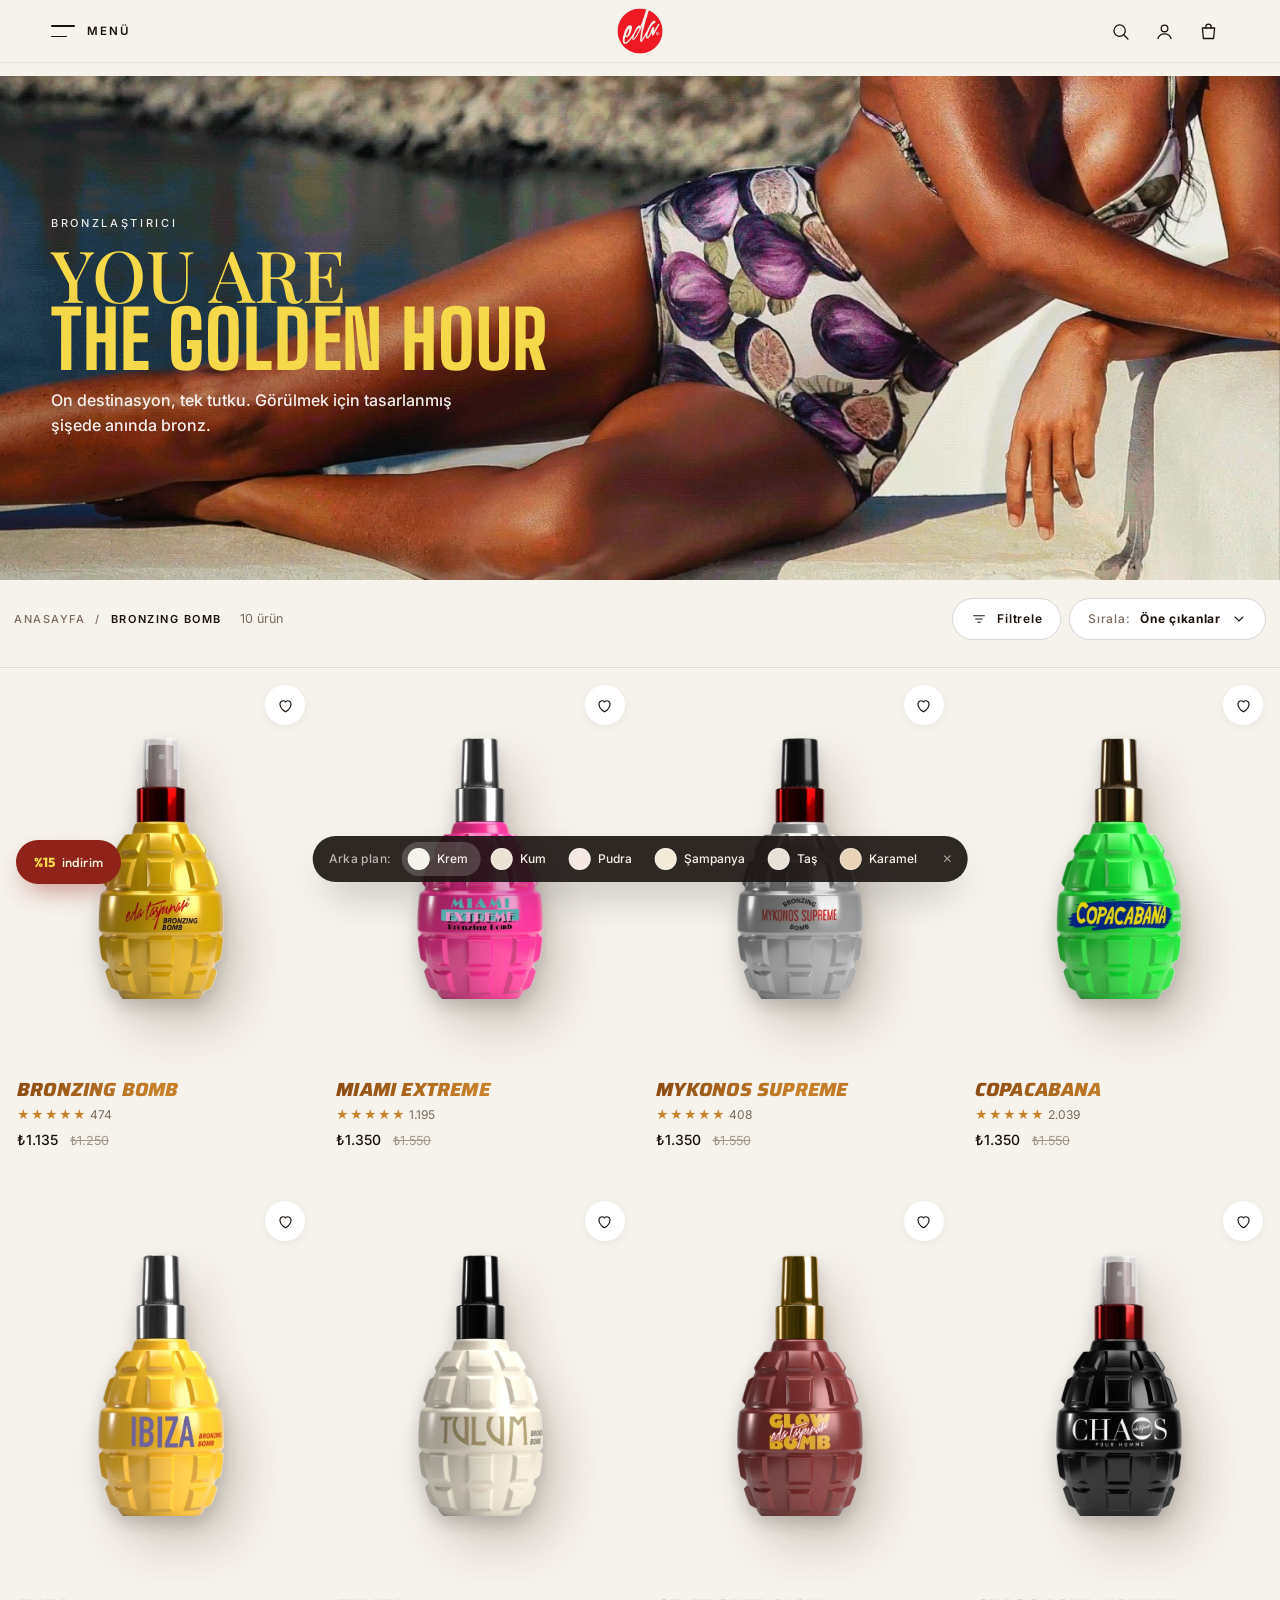
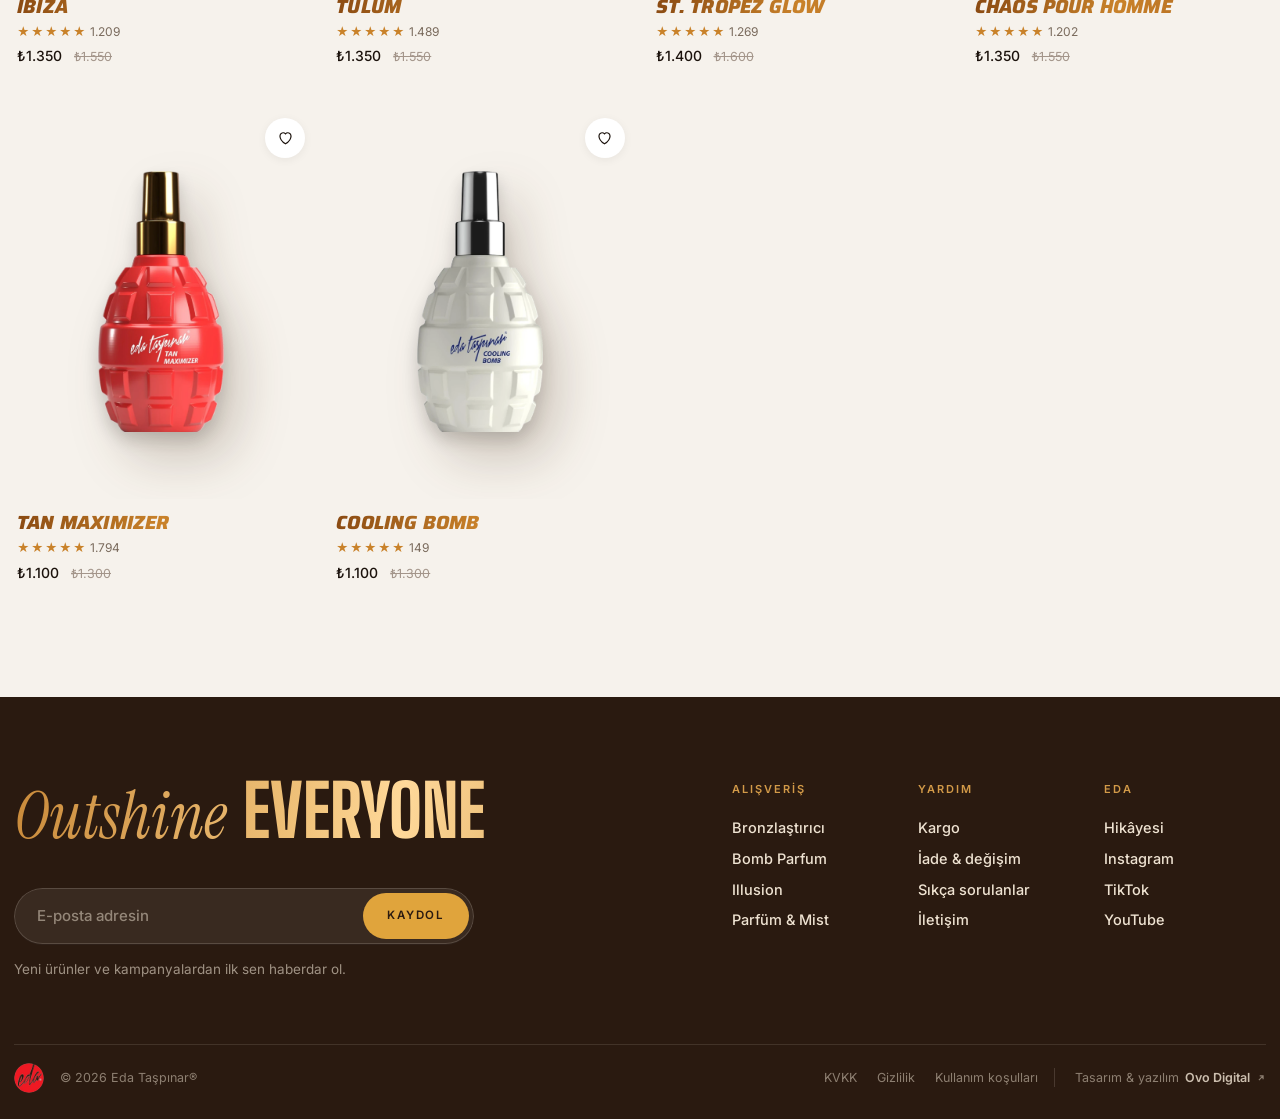
==== commit ee5084ce: "Alt bilgiye Ovo Digital imzası eklendi (ovodigi.com) Co-Authored-By: Claude Opus 5.5 (1M context) <n" ====
--- a/site/koleksiyon.html
+++ b/site/koleksiyon.html
@@ -8,9 +8,9 @@
 <link rel="preconnect" href="https://fonts.googleapis.com">
 <link rel="preconnect" href="https://fonts.gstatic.com" crossorigin>
 <link href="https://fonts.googleapis.com/css2?family=Saira+Extra+Condensed:wght@600;700;800&family=Saira:ital,wdth,wght@0,62.5..100,600..800;1,62.5..100,600..800&family=Anton&family=Outfit:wght@400;500;600;700;800&family=Big+Shoulders+Display:wght@800&family=Instrument+Serif:ital@0;1&family=Bodoni+Moda:opsz,wght@6..96,400&family=Playfair+Display:ital,wght@0,500;0,600;1,500&family=Inter:wght@400;500;600&display=swap" rel="stylesheet">
-<link rel="stylesheet" href="styles.css?v=105">
+<link rel="stylesheet" href="styles.css?v=107">
 <script>(function(){var t=new URLSearchParams(location.search).get("bg");try{t=t||localStorage.getItem("eda-bg");if(new URLSearchParams(location.search).has("palet"))localStorage.removeItem("eda-pal-off")}catch(e){}if(t)document.documentElement.setAttribute("data-bg",t)})();</script>
-<link rel="stylesheet" href="revize.css?v=3">
+<link rel="stylesheet" href="revize.css?v=4">
 </head>
 <body class="page-inner">
 
@@ -92,6 +92,7 @@
     <img src="assets/img/logo-eda.png" alt="Eda Taşpınar">
     <span>© 2026 Eda Taşpınar®</span>
     <span class="ft__legal"><a href="#">KVKK</a><a href="#">Gizlilik</a><a href="#">Kullanım koşulları</a></span>
+    <a class="ft__ovo" href="https://ovodigi.com" target="_blank" rel="noopener">Tasarım &amp; yazılım <b>Ovo Digital</b><svg viewBox="0 0 12 12" aria-hidden="true"><path d="M3.5 8.5l5-5M4.5 3.5h4v4"/></svg></a>
   </div>
 </footer>
 
@@ -113,6 +114,6 @@
 <script src="data.js?v=89"></script>
 <script src="main.js?v=105"></script>
 <script src="shop.js?v=89"></script>
-<script src="revize.js?v=2" defer></script>
+<script src="revize.js?v=4" defer></script>
 </body>
 </html>
--- a/site/styles.css
+++ b/site/styles.css
@@ -1731,3 +1731,11 @@
 .pop-tease:hover{transform:translateY(-2px)}
 .pop__w--tr{right:40%}
 @media (max-width:760px){.pop__w--tr{right:20px}}
+
+/* alt satır: ajans imzası */
+.ft__ovo{display:inline-flex;align-items:center;gap:6px;padding-left:20px;border-left:1px solid rgba(239,227,210,.16);color:rgba(239,227,210,.5);transition:color .3s}
+.ft__ovo b{font-weight:600;color:rgba(239,227,210,.82);transition:color .3s}
+.ft__ovo svg{width:10px;height:10px;fill:none;stroke:currentColor;stroke-width:1.4;transition:transform .3s}
+.ft__ovo:hover,.ft__ovo:hover b{color:#e0a43c}
+.ft__ovo:hover svg{transform:translate(2px,-2px)}
+@media (max-width:760px){.ft__bottom{justify-content:flex-start}.ft__ovo{width:100%;padding:14px 0 0;border-left:0;border-top:1px solid rgba(239,227,210,.1)}}
--- a/site/revize.css
+++ b/site/revize.css
@@ -1,21 +1,22 @@
 /* Eda Taşpınar — Revize Modu. Siteden ayrışsın diye koyu zemin + bronz-altın vurgu. */
-.rv{--rv-ink:#1b120c;--rv-gold:#c9822a;--rv-gold2:#e0a43c;--rv-soft:#fbf5ea;--rv-line:rgba(27,18,12,.14);
+.rvz{--rv-ink:#1b120c;--rv-gold:#c9822a;--rv-gold2:#e0a43c;--rv-soft:#fbf5ea;--rv-line:rgba(27,18,12,.14);
   position:fixed;left:0;right:0;bottom:0;z-index:9999;pointer-events:none;font:400 14px/1.45 "Outfit",system-ui,sans-serif;color:var(--rv-ink);letter-spacing:0}
-.rv *{box-sizing:border-box}
-:where(.rv) :where(button,input,textarea,em,b,small,span,p){font-family:inherit;letter-spacing:inherit}
-:where(.rv) :where(input,textarea){color:inherit}
-.rv > *{pointer-events:auto}
+.rvz *{box-sizing:border-box}
+:where(.rvz) :where(button,input,textarea,em,b,small,span,p){font-family:inherit;letter-spacing:inherit}
+:where(.rvz) :where(input,textarea){color:inherit}
+.rvz > *{pointer-events:auto}
 
 /* mod açıkken imleç "seçiyorum" der; seçilen öğe altın çerçeveyle işaretlenir */
 body.rv-acik,body.rv-acik *{cursor:crosshair!important}
-body.rv-acik .rv,body.rv-acik .rv *{cursor:auto!important}
-body.rv-acik .rv button,body.rv-acik .rv label{cursor:pointer!important}
+body.rv-acik .rvz,body.rv-acik .rvz *{cursor:auto!important}
+body.rv-acik .rvz button,body.rv-acik .rvz label{cursor:pointer!important}
 .rv-vurgu{outline:2px solid #c9822a!important;outline-offset:2px!important;box-shadow:0 0 0 6px rgba(224,164,60,.18)!important}
 
 /* alt orta: düğme + not çubuğu */
-.rv-cubuk{position:fixed;left:50%;bottom:18px;transform:translateX(-50%);display:flex;align-items:center;gap:8px;padding:6px;border-radius:999px;transition:bottom .5s cubic-bezier(.22,.8,.2,1)}
+.rv-cubuk{position:fixed;right:18px;bottom:18px;display:flex;align-items:center;gap:8px;padding:6px;border-radius:999px;transition:bottom .5s cubic-bezier(.22,.8,.2,1)}
 .rv-cubuk--acik{background:#fff;box-shadow:0 14px 40px rgba(27,18,12,.22)}
-body.by-bar-on .rv-cubuk{bottom:92px}
+body.pdp-by .rv-cubuk{bottom:72px}
+body.by-bar-on .rv-cubuk{bottom:148px}
 .rv-fab{display:inline-flex;align-items:center;gap:10px;height:44px;padding:0 20px 0 16px;border:0;border-radius:999px;background:var(--rv-ink);color:#fff;
   font-weight:500;font-size:12px;letter-spacing:.14em;text-transform:uppercase;white-space:nowrap;box-shadow:0 12px 30px rgba(27,18,12,.28);cursor:pointer;transition:background .3s}
 .rv-cubuk--acik .rv-fab{box-shadow:none}
@@ -34,10 +35,11 @@
 .rv-link{border:0;background:none;padding:0;color:#8a4a12;text-decoration:underline;text-underline-offset:3px;font-size:12px;cursor:pointer}
 
 /* paneller */
-.rv-panel{position:fixed;left:50%;bottom:78px;transform:translateX(-50%);width:min(400px,calc(100vw - 24px));max-height:min(72vh,600px);overflow-y:auto;
+.rv-panel{position:fixed;right:18px;bottom:78px;width:min(400px,calc(100vw - 24px));max-height:min(72vh,600px);overflow-y:auto;
   padding:20px;border-radius:16px;background:#fff;box-shadow:0 24px 64px rgba(27,18,12,.26);animation:rvGel .25s cubic-bezier(.22,.8,.2,1)}
-body.by-bar-on .rv-panel{bottom:152px}
-@keyframes rvGel{from{opacity:0;transform:translate(-50%,10px)}}
+body.pdp-by .rv-panel{bottom:132px}
+body.by-bar-on .rv-panel{bottom:208px}
+@keyframes rvGel{from{opacity:0;transform:translateY(10px)}}
 .rv-baslik{display:flex;align-items:center;gap:8px;margin:0;font-size:11px;font-weight:600;letter-spacing:.16em;text-transform:uppercase;color:#8a4a12}
 .rv-aciklama{margin:6px 0 12px;font-size:13px;color:#7a6b5d}
 .rv-alinti{margin:10px 0 0;padding-left:10px;border-left:2px solid var(--rv-gold);font-size:13px;color:#5a4a3c}
@@ -80,11 +82,13 @@
 @keyframes rvGel2{from{opacity:0;transform:translate(-50%,-8px)}}
 
 @media (max-width:768px){
-  .rv-cubuk{bottom:70px;max-width:calc(100vw - 16px)}
+  .rv-cubuk{right:12px;bottom:70px;max-width:calc(100vw - 24px)}
+  body.pdp-by .rv-cubuk{bottom:70px}
   body.by-bar-on .rv-cubuk{bottom:134px}
   .rv-fab{height:40px;padding:0 14px;font-size:11px}
   .rv-uzun{display:none}.rv-kisa{display:inline}
   .rv-cubuk-yazi{display:none}
-  .rv-panel{bottom:120px;max-height:calc(100vh - 200px)}
+  .rv-panel{right:12px;bottom:120px;max-height:calc(100vh - 200px)}
+  body.pdp-by .rv-panel{bottom:120px}
   body.by-bar-on .rv-panel{bottom:184px;max-height:calc(100vh - 260px)}
 }
